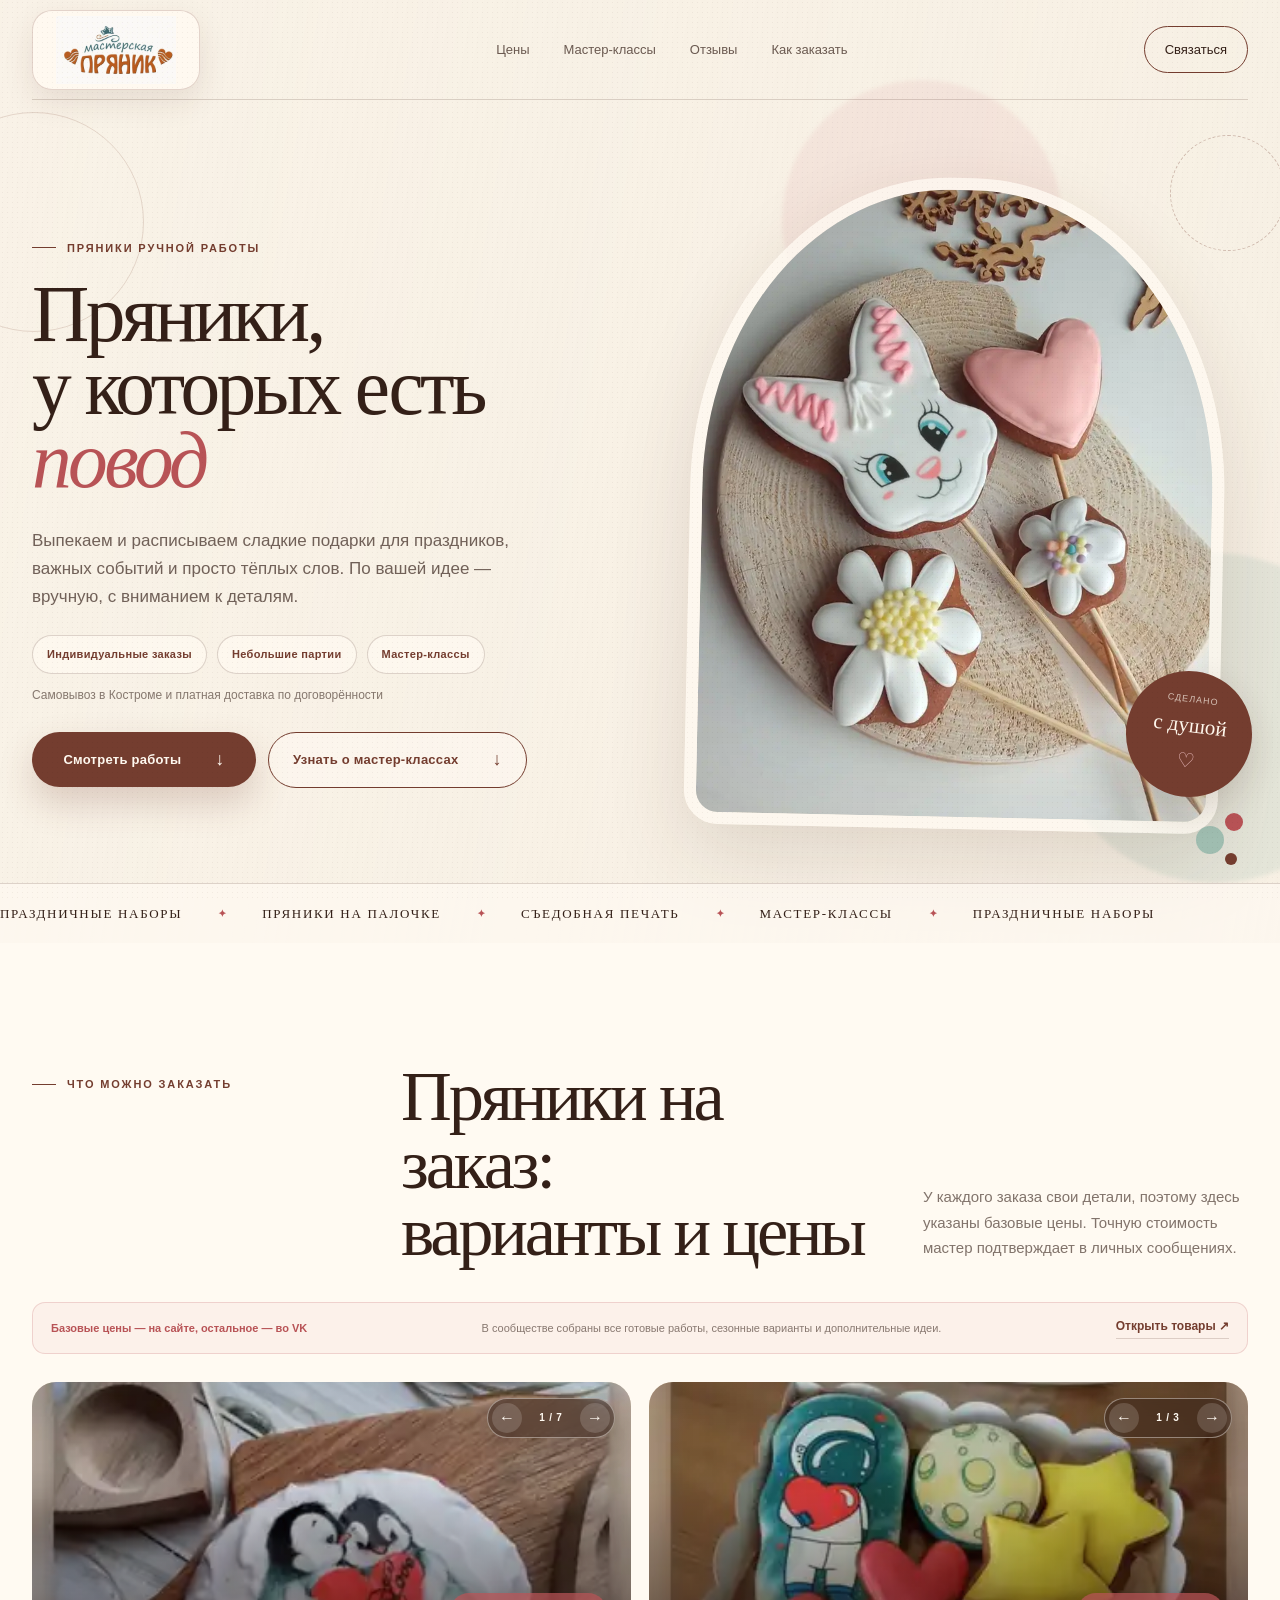
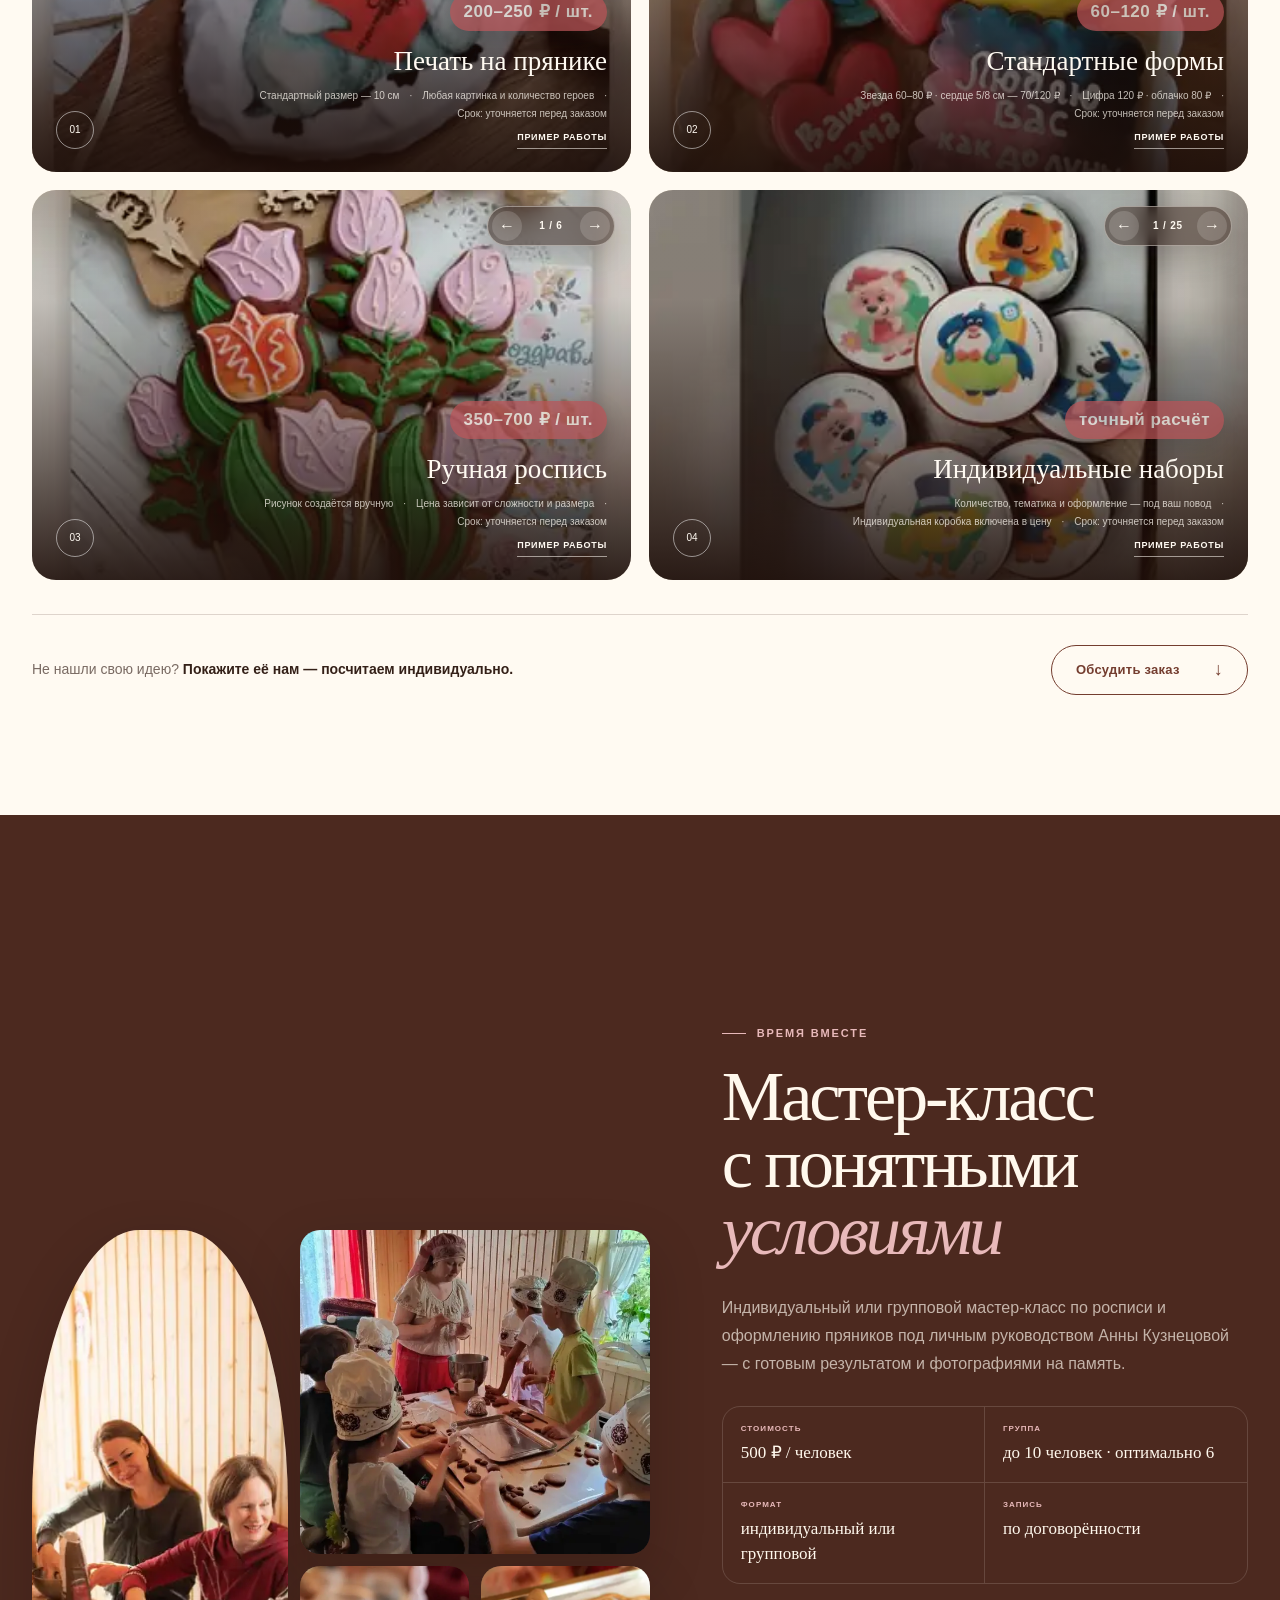
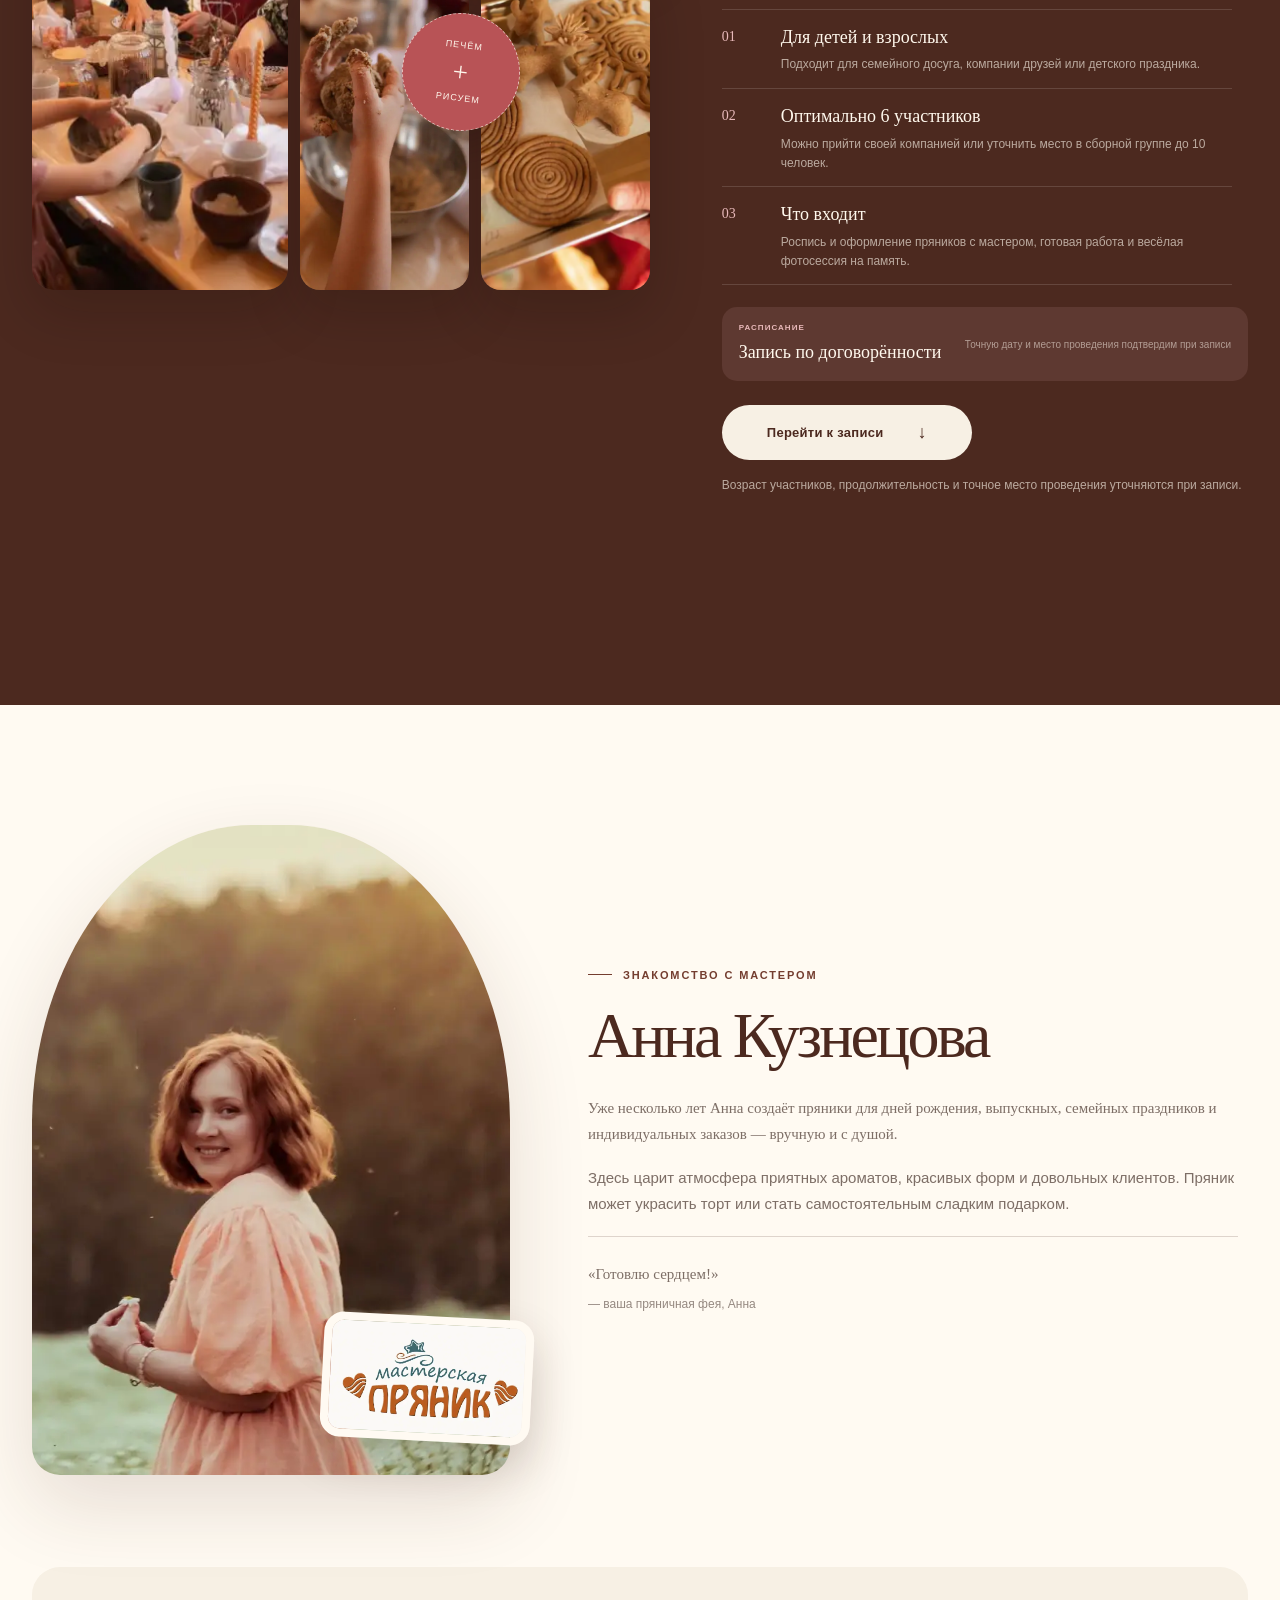
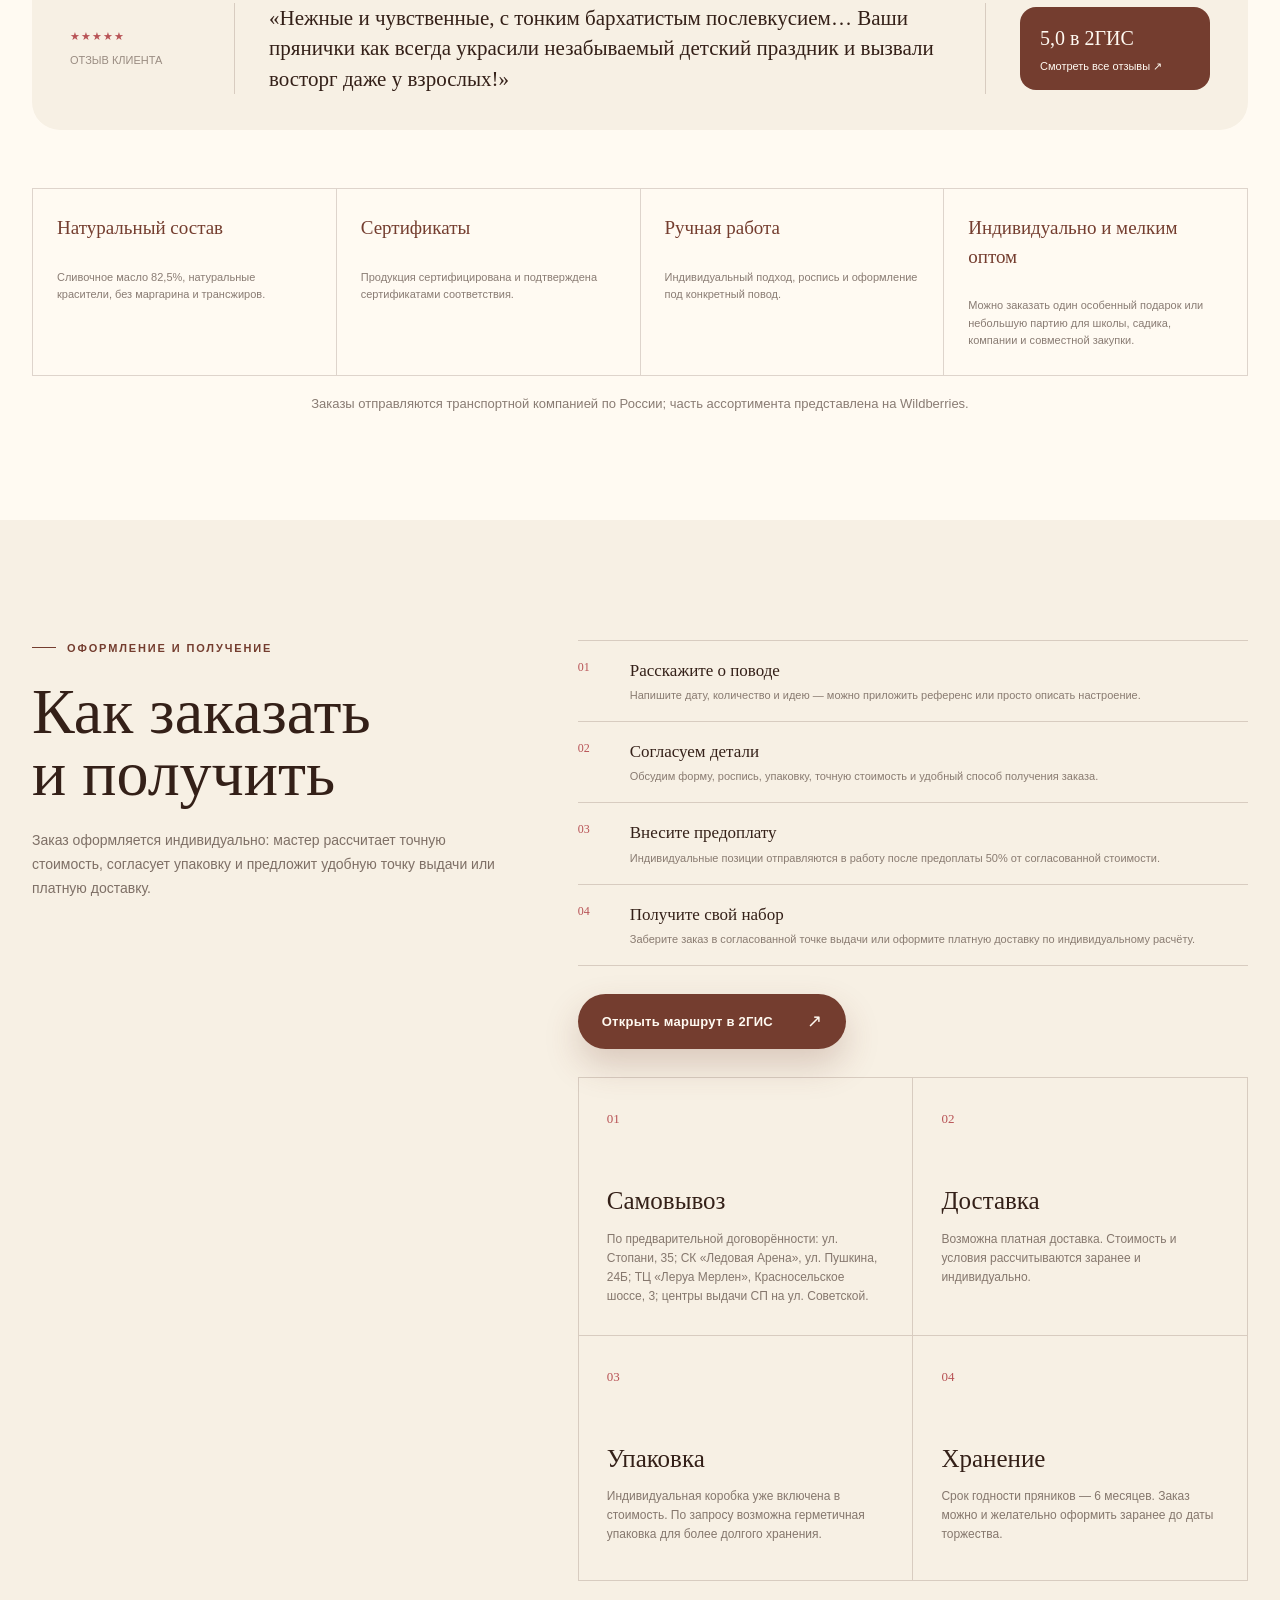
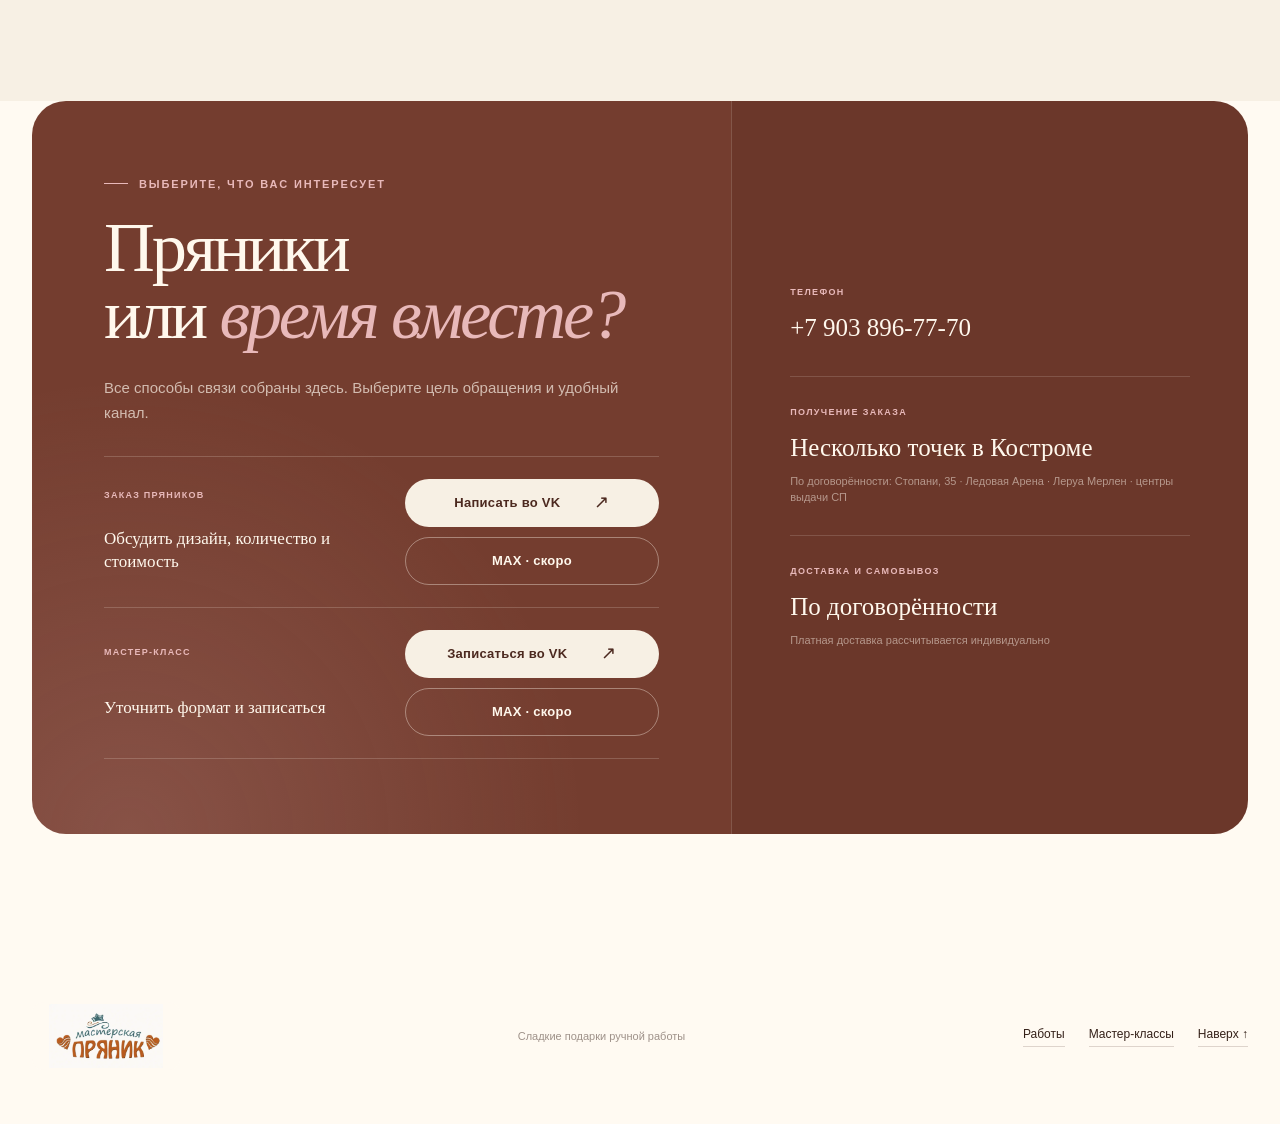
==== pryanik44-carousel/index.html @ 504c993e "Publish Pryanik carousel client preview" ====
<!DOCTYPE html><html lang="ru"><head><meta charSet="utf-8"/><meta name="viewport" content="width=device-width, initial-scale=1"/><title>Мастерская ПРЯНИК — пряники и мастер-классы в Костроме</title><meta name="description" content="Пряники ручной работы на заказ, подарочные наборы и мастер-классы в Костроме. Цены по категориям, запись и условия получения."/><meta name="robots" content="noindex, nofollow"/><meta property="og:title" content="Мастерская ПРЯНИК — пряники и мастер-классы в Костроме"/><meta property="og:description" content="Пряники ручной работы на заказ, подарочные наборы и мастер-классы в Костроме. Цены по категориям, запись и условия получения."/><meta property="og:type" content="website"/><meta property="og:locale" content="ru_RU"/><meta name="twitter:card" content="summary_large_image"/><meta name="twitter:title" content="Мастерская ПРЯНИК — пряники и мастер-классы в Костроме"/><meta name="twitter:description" content="Пряники ручной работы на заказ, подарочные наборы и мастер-классы в Костроме. Цены по категориям, запись и условия получения."/><style>/*! tailwindcss v4.2.1 | MIT License | https://tailwindcss.com */
@layer properties{@supports (((-webkit-hyphens:none)) and (not (margin-trim:inline))) or ((-moz-orient:inline) and (not (color:rgb(from red r g b)))){*,:before,:after,::backdrop{--tw-rotate-x:initial;--tw-rotate-y:initial;--tw-rotate-z:initial;--tw-skew-x:initial;--tw-skew-y:initial;--tw-border-style:solid;--tw-ordinal:initial;--tw-slashed-zero:initial;--tw-numeric-figure:initial;--tw-numeric-spacing:initial;--tw-numeric-fraction:initial;--tw-shadow:0 0 #0000;--tw-shadow-color:initial;--tw-shadow-alpha:100%;--tw-inset-shadow:0 0 #0000;--tw-inset-shadow-color:initial;--tw-inset-shadow-alpha:100%;--tw-ring-color:initial;--tw-ring-shadow:0 0 #0000;--tw-inset-ring-color:initial;--tw-inset-ring-shadow:0 0 #0000;--tw-ring-inset:initial;--tw-ring-offset-width:0px;--tw-ring-offset-color:#fff;--tw-ring-offset-shadow:0 0 #0000;--tw-outline-style:solid;--tw-blur:initial;--tw-brightness:initial;--tw-contrast:initial;--tw-grayscale:initial;--tw-hue-rotate:initial;--tw-invert:initial;--tw-opacity:initial;--tw-saturate:initial;--tw-sepia:initial;--tw-drop-shadow:initial;--tw-drop-shadow-color:initial;--tw-drop-shadow-alpha:100%;--tw-drop-shadow-size:initial;--tw-backdrop-blur:initial;--tw-backdrop-brightness:initial;--tw-backdrop-contrast:initial;--tw-backdrop-grayscale:initial;--tw-backdrop-hue-rotate:initial;--tw-backdrop-invert:initial;--tw-backdrop-opacity:initial;--tw-backdrop-saturate:initial;--tw-backdrop-sepia:initial;--tw-ease:initial}}}@layer theme{:root,:host{--font-sans:ui-sans-serif, system-ui, sans-serif, "Apple Color Emoji", "Segoe UI Emoji", "Segoe UI Symbol", "Noto Color Emoji";--font-mono:ui-monospace, SFMono-Regular, Menlo, Monaco, Consolas, "Liberation Mono", "Courier New", monospace;--spacing:.25rem;--ease-in:cubic-bezier(.4, 0, 1, 1);--ease-out:cubic-bezier(0, 0, .2, 1);--ease-in-out:cubic-bezier(.4, 0, .2, 1);--default-transition-duration:.15s;--default-transition-timing-function:cubic-bezier(.4, 0, .2, 1);--default-font-family:var(--font-sans);--default-mono-font-family:var(--font-mono)}}@layer base{*,:after,:before,::backdrop{box-sizing:border-box;border:0 solid;margin:0;padding:0}::file-selector-button{box-sizing:border-box;border:0 solid;margin:0;padding:0}html,:host{-webkit-text-size-adjust:100%;tab-size:4;line-height:1.5;font-family:var(--default-font-family,ui-sans-serif, system-ui, sans-serif, "Apple Color Emoji", "Segoe UI Emoji", "Segoe UI Symbol", "Noto Color Emoji");font-feature-settings:var(--default-font-feature-settings,normal);font-variation-settings:var(--default-font-variation-settings,normal);-webkit-tap-highlight-color:transparent}hr{height:0;color:inherit;border-top-width:1px}abbr:where([title]){-webkit-text-decoration:underline dotted;text-decoration:underline dotted}h1,h2,h3,h4,h5,h6{font-size:inherit;font-weight:inherit}a{color:inherit;-webkit-text-decoration:inherit;-webkit-text-decoration:inherit;-webkit-text-decoration:inherit;-webkit-text-decoration:inherit;text-decoration:inherit}b,strong{font-weight:bolder}code,kbd,samp,pre{font-family:var(--default-mono-font-family,ui-monospace, SFMono-Regular, Menlo, Monaco, Consolas, "Liberation Mono", "Courier New", monospace);font-feature-settings:var(--default-mono-font-feature-settings,normal);font-variation-settings:var(--default-mono-font-variation-settings,normal);font-size:1em}small{font-size:80%}sub,sup{vertical-align:baseline;font-size:75%;line-height:0;position:relative}sub{bottom:-.25em}sup{top:-.5em}table{text-indent:0;border-color:inherit;border-collapse:collapse}:-moz-focusring{outline:auto}progress{vertical-align:baseline}summary{display:list-item}ol,ul,menu{list-style:none}img,svg,video,canvas,audio,iframe,embed,object{vertical-align:middle;display:block}img,video{max-width:100%;height:auto}button,input,select,optgroup,textarea{font:inherit;font-feature-settings:inherit;font-variation-settings:inherit;letter-spacing:inherit;color:inherit;opacity:1;background-color:#0000;border-radius:0}::file-selector-button{font:inherit;font-feature-settings:inherit;font-variation-settings:inherit;letter-spacing:inherit;color:inherit;opacity:1;background-color:#0000;border-radius:0}:where(select:is([multiple],[size])) optgroup{font-weight:bolder}:where(select:is([multiple],[size])) optgroup option{padding-inline-start:20px}::file-selector-button{margin-inline-end:4px}::placeholder{opacity:1}@supports (not ((-webkit-appearance:-apple-pay-button))) or (contain-intrinsic-size:1px){::placeholder{color:currentColor}@supports (color:color-mix(in lab, red, red)){::placeholder{color:color-mix(in oklab, currentcolor 50%, transparent)}}}textarea{resize:vertical}::-webkit-search-decoration{-webkit-appearance:none}::-webkit-date-and-time-value{min-height:1lh;text-align:inherit}::-webkit-datetime-edit{display:inline-flex}::-webkit-datetime-edit-fields-wrapper{padding:0}::-webkit-datetime-edit{padding-block:0}::-webkit-datetime-edit-year-field{padding-block:0}::-webkit-datetime-edit-month-field{padding-block:0}::-webkit-datetime-edit-day-field{padding-block:0}::-webkit-datetime-edit-hour-field{padding-block:0}::-webkit-datetime-edit-minute-field{padding-block:0}::-webkit-datetime-edit-second-field{padding-block:0}::-webkit-datetime-edit-millisecond-field{padding-block:0}::-webkit-datetime-edit-meridiem-field{padding-block:0}::-webkit-calendar-picker-indicator{line-height:1}:-moz-ui-invalid{box-shadow:none}button,input:where([type=button],[type=reset],[type=submit]){appearance:button}::file-selector-button{appearance:button}::-webkit-inner-spin-button{height:auto}::-webkit-outer-spin-button{height:auto}[hidden]:where(:not([hidden=until-found])){display:none!important}}@layer components;@layer utilities{.\@container{container-type:inline-size}.collapse{visibility:collapse}.invisible{visibility:hidden}.visible{visibility:visible}.absolute{position:absolute}.fixed{position:fixed}.relative{position:relative}.static{position:static}.sticky{position:sticky}.start{inset-inline-start:var(--spacing)}.start\!{inset-inline-start:var(--spacing)!important}.end{inset-inline-end:var(--spacing)}.end\!{inset-inline-end:var(--spacing)!important}.isolate{isolation:isolate}.\!container{width:100%!important}@media (width>=40rem){.\!container{max-width:40rem!important}}@media (width>=48rem){.\!container{max-width:48rem!important}}@media (width>=64rem){.\!container{max-width:64rem!important}}@media (width>=80rem){.\!container{max-width:80rem!important}}@media (width>=96rem){.\!container{max-width:96rem!important}}.container{width:100%}@media (width>=40rem){.container{max-width:40rem}}@media (width>=48rem){.container{max-width:48rem}}@media (width>=64rem){.container{max-width:64rem}}@media (width>=80rem){.container{max-width:80rem}}@media (width>=96rem){.container{max-width:96rem}}.m-6{margin:calc(var(--spacing) * 6)}.m-7{margin:calc(var(--spacing) * 7)}.block{display:block}.contents{display:contents}.flex{display:flex}.flow-root{display:flow-root}.grid{display:grid}.hidden{display:none}.inline{display:inline}.inline\!{display:inline!important}.inline-block{display:inline-block}.table{display:table}.table-caption{display:table-caption}.table-cell{display:table-cell}.table-column{display:table-column}.table-column-group{display:table-column-group}.table-footer-group{display:table-footer-group}.table-header-group{display:table-header-group}.table-row{display:table-row}.table-row-group{display:table-row-group}.h-6{height:calc(var(--spacing) * 6)}.h-8{height:calc(var(--spacing) * 8)}.h-min{height:min-content}.w-3{width:calc(var(--spacing) * 3)}.flex-shrink,.shrink{flex-shrink:1}.flex-grow,.grow{flex-grow:1}.border-collapse{border-collapse:collapse}.transform{transform:var(--tw-rotate-x,) var(--tw-rotate-y,) var(--tw-rotate-z,) var(--tw-skew-x,) var(--tw-skew-y,)}.resize{resize:both}.flex-wrap{flex-wrap:wrap}.self-end{align-self:flex-end}.self-start{align-self:flex-start}.truncate{text-overflow:ellipsis;white-space:nowrap;overflow:hidden}.rounded{border-radius:.25rem}.border{border-style:var(--tw-border-style);border-width:1px}.mask-repeat{-webkit-mask-repeat:repeat;mask-repeat:repeat}.p-0{padding:calc(var(--spacing) * 0)}.text-justify{text-align:justify}.font-sans{font-family:var(--font-sans)}.break-all{word-break:break-all}.capitalize{text-transform:capitalize}.lowercase{text-transform:lowercase}.uppercase{text-transform:uppercase}.italic{font-style:italic}.ordinal{--tw-ordinal:ordinal;font-variant-numeric:var(--tw-ordinal,) var(--tw-slashed-zero,) var(--tw-numeric-figure,) var(--tw-numeric-spacing,) var(--tw-numeric-fraction,)}.line-through{text-decoration-line:line-through}.overline{text-decoration-line:overline}.underline{text-decoration-line:underline}.antialiased{-webkit-font-smoothing:antialiased;-moz-osx-font-smoothing:grayscale}.shadow{--tw-shadow:0 1px 3px 0 var(--tw-shadow-color,#0000001a), 0 1px 2px -1px var(--tw-shadow-color,#0000001a);box-shadow:var(--tw-inset-shadow), var(--tw-inset-ring-shadow), var(--tw-ring-offset-shadow), var(--tw-ring-shadow), var(--tw-shadow)}.ring{--tw-ring-shadow:var(--tw-ring-inset,) 0 0 0 calc(1px + var(--tw-ring-offset-width)) var(--tw-ring-color,currentcolor);box-shadow:var(--tw-inset-shadow), var(--tw-inset-ring-shadow), var(--tw-ring-offset-shadow), var(--tw-ring-shadow), var(--tw-shadow)}.outline{outline-style:var(--tw-outline-style);outline-width:1px}.blur{--tw-blur:blur(8px);filter:var(--tw-blur,) var(--tw-brightness,) var(--tw-contrast,) var(--tw-grayscale,) var(--tw-hue-rotate,) var(--tw-invert,) var(--tw-saturate,) var(--tw-sepia,) var(--tw-drop-shadow,)}.drop-shadow{--tw-drop-shadow-size:drop-shadow(0 1px 2px var(--tw-drop-shadow-color,#0000001a)) drop-shadow(0 1px 1px var(--tw-drop-shadow-color,#0000000f));--tw-drop-shadow:drop-shadow(0 1px 2px #0000001a) drop-shadow(0 1px 1px #0000000f);filter:var(--tw-blur,) var(--tw-brightness,) var(--tw-contrast,) var(--tw-grayscale,) var(--tw-hue-rotate,) var(--tw-invert,) var(--tw-saturate,) var(--tw-sepia,) var(--tw-drop-shadow,)}.grayscale{--tw-grayscale:grayscale(100%);filter:var(--tw-blur,) var(--tw-brightness,) var(--tw-contrast,) var(--tw-grayscale,) var(--tw-hue-rotate,) var(--tw-invert,) var(--tw-saturate,) var(--tw-sepia,) var(--tw-drop-shadow,)}.invert{--tw-invert:invert(100%);filter:var(--tw-blur,) var(--tw-brightness,) var(--tw-contrast,) var(--tw-grayscale,) var(--tw-hue-rotate,) var(--tw-invert,) var(--tw-saturate,) var(--tw-sepia,) var(--tw-drop-shadow,)}.sepia{--tw-sepia:sepia(100%);filter:var(--tw-blur,) var(--tw-brightness,) var(--tw-contrast,) var(--tw-grayscale,) var(--tw-hue-rotate,) var(--tw-invert,) var(--tw-saturate,) var(--tw-sepia,) var(--tw-drop-shadow,)}.filter{filter:var(--tw-blur,) var(--tw-brightness,) var(--tw-contrast,) var(--tw-grayscale,) var(--tw-hue-rotate,) var(--tw-invert,) var(--tw-saturate,) var(--tw-sepia,) var(--tw-drop-shadow,)}.backdrop-filter{-webkit-backdrop-filter:var(--tw-backdrop-blur,) var(--tw-backdrop-brightness,) var(--tw-backdrop-contrast,) var(--tw-backdrop-grayscale,) var(--tw-backdrop-hue-rotate,) var(--tw-backdrop-invert,) var(--tw-backdrop-opacity,) var(--tw-backdrop-saturate,) var(--tw-backdrop-sepia,);backdrop-filter:var(--tw-backdrop-blur,) var(--tw-backdrop-brightness,) var(--tw-backdrop-contrast,) var(--tw-backdrop-grayscale,) var(--tw-backdrop-hue-rotate,) var(--tw-backdrop-invert,) var(--tw-backdrop-opacity,) var(--tw-backdrop-saturate,) var(--tw-backdrop-sepia,)}.transition{transition-property:color,background-color,border-color,outline-color,text-decoration-color,fill,stroke,--tw-gradient-from,--tw-gradient-via,--tw-gradient-to,opacity,box-shadow,transform,translate,scale,rotate,filter,-webkit-backdrop-filter,backdrop-filter,display,content-visibility,overlay,pointer-events;transition-timing-function:var(--tw-ease,var(--default-transition-timing-function));transition-duration:var(--tw-duration,var(--default-transition-duration))}.ease-in{--tw-ease:var(--ease-in);transition-timing-function:var(--ease-in)}.ease-in-out{--tw-ease:var(--ease-in-out);transition-timing-function:var(--ease-in-out)}.ease-out{--tw-ease:var(--ease-out);transition-timing-function:var(--ease-out)}.\[chunkhash\:\<digest\>\]{chunkhash:<digest>}.\[contenthash\:\<digest\>\]{contenthash:<digest>}.\[fullhash\:\<digest\>\]{fullhash:<digest>}.\[hash\:\<digest\>\]{hash:<digest>}}:root{--cream:#f7f0e4;--cream-deep:#eadcc7;--paper:#fffaf2;--ink:#342018;--brown:#743d2f;--brown-dark:#4c291f;--berry:#b85356;--pink:#e8b9ba;--mint:#9fbdb0;--line:#48291e2e;--shadow:0 30px 80px #4d2b1f24}*{box-sizing:border-box}html{scroll-behavior:smooth}body{background:var(--paper);color:var(--ink);text-rendering:optimizelegibility;margin:0;font-family:Arial,Helvetica,sans-serif}body:before{z-index:20;pointer-events:none;content:"";opacity:.17;mix-blend-mode:multiply;background-image:radial-gradient(#3b1f1559 .55px,#0000 .55px);background-size:5px 5px;position:fixed;inset:0}a{color:inherit;text-decoration:none}img{width:100%;display:block}button,a{-webkit-tap-highlight-color:transparent}.shell{width:min(1240px,100% - 64px);margin-inline:auto}.section{padding-block:120px}.hero{background:linear-gradient(100deg, #fffaf233, #f7f0e4b8), var(--cream);min-height:920px;position:relative;overflow:hidden}.hero:before{content:"";border:1px solid #743d2f29;border-radius:50%;width:220px;height:220px;position:absolute;top:112px;left:-76px}.heroGlow{filter:blur(2px);opacity:.55;border-radius:999px;position:absolute}.heroGlowOne{background:#e8b9ba6b;width:280px;height:280px;top:80px;right:17%}.heroGlowTwo{background:#9fbdb061;width:330px;height:330px;bottom:60px;right:-100px}.siteHeader{z-index:5;border-bottom:1px solid var(--line);justify-content:space-between;align-items:center;min-height:100px;display:flex;position:relative}.brand{align-items:center;gap:12px;display:inline-flex}.brandLogo{object-fit:contain;width:148px;height:78px}.brandHeader{background:#fffaf2e0;border:1px solid #743d2f33;border-radius:20px;padding:5px 14px;box-shadow:0 12px 30px #4d2b1f1a}.brandHeader .brandLogo{width:138px;height:68px}.brandFooter .brandLogo{background:var(--paper);border-radius:12px;height:68px;padding:2px 6px}.brandMark{width:44px;height:44px;color:var(--brown);background:#ffffff59;border:1px solid #743d2f4d;border-radius:50% 50% 44% 44%;place-items:center;font-family:Georgia,Times New Roman,serif;font-size:23px;display:grid}.brand>span:last-child{flex-direction:column;display:flex}.brand strong{letter-spacing:.14em;font-family:Georgia,Times New Roman,serif;font-size:19px}.brand small{color:#34201894;letter-spacing:.08em;text-transform:uppercase;margin-top:2px;font-size:10px}.desktopNav{color:#342018b8;gap:34px;font-size:13px;display:flex}.desktopNav a{padding-block:12px;position:relative}.desktopNav a:after{content:"";background:var(--brown);height:1px;transition:transform .18s;position:absolute;bottom:5px;left:0;right:0;transform:scaleX(0)}.desktopNav a:hover:after{transform:scaleX(1)}.headerCta{border:1px solid var(--brown);border-radius:999px;padding:13px 20px;font-size:13px;transition:background .18s,color .18s}.headerCta:hover{background:var(--brown);color:var(--paper)}.heroGrid{z-index:2;grid-template-columns:.88fr 1.12fr;align-items:center;gap:56px;min-height:720px;padding-block:58px 90px;display:grid;position:relative}.heroCopy{padding-top:16px}.eyebrow{color:var(--brown);letter-spacing:.17em;text-transform:uppercase;align-items:center;gap:11px;margin:0 0 22px;font-size:11px;font-weight:700;display:flex}.eyebrow>span{background:currentColor;width:24px;height:1px;display:inline-block}.hero h1,.sectionHeading h2,.masterclass h2,.contact h2{letter-spacing:-.045em;margin:0;font-family:Georgia,Times New Roman,serif;font-weight:400}.hero h1{max-width:630px;font-size:clamp(62px,6.2vw,92px);line-height:.92}.hero h1 em,.masterclass h2 em,.contact h2 em{color:var(--berry);font-weight:400}.heroLead{color:#342018b0;max-width:570px;margin:30px 0 0;font-size:17px;line-height:1.65}.heroActions,.contactActions{align-items:center;gap:27px;margin-top:34px;display:flex}.button{letter-spacing:.02em;border-radius:999px;justify-content:center;align-items:center;gap:34px;min-height:55px;padding:0 24px;font-size:13px;font-weight:700;transition:transform .18s,background .18s,color .18s;display:inline-flex}.button:hover{transform:translateY(-2px)}.button span{font-size:18px;font-weight:400}.buttonPrimary{background:var(--brown);color:#fff9f0;min-width:224px;box-shadow:0 16px 35px #743d2f38}.buttonPrimary:hover{background:var(--brown-dark)}.textLink{border-bottom:1px solid #34201880;padding:12px 0;font-size:13px}.textLink span{margin-left:8px}.heroNotes{color:#342018a3;gap:28px;margin:39px 0 0;padding:0;font-size:12px;list-style:none;display:flex}.heroNotes li{align-items:center;gap:8px;display:flex}.noteIcon{color:var(--berry)}.heroVisual{justify-self:end;width:min(100%,610px);padding:20px 24px 24px 52px;position:relative}.heroVisual:before,.heroVisual:after{content:"";border-radius:50%;position:absolute}.heroVisual:before{border:1px dashed #743d2f4d;width:116px;height:116px;top:-23px;right:-38px}.heroVisual:after{background:var(--berry);width:18px;height:18px;box-shadow:-24px 18px 0 5px var(--mint), -3px 37px 0 -3px var(--brown);bottom:22px;right:5px}.heroPhotoFrame{aspect-ratio:.82;box-shadow:var(--shadow);border:12px solid #fffaf2bf;border-radius:48% 48% 34px 34px;position:relative;overflow:hidden;transform:rotate(1.2deg)}.heroPhotoFrame:after{content:"";position:absolute;inset:0;box-shadow:inset 0 0 80px #522c1f12}.heroPhoto{object-fit:cover;object-position:50% 48%;height:100%}.photoBadge{z-index:2;text-align:center;border-radius:50%;flex-direction:column;justify-content:center;align-items:center;display:flex;position:absolute;box-shadow:0 14px 35px #381e1429}.photoBadgeTop{width:108px;height:108px;color:var(--brown);background:#fffaf2;top:85px;left:0;transform:rotate(-8deg)}.photoBadgeTop>span:first-child{font-family:Georgia,Times New Roman,serif;font-size:28px}.photoBadgeTop .stars{color:var(--berry);letter-spacing:.08em;margin-top:2px;font-size:9px}.photoBadgeTop small{color:#3420188c;text-transform:uppercase;margin-top:4px;font-size:9px}.photoBadgeBottom{background:var(--brown);color:#fff8ed;width:126px;height:126px;bottom:56px;right:-4px;transform:rotate(7deg)}.photoBadgeBottom small{opacity:.7;letter-spacing:.12em;text-transform:uppercase;font-size:9px}.photoBadgeBottom strong{margin-top:3px;font-family:Georgia,Times New Roman,serif;font-size:21px;font-weight:400}.photoBadgeBottom i{color:var(--pink);margin-top:4px;font-family:Georgia,Times New Roman,serif;font-size:20px;font-style:normal}.heroTicker{z-index:3;border-top:1px solid var(--line);background:#fffaf2b3;position:absolute;bottom:0;left:0;right:0;overflow:hidden}.heroTicker>div{align-items:center;gap:36px;width:max-content;padding-block:20px;animation:28s linear infinite ticker;display:flex}.heroTicker span{letter-spacing:.13em;font-family:Georgia,Times New Roman,serif;font-size:13px}.heroTicker b{color:var(--berry);font-size:10px}@keyframes ticker{to{transform:translate(-42%)}}.sectionHeading{grid-template-columns:.85fr 1.25fr .85fr;align-items:end;gap:44px;margin-bottom:54px;display:grid}.sectionHeading .eyebrow{align-self:start;margin-top:13px}.sectionHeading h2{font-size:clamp(48px,5.5vw,76px);line-height:.96}.sectionHeading>p:last-child{color:#3420189e;margin:0 0 5px;font-size:15px;line-height:1.7}.workGrid{grid-template-rows:370px 310px;grid-template-columns:1.04fr .96fr;gap:18px;display:grid}.workCard{background:var(--cream-deep);border-radius:24px;position:relative;overflow:hidden}.workCardTall{grid-row:1/3}.workCardWide{grid-column:2}.workCardSmall{grid-column:auto}.workGrid .workCardSmall:nth-of-type(3),.workGrid .workCardSmall:nth-of-type(4){display:none}.workCard img{object-fit:cover;height:100%;transition:transform .7s cubic-bezier(.2,.7,0,1)}.workCardTall img{object-position:50% 48%}.workCardWide img{object-position:50% 47%}.workCard:hover img{transform:scale(1.035)}.workCard:after{content:"";background:linear-gradient(#27140e0a 42%,#27140ebf);position:absolute;inset:0}.workOverlay{z-index:1;color:#fffaf2;justify-content:space-between;align-items:flex-end;gap:24px;display:flex;position:absolute;bottom:23px;left:24px;right:24px}.workOverlay>span{border:1px solid #ffffff80;border-radius:50%;flex:none;place-items:center;width:38px;height:38px;font-size:10px;display:grid}.workOverlay>div{text-align:right;max-width:360px;margin-left:auto}.workOverlay h3{margin:0;font-family:Georgia,Times New Roman,serif;font-size:27px;font-weight:400}.workOverlay p{opacity:.72;margin:6px 0 0;font-size:11px;line-height:1.45}.worksCta{border-top:1px solid var(--line);justify-content:space-between;align-items:center;margin-top:34px;padding-top:30px;display:flex}.worksCta p{color:#342018a8;margin:0;font-size:14px}.worksCta strong{color:var(--ink)}.buttonOutline{border:1px solid var(--brown);min-height:50px;color:var(--brown)}.buttonOutline:hover{background:var(--brown);color:#fffaf2}.masterclass{background:var(--brown-dark);color:#fff8ed;overflow:hidden}.masterclassInner{grid-template-columns:1.08fr .92fr;align-items:center;gap:90px;min-height:690px;display:grid}.masterclassVisual{min-height:585px;position:relative}.masterclassImageMain,.masterclassImageDetail{position:absolute;overflow:hidden;box-shadow:0 30px 70px #1409053d}.masterclassImageMain{aspect-ratio:.86;border-radius:50% 50% 26px 26px;width:72%;top:0;left:0}.masterclassImageMain img,.masterclassImageDetail img{object-fit:cover;height:100%}.masterclassImageMain img{object-position:43% 50%}.masterclassImageDetail{aspect-ratio:1.08;border:7px solid var(--cream);border-radius:20px;width:48%;bottom:3%;right:0;transform:rotate(3deg)}.roundStamp{z-index:2;background:var(--berry);letter-spacing:.12em;border:1px dashed #fff8eda6;border-radius:50%;place-items:center;width:118px;height:118px;padding:25px 0;font-size:9px;display:grid;position:absolute;top:18%;right:3%;transform:rotate(7deg);box-shadow:0 15px 36px #1d0e093d}.roundStamp b{font-family:Georgia,Times New Roman,serif;font-size:27px;font-weight:400;position:absolute}.roundStamp span:first-child{align-self:start}.roundStamp span:last-child{align-self:end}.eyebrowLight{color:var(--pink)}.masterclass h2,.contact h2{font-size:clamp(52px,5.5vw,77px);line-height:.95}.masterclass h2 em{color:var(--pink)}.masterclassLead{color:#fff8edab;max-width:510px;margin:30px 0 0;font-size:16px;line-height:1.75}.masterclassList{max-width:510px;margin:36px 0 0;padding:0;list-style:none}.masterclassList li{border-top:1px solid #fff8ed24;grid-template-columns:43px 1fr;gap:16px;padding-block:19px;display:grid}.masterclassList li:last-child{border-bottom:1px solid #fff8ed24}.masterclassList>li>span{color:var(--pink);padding-top:2px;font-family:Georgia,Times New Roman,serif;font-size:14px}.masterclassList p{color:#fff8ed9e;margin:0;font-size:12px;line-height:1.55}.masterclassList strong{color:#fff8ed;margin-bottom:4px;font-family:Georgia,Times New Roman,serif;font-size:18px;font-weight:400;display:block}.buttonCream{background:var(--cream);min-width:250px;color:var(--brown-dark);margin-top:35px}.buttonCream:hover{background:#fffaf2}.orderHeading{justify-content:space-between;align-items:flex-end;display:flex}.orderHeading h2{font-size:clamp(50px,5.7vw,78px)}.orderSteps{border-top:1px solid var(--line);grid-template-columns:repeat(3,1fr);display:grid}.orderStep{border-right:1px solid var(--line);min-height:290px;padding:36px 34px 20px 0;position:relative}.orderStep:not(:first-child){padding-left:34px}.orderStep:last-child{border-right:0}.stepNumber{color:var(--berry);font-family:Georgia,Times New Roman,serif;font-size:14px}.stepLine{background:linear-gradient(90deg, var(--berry) 0 34px, var(--line) 34px);width:100%;height:1px;margin:64px 0 25px}.orderStep h3{margin:0;font-family:Georgia,Times New Roman,serif;font-size:26px;font-weight:400}.orderStep p{color:#34201894;max-width:330px;margin:12px 0 0;font-size:13px;line-height:1.65}.contact{padding-top:0}.contactCard{background:radial-gradient(circle at 8% 100%, #e8b9ba2b, transparent 34%), var(--brown);color:#fff8ed;border-radius:34px;grid-template-columns:1.15fr .85fr;min-height:560px;display:grid;overflow:hidden}.contactIntro{padding:75px 72px}.contact h2 em{color:var(--pink)}.contactIntro>p:not(.eyebrow){color:#fff8edad;max-width:600px;margin:27px 0 0;font-size:15px;line-height:1.7}.contactActions{margin-top:0}.contactVk{color:#fff8edd1;border-bottom:1px solid #fff8ed73;margin-top:35px;padding-bottom:5px;font-size:12px}.contactDetails{background:#351b1324;border-left:1px solid #fff8ed29;flex-direction:column;justify-content:center;padding:52px 58px;display:flex}.contactDetails>div{border-bottom:1px solid #fff8ed26;flex-direction:column;padding-block:29px;display:flex}.contactDetails>div:last-child{border-bottom:0}.contactDetails span{color:var(--pink);letter-spacing:.15em;text-transform:uppercase;margin-bottom:10px;font-size:9px;font-weight:700}.contactDetails a,.contactDetails p{margin:0;font-family:Georgia,Times New Roman,serif;font-size:25px}.contactDetails a:hover{color:var(--pink)}.contactDetails small{color:#fff8ed80;margin-top:6px;font-size:11px}.footer{background:var(--paper);padding:48px 0 54px}.footerInner{justify-content:space-between;align-items:center;display:flex}.footerInner>p{color:#3420187a;font-size:11px}.footerInner>div{gap:24px;font-size:12px;display:flex}.footerInner>div a{border-bottom:1px solid var(--line);padding-bottom:3px}.mobileOrderBar{display:none}@media (width>=1120px){.workGrid{grid-template-rows:370px 310px;grid-template-columns:1fr .64fr .64fr}.workCardTall{grid-row:1/3}.workCardWide{grid-column:2/4}.workGrid .workCardSmall:nth-of-type(3),.workGrid .workCardSmall:nth-of-type(4){display:block}}@media (width<=960px){.shell{width:min(100% - 44px,820px)}.desktopNav{display:none}.hero{min-height:auto}.heroGrid{grid-template-columns:1fr;gap:52px;padding-block:78px 130px}.heroCopy{max-width:690px}.heroVisual{justify-self:center;width:min(100%,650px)}.sectionHeading{grid-template-columns:1fr 1.7fr}.sectionHeading>p:last-child{grid-column:2}.masterclassInner{grid-template-columns:1fr;gap:60px}.masterclassVisual{width:min(100%,650px);margin-inline:auto}.masterclassCopy{max-width:650px}.contactCard{grid-template-columns:1fr}.contactDetails{border-top:1px solid #fff8ed29;border-left:0}}@media (width<=680px){body{padding-bottom:78px}.shell{width:calc(100% - 32px)}.section{padding-block:80px}.siteHeader{min-height:78px}.brandLogo{width:122px;height:64px}.brandHeader{border-radius:16px;padding:4px 9px}.brandHeader .brandLogo{width:112px;height:54px}.brandMark{width:39px;height:39px;font-size:20px}.brand strong{font-size:16px}.brand small{font-size:8px}.headerCta{padding:10px 14px;font-size:11px}.heroGrid{gap:42px;padding-block:57px 110px}.hero h1{font-size:clamp(49px,14vw,68px);line-height:.94}.heroLead{margin-top:23px;font-size:15px;line-height:1.62}.heroActions{flex-direction:column;align-items:stretch;gap:10px;margin-top:27px}.button{width:100%}.textLink{border-bottom:0;align-self:center}.heroNotes{flex-direction:column;gap:10px;margin-top:24px}.heroVisual{padding:12px 22px 18px 26px}.heroPhotoFrame{border-width:8px}.photoBadgeTop{width:83px;height:83px;top:55px}.photoBadgeTop>span:first-child{font-size:22px}.photoBadgeBottom{width:96px;height:96px;bottom:30px;right:0}.photoBadgeBottom strong{font-size:17px}.heroTicker>div{gap:26px;padding-block:17px}.heroTicker span{font-size:11px}.sectionHeading{margin-bottom:34px;display:block}.sectionHeading .eyebrow{margin:0 0 20px}.sectionHeading h2,.orderHeading h2{font-size:47px}.sectionHeading>p:last-child{margin-top:22px;font-size:14px}.workGrid{flex-direction:column;display:flex}.workGrid .workCardSmall:nth-of-type(3),.workGrid .workCardSmall:nth-of-type(4){display:block}.workCard,.workCardTall,.workCardWide,.workCardSmall{min-height:390px}.workCardWide,.workCardSmall{min-height:300px}.workOverlay{bottom:18px;left:18px;right:18px}.workOverlay h3{font-size:23px}.worksCta{flex-direction:column;align-items:stretch;gap:22px}.worksCta p{text-align:center}.masterclassInner{gap:46px}.masterclassVisual{min-height:470px}.masterclassImageMain{width:78%}.masterclassImageDetail{width:52%}.roundStamp{width:96px;height:96px;padding:21px 0;top:13%}.roundStamp b{font-size:22px}.masterclass h2,.contact h2{font-size:48px}.masterclassLead{font-size:14px}.buttonCream{min-width:0}.orderHeading,.orderSteps{display:block}.orderStep,.orderStep:not(:first-child){border-right:0;border-bottom:1px solid var(--line);min-height:0;padding:28px 0 34px}.stepLine{margin:28px 0 21px}.contact{padding-top:0}.contactCard{border-radius:0;width:100%}.contactIntro{padding:63px 24px}.contactActions{flex-direction:column;align-items:stretch;gap:8px}.contactChannelGroup{grid-template-columns:1fr}.contactChannelGroup .contactActions{grid-area:auto;margin-top:14px}.contactVk{align-self:center;margin-top:12px}.contactDetails{padding:27px 24px 48px}.contactDetails a,.contactDetails p{font-size:22px}.footer{padding-bottom:40px}.footerInner{flex-direction:column;align-items:flex-start;gap:25px}.footerInner>p{display:none}.mobileOrderBar{z-index:19;color:#fff8ed;-webkit-backdrop-filter:blur(15px);backdrop-filter:blur(15px);background:#4c291ff2;border:1px solid #ffffff2e;border-radius:20px;justify-content:space-between;align-items:center;gap:18px;min-height:64px;padding:9px 9px 9px 18px;display:flex;position:fixed;bottom:10px;left:12px;right:12px;box-shadow:0 15px 38px #29150e52}.mobileOrderBar>div{flex-direction:column;display:flex}.mobileOrderBar small{color:#fff8ed94;font-size:9px}.mobileOrderBar strong{margin-top:2px;font-family:Georgia,Times New Roman,serif;font-size:15px;font-weight:400}.mobileOrderBar>a{background:var(--cream);min-height:45px;color:var(--brown-dark);border-radius:14px;align-items:center;gap:12px;padding:0 17px;font-size:12px;font-weight:700;display:flex}.mobileOrderBar>a:only-child{text-align:center;flex-direction:column;justify-content:center;gap:2px;width:100%}}@media (prefers-reduced-motion:reduce){html{scroll-behavior:auto}.heroTicker>div{animation:none}.button,.workCard img{transition:none}}.mobileQuickNav{display:none}.heroFormats{flex-wrap:wrap;gap:10px;max-width:620px;margin:24px 0 0;display:flex}.heroFormats span{border:1px solid var(--line);color:var(--brown);letter-spacing:.03em;background:#fffaf2b8;border-radius:999px;padding:10px 14px;font-size:11px;font-weight:700}.heroDeliveryNote{color:#34201894;margin:12px 0 0;font-size:12px;line-height:1.5}.heroActions{gap:12px;margin-top:28px}.heroMaxActions{flex-wrap:wrap;gap:9px;margin-top:12px;display:flex}.heroMaxActions a{color:#342018ad;border:1px dashed #743d2f57;border-radius:10px;align-items:center;gap:8px;padding:8px 11px;font-size:11px;display:inline-flex}.heroMaxActions small{color:#34201875;font-size:9px}.buttonSecondary{border:1px solid var(--brown);min-height:56px;color:var(--brown);background:#fffaf28f}.buttonSecondary:hover{background:var(--brown);color:#fffaf2}.demoNotice{color:#3420188c;align-items:center;gap:9px;margin:20px 0 0;font-size:10px;line-height:1.45;display:flex}.demoNotice>span{min-height:21px;color:var(--berry);letter-spacing:.13em;border:1px solid #b8535652;border-radius:99px;place-items:center;padding:0 7px;font-size:8px;font-weight:700;display:inline-grid}.photoBadgeTop{color:var(--brown);transition:transform .18s}.photoBadgeTop:hover{transform:rotate(-8deg)scale(1.04)}.photoBadgeTop small{max-width:72px;line-height:1.2}.reviewLinkCard{z-index:4;width:190px;min-height:112px;color:var(--brown);background:#fffaf2;border:1px solid #743d2f2b;border-radius:18px;flex-direction:column;justify-content:center;padding:18px 20px;transition:transform .18s,box-shadow .18s;display:flex;position:absolute;top:76px;left:-24px;transform:rotate(-3deg);box-shadow:0 14px 35px #381e1429}.reviewLinkCard:hover,.reviewLinkCard:focus-visible{transform:rotate(-3deg)translateY(-3px);box-shadow:0 18px 42px #381e143b}.reviewLinkCard>span{align-items:center;gap:8px;display:flex}.reviewLinkCard>span strong{font-family:Georgia,Times New Roman,serif;font-size:23px;font-weight:400}.reviewLinkCard i{color:var(--berry);letter-spacing:.04em;font-size:8px;font-style:normal}.reviewLinkCard b{margin-top:7px;font-size:12px}.reviewLinkCard small{color:#3420188c;margin-top:4px;font-size:9px}.prototypeBanner{color:#34201894;background:#e8b9ba21;border:1px solid #b8535633;border-radius:13px;justify-content:space-between;align-items:center;gap:24px;margin:-18px 0 28px;padding:14px 18px;font-size:11px;display:flex}.prototypeBanner strong{color:var(--berry)}.prototypeBanner a{border-bottom:1px solid var(--line);color:var(--brown);flex:none;padding-bottom:3px;font-size:12px;font-weight:700}.workGrid{grid-template-rows:repeat(2,390px);grid-template-columns:repeat(2,minmax(0,1fr))}.workCardTall,.workCardWide,.workCardSmall,.workGrid .workCardSmall:nth-of-type(3),.workGrid .workCardSmall:nth-of-type(4){grid-area:auto;display:block}.workCard{display:block}.workCard:focus-visible{outline:3px solid var(--berry);outline-offset:4px}.workCard:after{z-index:1;pointer-events:none;background:linear-gradient(#27140e14 28%,#1e0f0ae6)}.workOverlay{align-items:flex-end}.workOverlay>div{max-width:390px}.workOverlay .workPrice{background:var(--berry);color:#fffaf2;letter-spacing:.03em;border-radius:999px;align-items:center;min-height:38px;margin:0 0 10px;padding:0 14px;font-family:Arial,Helvetica,sans-serif;font-size:17px;font-weight:700;display:inline-flex;box-shadow:0 9px 24px #1e0f0a47}.workOverlay ul{opacity:.74;flex-wrap:wrap;justify-content:flex-end;gap:4px 10px;margin:8px 0 0;padding:0;font-size:10px;line-height:1.35;list-style:none;display:flex}.workOverlay li:not(:last-child):after{content:"·";margin-left:10px}.workOverlay small{letter-spacing:.08em;text-transform:uppercase;border-bottom:1px solid #fffaf28c;margin-top:11px;padding-bottom:3px;font-size:9px;font-weight:700;display:inline-block}.productCarousel{z-index:auto;touch-action:pan-y;-webkit-user-select:none;user-select:none;outline:0;position:absolute;inset:0;overflow:hidden}.productCarousel:focus-visible{box-shadow:inset 0 0 0 3px #fffaf2e6}.productCarouselSlides,.productSlide{width:100%;height:100%;position:absolute;inset:0}.productCarouselSlides{z-index:0}.productSlide{visibility:hidden;object-fit:cover;object-position:50% 50%;opacity:0;filter:saturate(.94)contrast(1.035)brightness(.97)sepia(.035);transition:opacity .36s,transform .7s cubic-bezier(.2,.7,0,1),filter .24s;transform:scale(1.012)}.productSlideActive{visibility:visible;opacity:1}.workCard:hover .productSlideActive{filter:saturate(.98)contrast(1.04)brightness(.99)sepia(.02);transform:scale(1.045)}.productCarouselControls{z-index:3;color:#fffaf2;-webkit-backdrop-filter:blur(10px);backdrop-filter:blur(10px);background:#34201880;border:1px solid #fffaf26b;border-radius:999px;align-items:center;gap:5px;min-height:38px;padding:4px;display:flex;position:absolute;top:16px;right:16px;box-shadow:0 10px 28px #20100b2e}.productCarouselControls button{width:30px;height:30px;color:inherit;cursor:pointer;font:inherit;background:#fffaf229;border:0;border-radius:50%;place-items:center;padding:0;transition:background .16s,transform .16s;display:grid}.productCarouselControls button:hover,.productCarouselControls button:focus-visible{background:#fffaf24d;outline:0;transform:scale(1.06)}.productCarouselControls span{letter-spacing:.08em;text-align:center;min-width:48px;font-size:10px;font-weight:700}.workOverlay{z-index:2;pointer-events:none}.masterclassInner{gap:72px;min-height:920px;padding-block:90px}.masterclassVisual{min-height:690px}.masterclassGallery{grid-template-rows:repeat(2,minmax(0,1fr));grid-template-columns:1.15fr .76fr .76fr;gap:12px;min-height:660px;display:grid}.galleryPhoto{background:#fff8ed14;border-radius:20px;margin:0;position:relative;overflow:hidden;box-shadow:0 22px 55px #14090533}.galleryPhoto img{object-fit:cover;height:100%;transition:transform .65s cubic-bezier(.2,.7,0,1)}.galleryPhoto:hover img{transform:scale(1.025)}.galleryPhotoMain{border-radius:42% 42% 22px 22px;grid-row:1/3}.galleryPhotoMain img{object-position:46% 50%}.galleryPhotoKids{grid-column:2/4}.galleryPhotoKids img{object-position:50% 46%}.galleryPhotoProcess img{object-position:50% 60%}.galleryPhotoResult img{object-position:50% 50%}.masterclassGallery .roundStamp{top:auto;bottom:24%;right:21%}.photoPlaceholder{color:#fff8ed70;letter-spacing:.07em;text-transform:uppercase;margin:0;font-size:10px;position:absolute;bottom:-42px;left:0}.masterclassFacts{border:1px solid #fff8ed26;border-radius:18px;grid-template-columns:repeat(2,1fr);max-width:540px;margin-top:28px;display:grid}.masterclassFacts>div{padding:16px 18px}.masterclassFacts>div:nth-child(odd){border-right:1px solid #fff8ed26}.masterclassFacts>div:nth-child(-n+2){border-bottom:1px solid #fff8ed26}.masterclassFacts small,.datesBlock small{color:var(--pink);letter-spacing:.13em;text-transform:uppercase;margin-bottom:5px;font-size:8px;font-weight:700;display:block}.masterclassFacts strong{font-family:Georgia,Times New Roman,serif;font-size:17px;font-weight:400}.masterclassList{margin-top:25px}.masterclassList li{padding-block:14px}.datesBlock{background:#e8b9ba1c;border-radius:15px;justify-content:space-between;align-items:center;gap:18px;max-width:540px;margin-top:22px;padding:15px 17px;display:flex}.datesBlock strong{font-family:Georgia,Times New Roman,serif;font-size:18px;font-weight:400}.datesBlock>span{color:#fff8ed85;font-size:10px}.masterclassCopy>.buttonCream{margin-top:24px}.masterclassNote{color:#fff8ed9e;max-width:520px;margin:16px 0 0;font-size:12px;line-height:1.55}.demoNoticeDark{color:#fff8ed6e}.trust{padding-bottom:105px}.masterStory{grid-template-columns:minmax(360px,.84fr) 1.16fr;align-items:center;gap:78px;display:grid}.masterPortrait{min-height:650px;position:relative}.masterPortrait>img:first-child{width:100%;height:650px;box-shadow:var(--shadow);object-fit:cover;object-position:50% 34%;border-radius:46% 46% 28px 28px}.masterPortrait .masterLogo{border:8px solid var(--paper);border-radius:20px;width:210px;position:absolute;bottom:34px;right:-22px;transform:rotate(3deg);box-shadow:0 20px 45px #381e1433}.masterStoryCopy h2{color:var(--brown-dark);letter-spacing:-.045em;margin:0 0 28px;font-family:Georgia,Times New Roman,serif;font-size:clamp(52px,5vw,76px);font-weight:400;line-height:.96}.masterStoryCopy>p:not(.eyebrow){color:#342018a3;max-width:650px;margin:0 0 18px;font-size:15px;line-height:1.75}.masterStoryCopy .masterStoryLead{color:var(--ink);font-family:Georgia,Times New Roman,serif;font-size:22px;line-height:1.5}.masterStoryCopy .masterSignature{border-top:1px solid var(--line);color:var(--brown);margin-top:30px;padding-top:24px;font-family:Georgia,Times New Roman,serif;font-size:24px}.masterSignature span{color:#34201885;margin-top:7px;font-family:Arial,Helvetica,sans-serif;font-size:12px;display:block}.featuredReview{background:var(--cream);border-radius:28px;grid-template-columns:130px 1fr 190px;align-items:center;gap:34px;margin-top:92px;padding:36px 38px;display:grid}.featuredReview>div{flex-direction:column;gap:8px;display:flex}.featuredReview>div small{color:#3420187a;text-transform:uppercase;font-size:11px}.featuredReview blockquote{border-right:1px solid var(--line);border-left:1px solid var(--line);margin:0;padding-inline:34px;font-family:Georgia,Times New Roman,serif;font-size:21px;line-height:1.45}.featuredReview>a{background:var(--brown);color:#fffaf2;border-radius:16px;flex-direction:column;justify-content:center;min-height:82px;padding:16px 20px;transition:transform .18s,background .18s;display:flex}.featuredReview>a:hover,.featuredReview>a:focus-visible{background:var(--brown-dark);transform:translateY(-2px)}.featuredReview>a strong{font-family:Georgia,Times New Roman,serif;font-size:20px;font-weight:400}.featuredReview>a span{margin-top:5px;font-size:11px}.reviewGrid{grid-template-columns:repeat(3,1fr);gap:18px;display:grid}.reviewCard{border:1px solid var(--line);background:#f7f0e47a;border-radius:24px;flex-direction:column;justify-content:space-between;min-height:280px;margin:0;padding:30px;display:flex}.reviewStars{color:var(--berry);letter-spacing:.1em;font-size:11px}.reviewCard>p{margin:27px 0 34px;font-family:Georgia,Times New Roman,serif;font-size:22px;line-height:1.38}.reviewCard footer{border-top:1px solid var(--line);justify-content:space-between;align-items:end;gap:16px;padding-top:18px;display:flex}.reviewCard footer strong{font-size:12px}.reviewCard footer span{color:#3420187a;text-align:right;font-size:9px}.reviewFooter{color:#3420187a;justify-content:space-between;align-items:center;gap:24px;margin-top:21px;font-size:10px;display:flex}.reviewFooter p{margin:0}.reviewFooter strong{color:var(--berry)}.reviewFooter a{border-bottom:1px solid var(--line);color:var(--brown);padding-bottom:3px;font-size:11px;font-weight:700}.qualityStrip{border-top:1px solid var(--line);border-left:1px solid var(--line);grid-template-columns:repeat(4,1fr);margin-top:58px;display:grid}.qualityStrip>div{border-right:1px solid var(--line);border-bottom:1px solid var(--line);min-height:175px;padding:25px 24px}.qualityStrip strong{color:var(--brown);font-family:Georgia,Times New Roman,serif;font-size:19px;font-weight:400}.qualityStrip p{color:#34201894;margin:26px 0 0;font-size:11px;line-height:1.6}.qualityDemo{margin-top:16px}.shippingNote{color:#34201894;text-align:center;margin:18px 0 0;font-size:13px;line-height:1.6}.aboutGrid{grid-template-columns:.88fr 1.12fr;align-items:stretch;gap:70px;margin-top:105px;display:grid}.aboutPhoto{background:var(--cream-deep);border-radius:40% 40% 24px 24px;min-height:610px;position:relative;overflow:hidden}.aboutPhoto img{object-fit:cover;height:100%}.aboutPhoto:after{content:"";background:linear-gradient(#0000 60%,#28140eb8);position:absolute;inset:0}.aboutPhoto span{z-index:1;color:#fffaf2d1;letter-spacing:.06em;text-transform:uppercase;font-size:10px;position:absolute;bottom:23px;left:25px;right:25px}.aboutCopy{padding-block:25px}.aboutCopy h3{margin:25px 0 36px;font-family:Georgia,Times New Roman,serif;font-size:clamp(42px,4.4vw,64px);font-weight:400;line-height:1}.infoList{border-top:1px solid var(--line);grid-template-columns:repeat(2,1fr);gap:0 30px;display:grid}.infoList>div{border-bottom:1px solid var(--line);padding:22px 0}.infoList strong{color:var(--brown);font-family:Georgia,Times New Roman,serif;font-size:18px;font-weight:400}.infoList p{color:#34201894;margin:9px 0 0;font-size:12px;line-height:1.6}.delivery{background:var(--cream)}.deliveryInner{grid-template-columns:.82fr 1.18fr;gap:80px;display:grid}.deliveryIntro h2{margin:25px 0 24px;font-family:Georgia,Times New Roman,serif;font-size:clamp(50px,5vw,72px);font-weight:400;line-height:.97}.deliveryIntro>p:not(.eyebrow){color:#3420189e;max-width:470px;margin:0;font-size:14px;line-height:1.7}.deliveryIntro .button{margin-top:32px}.deliveryGrid{border-top:1px solid var(--line);border-left:1px solid var(--line);grid-template-columns:repeat(2,1fr);display:grid}.deliveryContent{flex-direction:column;gap:28px;display:flex}.deliveryRoute{align-self:flex-start}.compactOrderSteps{border-top:1px solid var(--line);display:grid}.compactOrderSteps>div{border-bottom:1px solid var(--line);grid-template-columns:34px 1fr;align-items:start;gap:18px;padding:17px 0;display:grid}.compactOrderSteps>div>span{color:var(--berry);font-family:Georgia,Times New Roman,serif;font-size:12px}.compactOrderSteps p{color:#3420188f;margin:0;font-size:11px;line-height:1.55}.compactOrderSteps strong{color:var(--ink);margin-bottom:3px;font-family:Georgia,Times New Roman,serif;font-size:17px;font-weight:400;display:block}.deliveryGrid article{border-right:1px solid var(--line);border-bottom:1px solid var(--line);min-height:245px;padding:28px}.deliveryGrid article>span{color:var(--berry);font-family:Georgia,Times New Roman,serif;font-size:13px}.deliveryGrid h3{margin:52px 0 10px;font-family:Georgia,Times New Roman,serif;font-size:25px;font-weight:400}.deliveryGrid p{color:#34201894;margin:0;font-size:12px;line-height:1.6}.deliveryDemo{grid-column:1/-1;margin-top:-55px}.contactActions{flex-wrap:wrap;gap:10px;margin-top:31px;display:flex}.contactActions .button{flex:210px;margin-top:0}.contactChannelGroups{border-bottom:1px solid #fff8ed2e;margin-top:30px}.contactChannelGroup{border-top:1px solid #fff8ed2e;grid-template-columns:minmax(0,1fr) minmax(250px,.9fr);align-items:center;gap:5px 18px;padding:22px 0;display:grid}.contactChannelGroup>span{color:var(--pink);letter-spacing:.14em;text-transform:uppercase;font-size:9px;font-weight:700}.contactChannelGroup>strong{font-family:Georgia,Times New Roman,serif;font-size:17px;font-weight:400;line-height:1.35}.contactChannelGroup .contactActions{grid-area:1/2/3;margin-top:0}.contactChannelGroup .button{min-width:0;min-height:48px;margin-top:0;padding-inline:16px}.maxPlaceholder{color:#fff8ed;background:#fff8ed17;border:1px solid #fff8ed38;border-radius:16px;align-items:center;gap:16px;margin-top:20px;padding:18px 22px;scroll-margin-top:20px;display:none}.maxPlaceholder:target{display:flex}.maxPlaceholder strong{color:var(--pink);letter-spacing:.12em}.maxPlaceholder span{flex:1;font-size:13px;line-height:1.5}.maxPlaceholder a{border-bottom:1px solid #fff8ed80;padding-bottom:3px;font-size:11px}.buttonGhostLight{color:#fff8ed;border:1px solid #fff8ed61}.buttonGhostLight:hover{background:#fff8ed1a;border-color:#fff8ed}@media (width<=1100px){.masterclassInner{gap:46px}.masterclassFacts strong{font-size:15px}.reviewCard>p{font-size:19px}.deliveryInner{gap:45px}}@media (width<=960px){.heroActions{flex-wrap:wrap}.masterclassInner{padding-block:85px}.masterclassVisual{min-height:610px}.reviewGrid{grid-template-columns:1fr}.qualityStrip{grid-template-columns:repeat(2,1fr)}.masterStory{grid-template-columns:1fr;gap:52px}.masterPortrait{width:min(100%,620px);margin-inline:auto}.featuredReview{grid-template-columns:120px 1fr}.featuredReview>a{grid-column:1/-1}.reviewCard{min-height:0}.aboutGrid,.deliveryInner{grid-template-columns:1fr}.aboutPhoto{min-height:560px}.deliveryDemo{margin-top:-20px}}@media (width<=680px){body{padding-bottom:92px}.siteHeader{border-bottom:0;width:100vw;min-height:0;margin-left:calc(50% - 50vw);padding:0}.brandHeader{border-left:0;border-right:0;border-radius:0;justify-content:center;width:100%;padding:8px 12px}.brandHeader .brandLogo{width:100%;height:auto;display:block}.headerCta{display:none}.mobileQuickNav{z-index:8;border:1px solid var(--line);background:#fffaf2a8;border-radius:99px;justify-content:space-between;gap:4px;padding:6px;display:flex;position:relative}.mobileQuickNav a{z-index:1;min-height:36px;color:var(--brown);pointer-events:auto;touch-action:manipulation;border-radius:99px;place-items:center;padding:0 10px;font-size:11px;font-weight:700;display:grid;position:relative}.mobileQuickNav a:nth-child(2){background:0 0}.mobileQuickNav a:hover,.mobileQuickNav a:focus-visible,.mobileQuickNav a:active{background:var(--cream-deep)}.heroGrid{padding-top:43px}.reviewLinkCard{width:165px;min-height:98px;padding:14px 16px;top:50px;left:4px}.heroFormats{gap:7px}.heroFormats span{padding:9px 11px;font-size:10px}.heroDeliveryNote{margin-top:10px;font-size:13px}.heroActions{grid-template-columns:1fr;display:grid}.heroMaxActions{grid-template-columns:1fr 1fr;display:grid}.heroMaxActions a{justify-content:center}.maxPlaceholder:target{flex-direction:column;align-items:flex-start}.demoNotice{align-items:flex-start}.prototypeBanner{flex-direction:column;align-items:flex-start;gap:4px;margin-top:-8px;padding:17px;font-size:13px;line-height:1.45}.prototypeBanner a{margin-top:8px;font-size:13px}.workOverlay{align-items:flex-start}.workOverlay>div{max-width:270px}.workOverlay ul{justify-content:end;gap:2px;font-size:12px;line-height:1.45;display:grid}.workOverlay .workPrice{min-height:40px;font-size:18px}.workOverlay small{font-size:11px}.workOverlay li:after{display:none}.masterclassInner{padding-block:75px}.masterclassVisual{min-height:500px}.masterclassGallery{grid-template-rows:255px 180px 155px;grid-template-columns:repeat(2,minmax(0,1fr));gap:8px;min-height:610px}.galleryPhotoMain{border-radius:26px;grid-area:1/1/auto/-1}.galleryPhotoKids{grid-area:2/1/auto/-1}.galleryPhotoProcess{grid-area:3/1}.galleryPhotoResult{grid-area:3/2}.masterclassGallery .roundStamp{top:224px;bottom:auto;right:10px}.photoPlaceholder{bottom:-18px}.masterclassFacts{grid-template-columns:1fr}.masterclassFacts>div,.masterclassFacts>div:nth-child(odd),.masterclassFacts>div:nth-child(-n+2){border-bottom:1px solid #fff8ed26;border-right:0}.masterclassFacts>div:last-child{border-bottom:0}.masterclassFacts small,.datesBlock small{font-size:10px}.masterclassFacts strong{font-size:17px}.masterclassList p,.masterclassNote,.datesBlock>span{font-size:13px}.datesBlock{flex-direction:column;align-items:flex-start;gap:7px}.reviewCard{padding:25px}.reviewCard>p{font-size:20px}.reviewFooter{flex-direction:column;align-items:flex-start}.masterPortrait{min-height:500px}.masterPortrait>img:first-child{height:500px}.masterPortrait .masterLogo{border-width:6px;width:165px;bottom:22px;right:-4px}.masterStoryCopy h2{font-size:48px}.masterStoryCopy>p:not(.eyebrow){font-size:15px;line-height:1.68}.masterStoryCopy .masterStoryLead{font-size:20px}.featuredReview{flex-direction:column;align-items:stretch;gap:22px;margin-top:66px;padding:27px 23px;display:flex}.featuredReview blockquote{border-top:1px solid var(--line);border-right:0;border-bottom:1px solid var(--line);border-left:0;padding:22px 0;font-size:20px}.featuredReview>div small,.featuredReview>a span{font-size:12px}.qualityStrip{grid-template-columns:1fr}.qualityStrip>div{min-height:0}.qualityStrip p{margin-top:11px;font-size:14px}.qualityStrip strong{font-size:21px}.shippingNote{text-align:left;font-size:14px}.aboutGrid{gap:40px;margin-top:75px}.aboutPhoto{min-height:430px}.aboutCopy h3{font-size:43px}.infoList{grid-template-columns:1fr}.deliveryInner{gap:52px}.deliveryIntro h2{font-size:46px}.deliveryGrid{grid-template-columns:1fr}.deliveryRoute{width:100%}.deliveryGrid article{min-height:0}.deliveryGrid h3{margin-top:30px}.compactOrderSteps p,.deliveryGrid p,.deliveryIntro>p:not(.eyebrow){font-size:14px}.contactActions{margin-top:29px}.mobileOrderBar{border-radius:18px;gap:6px;min-height:70px;padding:6px}.mobileOrderBar>a{background:var(--cream);min-width:0;min-height:56px;color:var(--brown-dark);border-radius:13px;flex-direction:column;flex:1;justify-content:center;align-items:flex-start;gap:2px;padding:7px 11px;display:flex}.mobileOrderBar>a:last-child{background:var(--berry);color:#fff8ed}.mobileOrderBar small{color:inherit;opacity:.58;font-size:10px}.mobileOrderBar strong{font-family:Georgia,Times New Roman,serif;font-size:13px;font-weight:400;line-height:1.05}}@media (width<=420px){.heroMaxActions{grid-template-columns:1fr}}@property --tw-rotate-x{syntax:"*";inherits:false}@property --tw-rotate-y{syntax:"*";inherits:false}@property --tw-rotate-z{syntax:"*";inherits:false}@property --tw-skew-x{syntax:"*";inherits:false}@property --tw-skew-y{syntax:"*";inherits:false}@property --tw-border-style{syntax:"*";inherits:false;initial-value:solid}@property --tw-ordinal{syntax:"*";inherits:false}@property --tw-slashed-zero{syntax:"*";inherits:false}@property --tw-numeric-figure{syntax:"*";inherits:false}@property --tw-numeric-spacing{syntax:"*";inherits:false}@property --tw-numeric-fraction{syntax:"*";inherits:false}@property --tw-shadow{syntax:"*";inherits:false;initial-value:0 0 #0000}@property --tw-shadow-color{syntax:"*";inherits:false}@property --tw-shadow-alpha{syntax:"<percentage>";inherits:false;initial-value:100%}@property --tw-inset-shadow{syntax:"*";inherits:false;initial-value:0 0 #0000}@property --tw-inset-shadow-color{syntax:"*";inherits:false}@property --tw-inset-shadow-alpha{syntax:"<percentage>";inherits:false;initial-value:100%}@property --tw-ring-color{syntax:"*";inherits:false}@property --tw-ring-shadow{syntax:"*";inherits:false;initial-value:0 0 #0000}@property --tw-inset-ring-color{syntax:"*";inherits:false}@property --tw-inset-ring-shadow{syntax:"*";inherits:false;initial-value:0 0 #0000}@property --tw-ring-inset{syntax:"*";inherits:false}@property --tw-ring-offset-width{syntax:"<length>";inherits:false;initial-value:0}@property --tw-ring-offset-color{syntax:"*";inherits:false;initial-value:#fff}@property --tw-ring-offset-shadow{syntax:"*";inherits:false;initial-value:0 0 #0000}@property --tw-outline-style{syntax:"*";inherits:false;initial-value:solid}@property --tw-blur{syntax:"*";inherits:false}@property --tw-brightness{syntax:"*";inherits:false}@property --tw-contrast{syntax:"*";inherits:false}@property --tw-grayscale{syntax:"*";inherits:false}@property --tw-hue-rotate{syntax:"*";inherits:false}@property --tw-invert{syntax:"*";inherits:false}@property --tw-opacity{syntax:"*";inherits:false}@property --tw-saturate{syntax:"*";inherits:false}@property --tw-sepia{syntax:"*";inherits:false}@property --tw-drop-shadow{syntax:"*";inherits:false}@property --tw-drop-shadow-color{syntax:"*";inherits:false}@property --tw-drop-shadow-alpha{syntax:"<percentage>";inherits:false;initial-value:100%}@property --tw-drop-shadow-size{syntax:"*";inherits:false}@property --tw-backdrop-blur{syntax:"*";inherits:false}@property --tw-backdrop-brightness{syntax:"*";inherits:false}@property --tw-backdrop-contrast{syntax:"*";inherits:false}@property --tw-backdrop-grayscale{syntax:"*";inherits:false}@property --tw-backdrop-hue-rotate{syntax:"*";inherits:false}@property --tw-backdrop-invert{syntax:"*";inherits:false}@property --tw-backdrop-opacity{syntax:"*";inherits:false}@property --tw-backdrop-saturate{syntax:"*";inherits:false}@property --tw-backdrop-sepia{syntax:"*";inherits:false}@property --tw-ease{syntax:"*";inherits:false}
</style></head><body><main><section class="hero" id="top"><div class="heroGlow heroGlowOne" aria-hidden="true"></div><div class="heroGlow heroGlowTwo" aria-hidden="true"></div><header class="siteHeader shell"><a class="brand brandHeader" href="#top" aria-label="Мастерская Пряник — наверх"><img class="brandLogo" src="[data-uri]" alt="Мастерская Пряник"/></a><nav class="desktopNav" aria-label="Основная навигация"><a href="#works">Цены</a><a href="#masterclass">Мастер-классы</a><a href="#reviews">Отзывы</a><a href="#delivery">Как заказать</a></nav><a class="headerCta" href="#contacts">Связаться</a></header><nav class="mobileQuickNav shell" aria-label="Быстрые ссылки"><a href="#works">Пряники</a><a href="#masterclass">Мастер-классы</a><a href="#delivery">Как заказать</a></nav><div class="heroGrid shell"><div class="heroCopy"><p class="eyebrow"><span aria-hidden="true"></span>Пряники ручной работы</p><h1>Пряники,<br/>у которых есть <em>повод</em></h1><p class="heroLead">Выпекаем и расписываем сладкие подарки для праздников, важных событий и просто тёплых слов. По вашей идее — вручную, с вниманием к деталям.</p><div class="heroFormats" aria-label="Форматы работы"><span>Индивидуальные заказы</span><span>Небольшие партии</span><span>Мастер-классы</span></div><p class="heroDeliveryNote">Самовывоз в Костроме и платная доставка по договорённости</p><div class="heroActions"><a class="button buttonPrimary" href="#works">Смотреть работы <span aria-hidden="true">↓</span></a><a class="button buttonSecondary" href="#masterclass">Узнать о мастер-классах <span aria-hidden="true">↓</span></a></div></div><div class="heroVisual"><div class="heroPhotoFrame"><img src="[data-uri]" alt="Расписные пряники в виде зайчика, сердца и ромашек" class="heroPhoto"/></div><div class="photoBadge photoBadgeBottom"><small>сделано</small><strong>с душой</strong><i aria-hidden="true">♡</i></div></div></div><div class="heroTicker" aria-hidden="true"><div><span>ПРАЗДНИЧНЫЕ НАБОРЫ</span><b>✦</b><span>ПРЯНИКИ НА ПАЛОЧКЕ</span><b>✦</b><span>СЪЕДОБНАЯ ПЕЧАТЬ</span><b>✦</b><span>МАСТЕР-КЛАССЫ</span><b>✦</b><span>ПРАЗДНИЧНЫЕ НАБОРЫ</span></div></div></section><section class="works section shell" id="works"><div class="sectionHeading"><p class="eyebrow"><span aria-hidden="true"></span>Что можно заказать</p><h2>Пряники на заказ:<br/>варианты и цены</h2><p>У каждого заказа свои детали, поэтому здесь указаны базовые цены. Точную стоимость мастер подтверждает в личных сообщениях.</p></div><div class="prototypeBanner"><strong>Базовые цены — на сайте, остальное — во VK</strong><span>В сообществе собраны все готовые работы, сезонные варианты и дополнительные идеи.</span><a href="https://vk.ru/market-161134265" target="_blank" rel="noreferrer">Открыть товары ↗</a></div><div class="workGrid"><article class="workCard workCardTall" aria-label="Печать на прянике, 200–250 ₽ / шт."><div class="productCarousel" role="group" aria-roledescription="карусель" aria-label="Примеры: Печать на прянике" data-alt="Пряники со съедобной печатью" tabindex="0"><div class="productCarouselSlides"><img class="productSlide productSlideActive" src="[data-uri]" alt="Пряники со съедобной печатью. Фото 1 из 7" aria-hidden="false" decoding="async" draggable="false" loading="eager"/><img class="productSlide" src="[data-uri]" alt="" aria-hidden="true" decoding="async" draggable="false" loading="lazy"/><img class="productSlide" src="[data-uri]" alt="" aria-hidden="true" decoding="async" draggable="false" loading="lazy"/><img class="productSlide" src="[data-uri]" alt="" aria-hidden="true" decoding="async" draggable="false" loading="lazy"/><img class="productSlide" src="[data-uri]" alt="" aria-hidden="true" decoding="async" draggable="false" loading="lazy"/><img class="productSlide" src="[data-uri]" alt="" aria-hidden="true" decoding="async" draggable="false" loading="lazy"/><img class="productSlide" src="[data-uri]" alt="" aria-hidden="true" decoding="async" draggable="false" loading="lazy"/></div><div class="productCarouselControls" aria-label="Переключение фотографий"><button type="button" aria-label="Предыдущее фото">←</button><span aria-live="polite">1 / 7</span><button type="button" aria-label="Следующее фото">→</button></div></div><div class="workOverlay"><span>01</span><div><p class="workPrice">200–250 ₽ / шт.</p><h3>Печать на прянике</h3><ul><li>Стандартный размер — 10 см</li><li>Любая картинка и количество героев</li><li>Срок: уточняется перед заказом</li></ul><small>Пример работы</small></div></div></article><article class="workCard workCardWide" aria-label="Стандартные формы, 60–120 ₽ / шт."><div class="productCarousel" role="group" aria-roledescription="карусель" aria-label="Примеры: Стандартные формы" data-alt="Пряники стандартных форм с надписями" tabindex="0"><div class="productCarouselSlides"><img class="productSlide productSlideActive" src="[data-uri]" alt="Пряники стандартных форм с надписями. Фото 1 из 3" aria-hidden="false" decoding="async" draggable="false" loading="eager"/><img class="productSlide" src="[data-uri]" alt="" aria-hidden="true" decoding="async" draggable="false" loading="lazy"/><img class="productSlide" src="[data-uri]" alt="" aria-hidden="true" decoding="async" draggable="false" loading="lazy"/></div><div class="productCarouselControls" aria-label="Переключение фотографий"><button type="button" aria-label="Предыдущее фото">←</button><span aria-live="polite">1 / 3</span><button type="button" aria-label="Следующее фото">→</button></div></div><div class="workOverlay"><span>02</span><div><p class="workPrice">60–120 ₽ / шт.</p><h3>Стандартные формы</h3><ul><li>Звезда 60–80 ₽ · сердце 5/8 см — 70/120 ₽</li><li>Цифра 120 ₽ · облачко 80 ₽</li><li>Срок: уточняется перед заказом</li></ul><small>Пример работы</small></div></div></article><article class="workCard workCardSmall" aria-label="Ручная роспись, 350–700 ₽ / шт."><div class="productCarousel" role="group" aria-roledescription="карусель" aria-label="Примеры: Ручная роспись" data-alt="Пряники с детальной ручной росписью" tabindex="0"><div class="productCarouselSlides"><img class="productSlide productSlideActive" src="[data-uri]" alt="Пряники с детальной ручной росписью. Фото 1 из 6" aria-hidden="false" decoding="async" draggable="false" loading="eager"/><img class="productSlide" src="[data-uri]" alt="" aria-hidden="true" decoding="async" draggable="false" loading="lazy"/><img class="productSlide" src="[data-uri]" alt="" aria-hidden="true" decoding="async" draggable="false" loading="lazy"/><img class="productSlide" src="[data-uri]" alt="" aria-hidden="true" decoding="async" draggable="false" loading="lazy"/><img class="productSlide" src="[data-uri]" alt="" aria-hidden="true" decoding="async" draggable="false" loading="lazy"/><img class="productSlide" src="[data-uri]" alt="" aria-hidden="true" decoding="async" draggable="false" loading="lazy"/></div><div class="productCarouselControls" aria-label="Переключение фотографий"><button type="button" aria-label="Предыдущее фото">←</button><span aria-live="polite">1 / 6</span><button type="button" aria-label="Следующее фото">→</button></div></div><div class="workOverlay"><span>03</span><div><p class="workPrice">350–700 ₽ / шт.</p><h3>Ручная роспись</h3><ul><li>Рисунок создаётся вручную</li><li>Цена зависит от сложности и размера</li><li>Срок: уточняется перед заказом</li></ul><small>Пример работы</small></div></div></article><article class="workCard workCardSmall workCardAccent" aria-label="Индивидуальные наборы, точный расчёт"><div class="productCarousel" role="group" aria-roledescription="карусель" aria-label="Примеры: Индивидуальные наборы" data-alt="Индивидуальный подарочный набор пряников" tabindex="0"><div class="productCarouselSlides"><img class="productSlide productSlideActive" src="[data-uri]" alt="Индивидуальный подарочный набор пряников. Фото 1 из 25" aria-hidden="false" decoding="async" draggable="false" loading="eager"/><img class="productSlide" src="[data-uri]" alt="" aria-hidden="true" decoding="async" draggable="false" loading="lazy"/><img class="productSlide" src="[data-uri]" alt="" aria-hidden="true" decoding="async" draggable="false" loading="lazy"/><img class="productSlide" src="[data-uri]" alt="" aria-hidden="true" decoding="async" draggable="false" loading="lazy"/><img class="productSlide" src="[data-uri]" alt="" aria-hidden="true" decoding="async" draggable="false" loading="lazy"/><img class="productSlide" src="[data-uri]" alt="" aria-hidden="true" decoding="async" draggable="false" loading="lazy"/><img class="productSlide" src="[data-uri]" alt="" aria-hidden="true" decoding="async" draggable="false" loading="lazy"/><img class="productSlide" src="[data-uri]" alt="" aria-hidden="true" decoding="async" draggable="false" loading="lazy"/><img class="productSlide" src="[data-uri]" alt="" aria-hidden="true" decoding="async" draggable="false" loading="lazy"/><img class="productSlide" src="[data-uri]" alt="" aria-hidden="true" decoding="async" draggable="false" loading="lazy"/><img class="productSlide" src="[data-uri]" alt="" aria-hidden="true" decoding="async" draggable="false" loading="lazy"/><img class="productSlide" src="[data-uri]" alt="" aria-hidden="true" decoding="async" draggable="false" loading="lazy"/><img class="productSlide" src="[data-uri]" alt="" aria-hidden="true" decoding="async" draggable="false" loading="lazy"/><img class="productSlide" src="[data-uri]" alt="" aria-hidden="true" decoding="async" draggable="false" loading="lazy"/><img class="productSlide" src="[data-uri]" alt="" aria-hidden="true" decoding="async" draggable="false" loading="lazy"/><img class="productSlide" src="[data-uri]" alt="" aria-hidden="true" decoding="async" draggable="false" loading="lazy"/><img class="productSlide" src="[data-uri]" alt="" aria-hidden="true" decoding="async" draggable="false" loading="lazy"/><img class="productSlide" src="[data-uri]" alt="" aria-hidden="true" decoding="async" draggable="false" loading="lazy"/><img class="productSlide" src="[data-uri]" alt="" aria-hidden="true" decoding="async" draggable="false" loading="lazy"/><img class="productSlide" src="[data-uri]" alt="" aria-hidden="true" decoding="async" draggable="false" loading="lazy"/><img class="productSlide" src="[data-uri]" alt="" aria-hidden="true" decoding="async" draggable="false" loading="lazy"/><img class="productSlide" src="[data-uri]" alt="" aria-hidden="true" decoding="async" draggable="false" loading="lazy"/><img class="productSlide" src="[data-uri]" alt="" aria-hidden="true" decoding="async" draggable="false" loading="lazy"/><img class="productSlide" src="[data-uri]" alt="" aria-hidden="true" decoding="async" draggable="false" loading="lazy"/><img class="productSlide" src="[data-uri]" alt="" aria-hidden="true" decoding="async" draggable="false" loading="lazy"/></div><div class="productCarouselControls" aria-label="Переключение фотографий"><button type="button" aria-label="Предыдущее фото">←</button><span aria-live="polite">1 / 25</span><button type="button" aria-label="Следующее фото">→</button></div></div><div class="workOverlay"><span>04</span><div><p class="workPrice">точный расчёт</p><h3>Индивидуальные наборы</h3><ul><li>Количество, тематика и оформление — под ваш повод</li><li>Индивидуальная коробка включена в цену</li><li>Срок: уточняется перед заказом</li></ul><small>Пример работы</small></div></div></article></div><div class="worksCta"><p>Не нашли свою идею? <strong>Покажите её нам — посчитаем индивидуально.</strong></p><a class="button buttonOutline" href="#contacts">Обсудить заказ <span aria-hidden="true">↓</span></a></div></section><section class="masterclass section" id="masterclass"><div class="masterclassInner shell"><div class="masterclassVisual masterclassGallery"><figure class="galleryPhoto galleryPhotoMain"><img src="[data-uri]" alt="Анна Кузнецова проводит мастер-класс для взрослых и детей"/></figure><figure class="galleryPhoto galleryPhotoKids"><img src="[data-uri]" alt="Дети вместе занимаются на пряничном мастер-классе"/></figure><figure class="galleryPhoto galleryPhotoProcess"><img src="[data-uri]" alt="Руки ребёнка работают с пряничным тестом"/></figure><figure class="galleryPhoto galleryPhotoResult"><img src="[data-uri]" alt="Пряничные фигурки, сделанные участниками мастер-класса"/></figure><div class="roundStamp" aria-hidden="true"><span>ПЕЧЁМ</span><b>+</b><span>РИСУЕМ</span></div></div><div class="masterclassCopy"><p class="eyebrow eyebrowLight"><span aria-hidden="true"></span>Время вместе</p><h2>Мастер-класс<br/>с понятными <em>условиями</em></h2><p class="masterclassLead">Индивидуальный или групповой мастер-класс по росписи и оформлению пряников под личным руководством Анны Кузнецовой — с готовым результатом и фотографиями на память.</p><div class="masterclassFacts"><div><small>Стоимость</small><strong>500 ₽ / человек</strong></div><div><small>Группа</small><strong>до 10 человек · оптимально 6</strong></div><div><small>Формат</small><strong>индивидуальный или групповой</strong></div><div><small>Запись</small><strong>по договорённости</strong></div></div><ul class="masterclassList"><li><span>01</span><p><strong>Для детей и взрослых</strong>Подходит для семейного досуга, компании друзей или детского праздника.</p></li><li><span>02</span><p><strong>Оптимально 6 участников</strong>Можно прийти своей компанией или уточнить место в сборной группе до 10 человек.</p></li><li><span>03</span><p><strong>Что входит</strong>Роспись и оформление пряников с мастером, готовая работа и весёлая фотосессия на память.</p></li></ul><div class="datesBlock"><div><small>Расписание</small><strong>Запись по договорённости</strong></div><span>Точную дату и место проведения подтвердим при записи</span></div><a class="button buttonCream" href="#contacts">Перейти к записи <span aria-hidden="true">↓</span></a><p class="masterclassNote">Возраст участников, продолжительность и точное место проведения уточняются при записи.</p></div></div></section><section class="trust section shell" id="reviews"><div class="masterStory"><div class="masterPortrait"><img src="[data-uri]" alt="Мастер пряничного дела Анна Кузнецова"/><img class="masterLogo" src="[data-uri]" alt="Логотип мастерской Пряник"/></div><div class="masterStoryCopy"><p class="eyebrow"><span aria-hidden="true"></span>Знакомство с мастером</p><h2>Анна Кузнецова</h2><p class="masterStoryLead">Уже несколько лет Анна создаёт пряники для дней рождения, выпускных, семейных праздников и индивидуальных заказов — вручную и с душой.</p><p>Здесь царит атмосфера приятных ароматов, красивых форм и довольных клиентов. Пряник может украсить торт или стать самостоятельным сладким подарком.</p><p class="masterSignature">«Готовлю сердцем!» <span>— ваша пряничная фея, Анна</span></p></div></div><div class="featuredReview"><div><span class="reviewStars" aria-label="5 из 5">★★★★★</span><small>Отзыв клиента</small></div><blockquote>«Нежные и чувственные, с тонким бархатистым послевкусием… Ваши прянички как всегда украсили незабываемый детский праздник и вызвали восторг даже у взрослых!»</blockquote><a href="https://2gis.ru/kostroma/firm/70000001078746356/tab/reviews" target="_blank" rel="noreferrer"><strong>5,0 в 2ГИС</strong><span>Смотреть все отзывы ↗</span></a></div><div class="qualityStrip" aria-label="Почему мастерской доверяют"><div><strong>Натуральный состав</strong><p>Сливочное масло 82,5%, натуральные красители, без маргарина и трансжиров.</p></div><div><strong>Сертификаты</strong><p>Продукция сертифицирована и подтверждена сертификатами соответствия.</p></div><div><strong>Ручная работа</strong><p>Индивидуальный подход, роспись и оформление под конкретный повод.</p></div><div><strong>Индивидуально и мелким оптом</strong><p>Можно заказать один особенный подарок или небольшую партию для школы, садика, компании и совместной закупки.</p></div></div><p class="shippingNote">Заказы отправляются транспортной компанией по России; часть ассортимента представлена на Wildberries.</p></section><section class="delivery section" id="delivery"><div class="deliveryInner shell"><div class="deliveryIntro"><p class="eyebrow"><span aria-hidden="true"></span>Оформление и получение</p><h2>Как заказать<br/>и получить</h2><p>Заказ оформляется индивидуально: мастер рассчитает точную стоимость, согласует упаковку и предложит удобную точку выдачи или платную доставку.</p></div><div class="deliveryContent"><div class="compactOrderSteps" aria-label="Этапы заказа"><div><span>01</span><p><strong>Расскажите о поводе</strong>Напишите дату, количество и идею — можно приложить референс или просто описать настроение.</p></div><div><span>02</span><p><strong>Согласуем детали</strong>Обсудим форму, роспись, упаковку, точную стоимость и удобный способ получения заказа.</p></div><div><span>03</span><p><strong>Внесите предоплату</strong>Индивидуальные позиции отправляются в работу после предоплаты 50% от согласованной стоимости.</p></div><div><span>04</span><p><strong>Получите свой набор</strong>Заберите заказ в согласованной точке выдачи или оформите платную доставку по индивидуальному расчёту.</p></div></div><a class="button buttonPrimary deliveryRoute" href="https://2gis.ru/kostroma/firm/70000001078746356" target="_blank" rel="noreferrer">Открыть маршрут в 2ГИС <span aria-hidden="true">↗</span></a><div class="deliveryGrid"><article><span>01</span><h3>Самовывоз</h3><p>По предварительной договорённости: ул. Стопани, 35; СК «Ледовая Арена», ул. Пушкина, 24Б; ТЦ «Леруа Мерлен», Красносельское шоссе, 3; центры выдачи СП на ул. Советской.</p></article><article><span>02</span><h3>Доставка</h3><p>Возможна платная доставка. Стоимость и условия рассчитываются заранее и индивидуально.</p></article><article><span>03</span><h3>Упаковка</h3><p>Индивидуальная коробка уже включена в стоимость. По запросу возможна герметичная упаковка для более долгого хранения.</p></article><article><span>04</span><h3>Хранение</h3><p>Срок годности пряников — 6 месяцев. Заказ можно и желательно оформить заранее до даты торжества.</p></article></div></div></div></section><section class="contact section" id="contacts"><div class="contactCard shell"><div class="contactIntro"><p class="eyebrow eyebrowLight"><span aria-hidden="true"></span>Выберите, что вас интересует</p><h2>Пряники<br/>или <em>время вместе?</em></h2><p>Все способы связи собраны здесь. Выберите цель обращения и удобный канал.</p><div class="contactChannelGroups"><div class="contactChannelGroup"><span>Заказ пряников</span><strong>Обсудить дизайн, количество и стоимость</strong><div class="contactActions"><a class="button buttonCream" href="https://vk.ru/pryanik44" target="_blank" rel="noreferrer">Написать во VK <span aria-hidden="true">↗</span></a><a class="button buttonGhostLight" href="#max-soon">MAX · скоро</a></div></div><div class="contactChannelGroup"><span>Мастер-класс</span><strong>Уточнить формат и записаться</strong><div class="contactActions"><a class="button buttonCream" href="https://vk.ru/pryanik44" target="_blank" rel="noreferrer">Записаться во VK <span aria-hidden="true">↗</span></a><a class="button buttonGhostLight" href="#max-soon">MAX · скоро</a></div></div></div></div><div class="contactDetails"><div><span>Телефон</span><a href="tel:+79038967770">+7 903 896-77-70</a></div><div><span>Получение заказа</span><p>Несколько точек в Костроме</p><small>По договорённости: Стопани, 35 · Ледовая Арена · Леруа Мерлен · центры выдачи СП</small></div><div><span>Доставка и самовывоз</span><p>По договорённости</p><small>Платная доставка рассчитывается индивидуально</small></div></div></div><div class="maxPlaceholder shell" id="max-soon"><strong>MAX</strong><span>Тут будет ссылка на MAX, когда страница мастерской будет готова.</span><a href="#contacts">Понятно</a></div></section><footer class="footer"><div class="shell footerInner"><a class="brand brandFooter" href="#top"><img class="brandLogo" src="[data-uri]" alt="Мастерская Пряник"/></a><p>Сладкие подарки ручной работы</p><div><a href="#works">Работы</a><a href="#masterclass">Мастер-классы</a><a href="#top">Наверх ↑</a></div></div></footer><div class="mobileOrderBar"><a href="#contacts"><small>Заказ и запись</small><strong>Связаться с мастерской</strong></a></div></main><script>
(() => {
  document.querySelectorAll('.productCarousel').forEach((carousel) => {
    const slides = Array.from(carousel.querySelectorAll('.productSlide'));
    const controls = carousel.querySelector('.productCarouselControls');
    if (slides.length < 2 || !controls) return;

    const buttons = controls.querySelectorAll('button');
    const counter = controls.querySelector('span');
    const alt = carousel.dataset.alt || carousel.getAttribute('aria-label') || '';
    let current = 0;
    let pointerStart = null;

    const show = (next) => {
      current = (next + slides.length) % slides.length;
      slides.forEach((slide, index) => {
        const active = index === current;
        slide.classList.toggle('productSlideActive', active);
        slide.setAttribute('aria-hidden', String(!active));
        slide.alt = active ? alt + '. Фото ' + (index + 1) + ' из ' + slides.length : '';
      });
      counter.textContent = (current + 1) + ' / ' + slides.length;
    };

    buttons[0]?.addEventListener('click', () => show(current - 1));
    buttons[1]?.addEventListener('click', () => show(current + 1));
    carousel.addEventListener('keydown', (event) => {
      if (event.key === 'ArrowLeft' || event.key === 'ArrowRight') event.preventDefault();
      if (event.key === 'ArrowLeft') show(current - 1);
      if (event.key === 'ArrowRight') show(current + 1);
    });
    carousel.addEventListener('pointerdown', (event) => {
      pointerStart = event.clientX;
      carousel.setPointerCapture?.(event.pointerId);
    });
    carousel.addEventListener('pointerup', (event) => {
      if (pointerStart === null) return;
      const distance = event.clientX - pointerStart;
      pointerStart = null;
      if (Math.abs(distance) >= 38) show(current + (distance < 0 ? 1 : -1));
    });
    carousel.addEventListener('pointercancel', () => { pointerStart = null; });
  });
})();
</script></body></html>
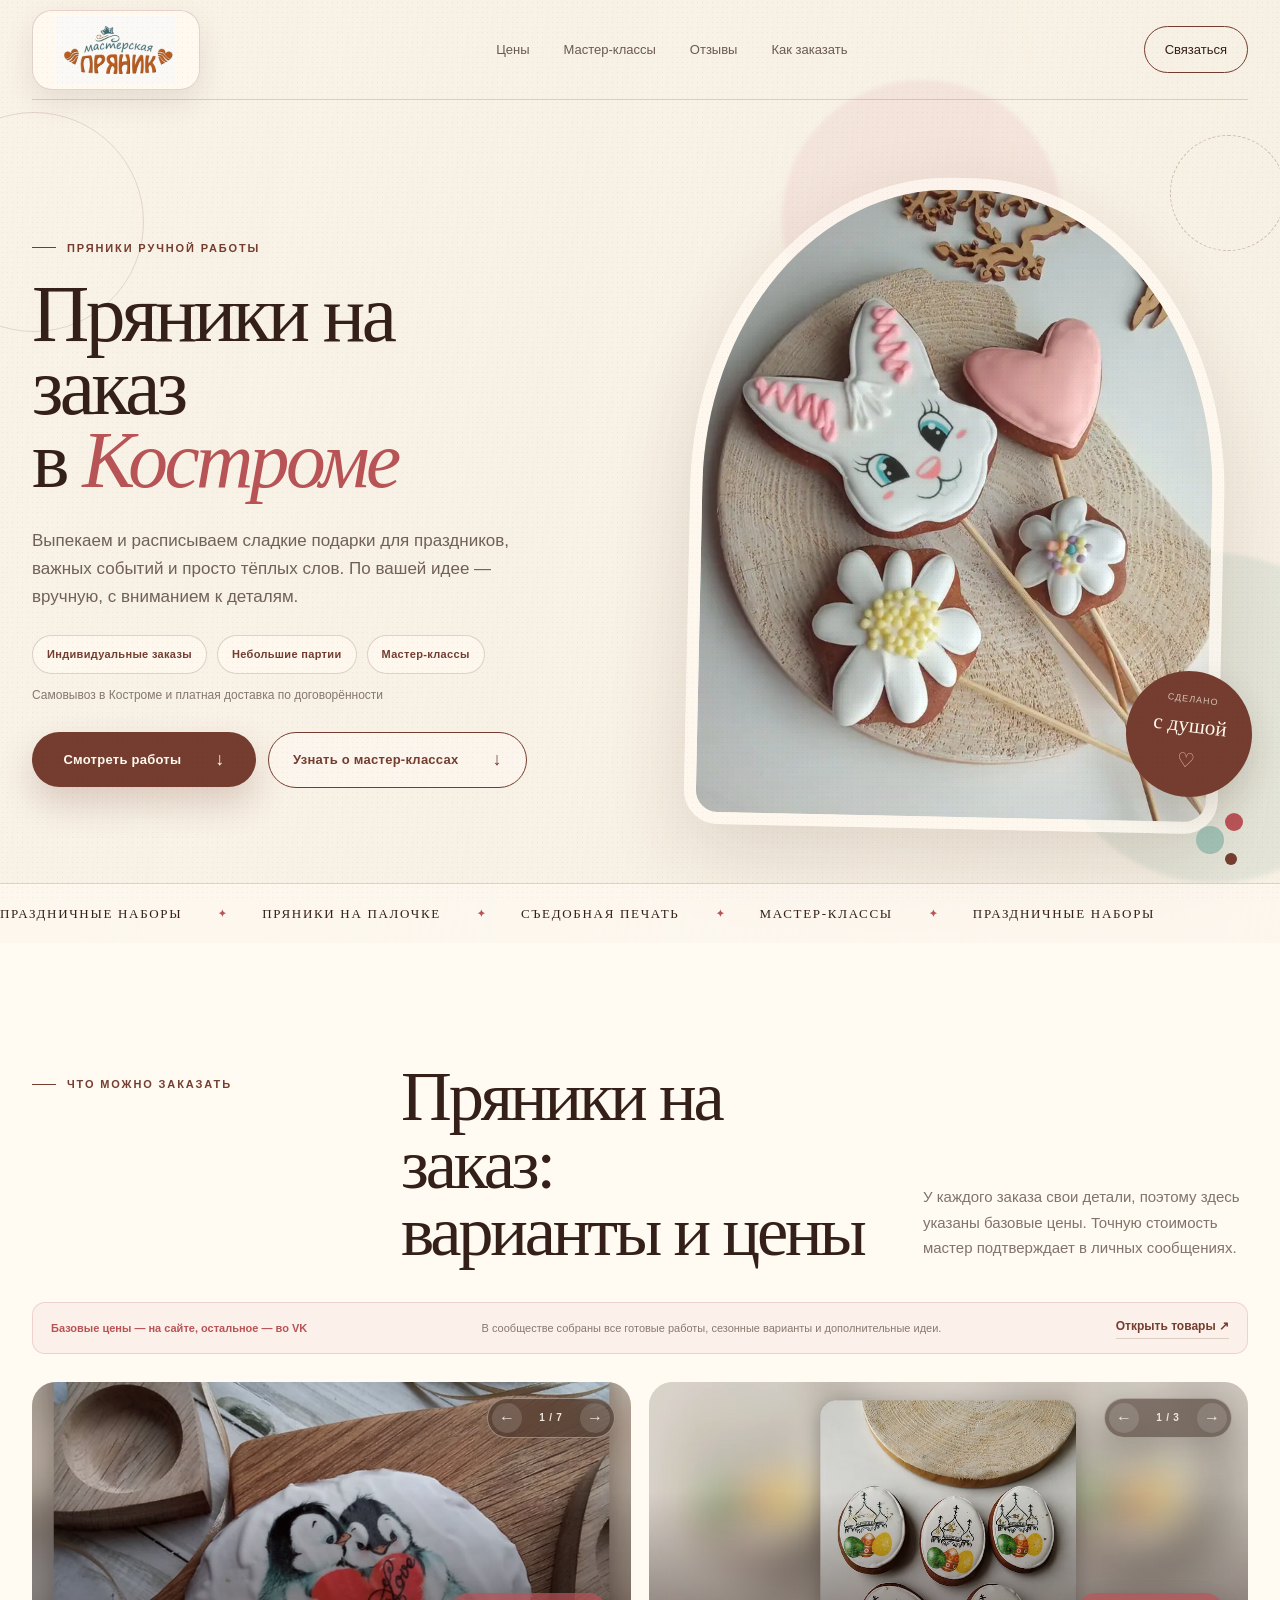
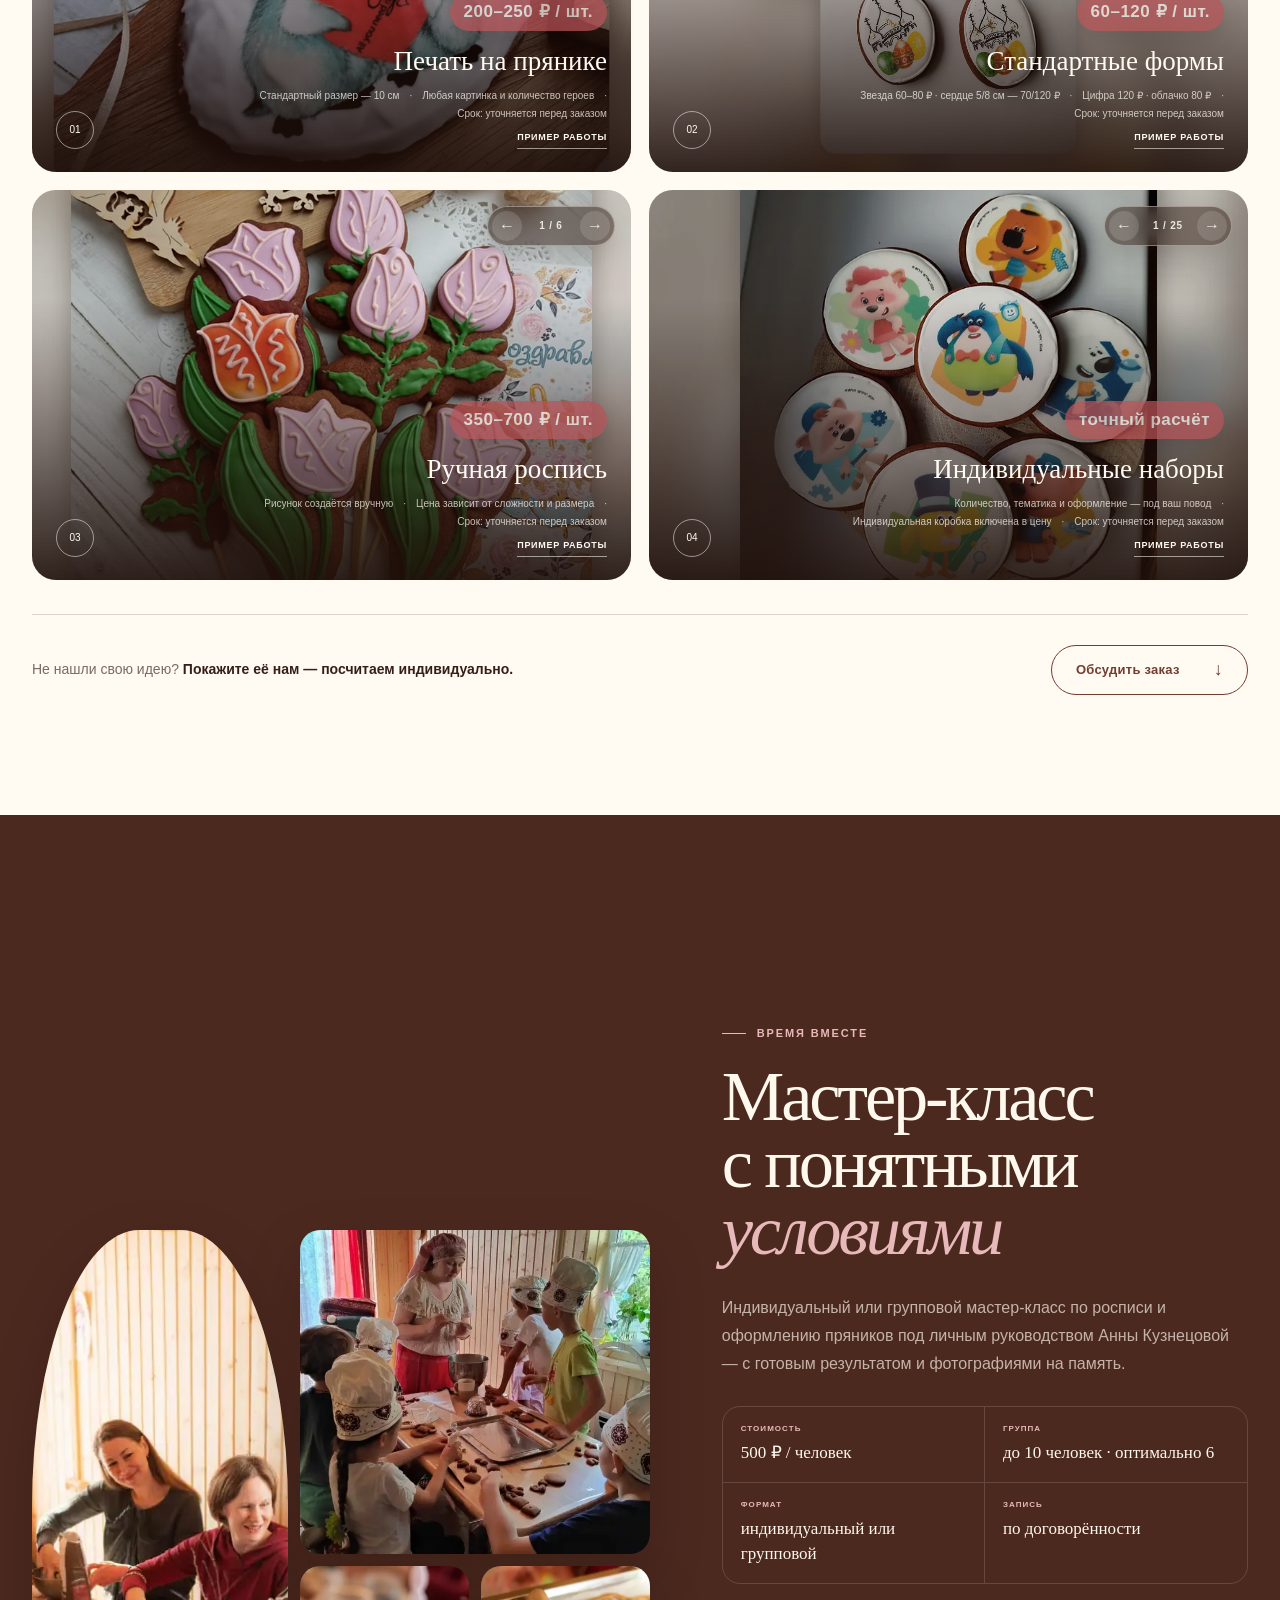
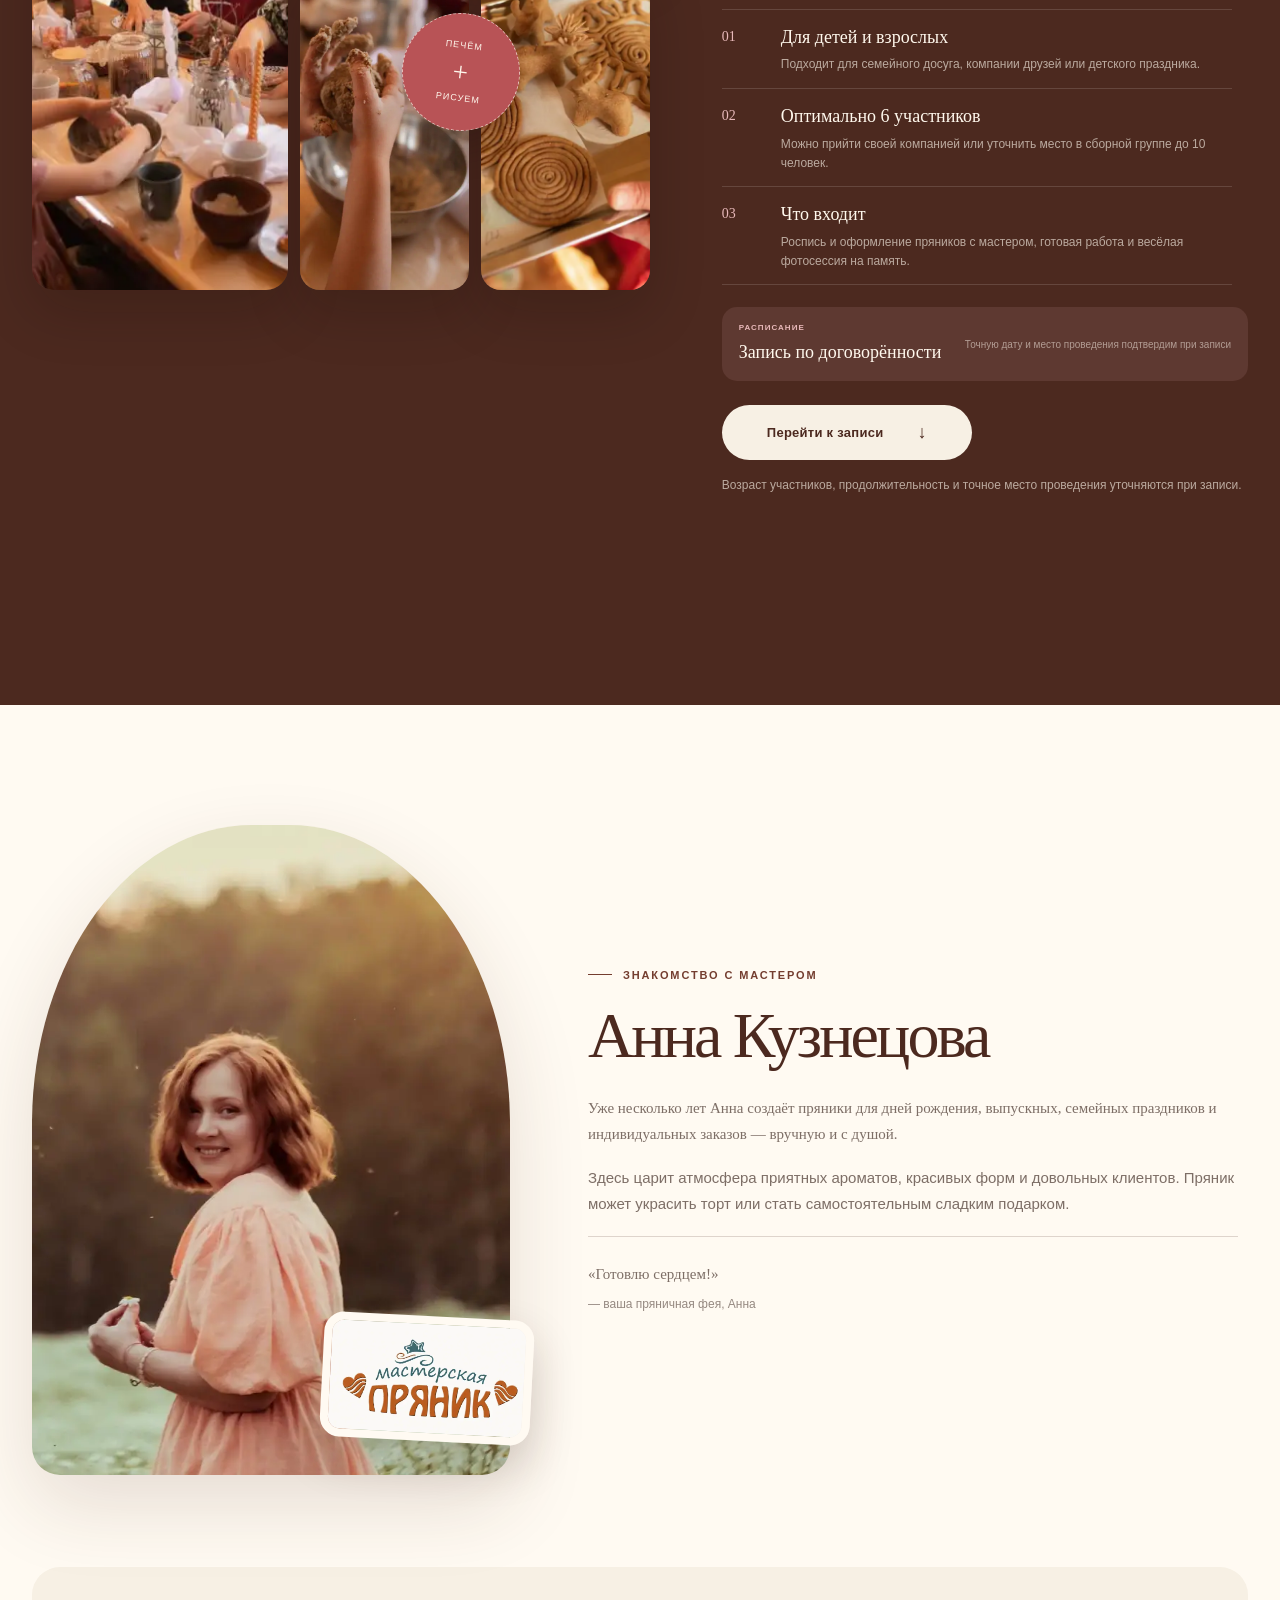
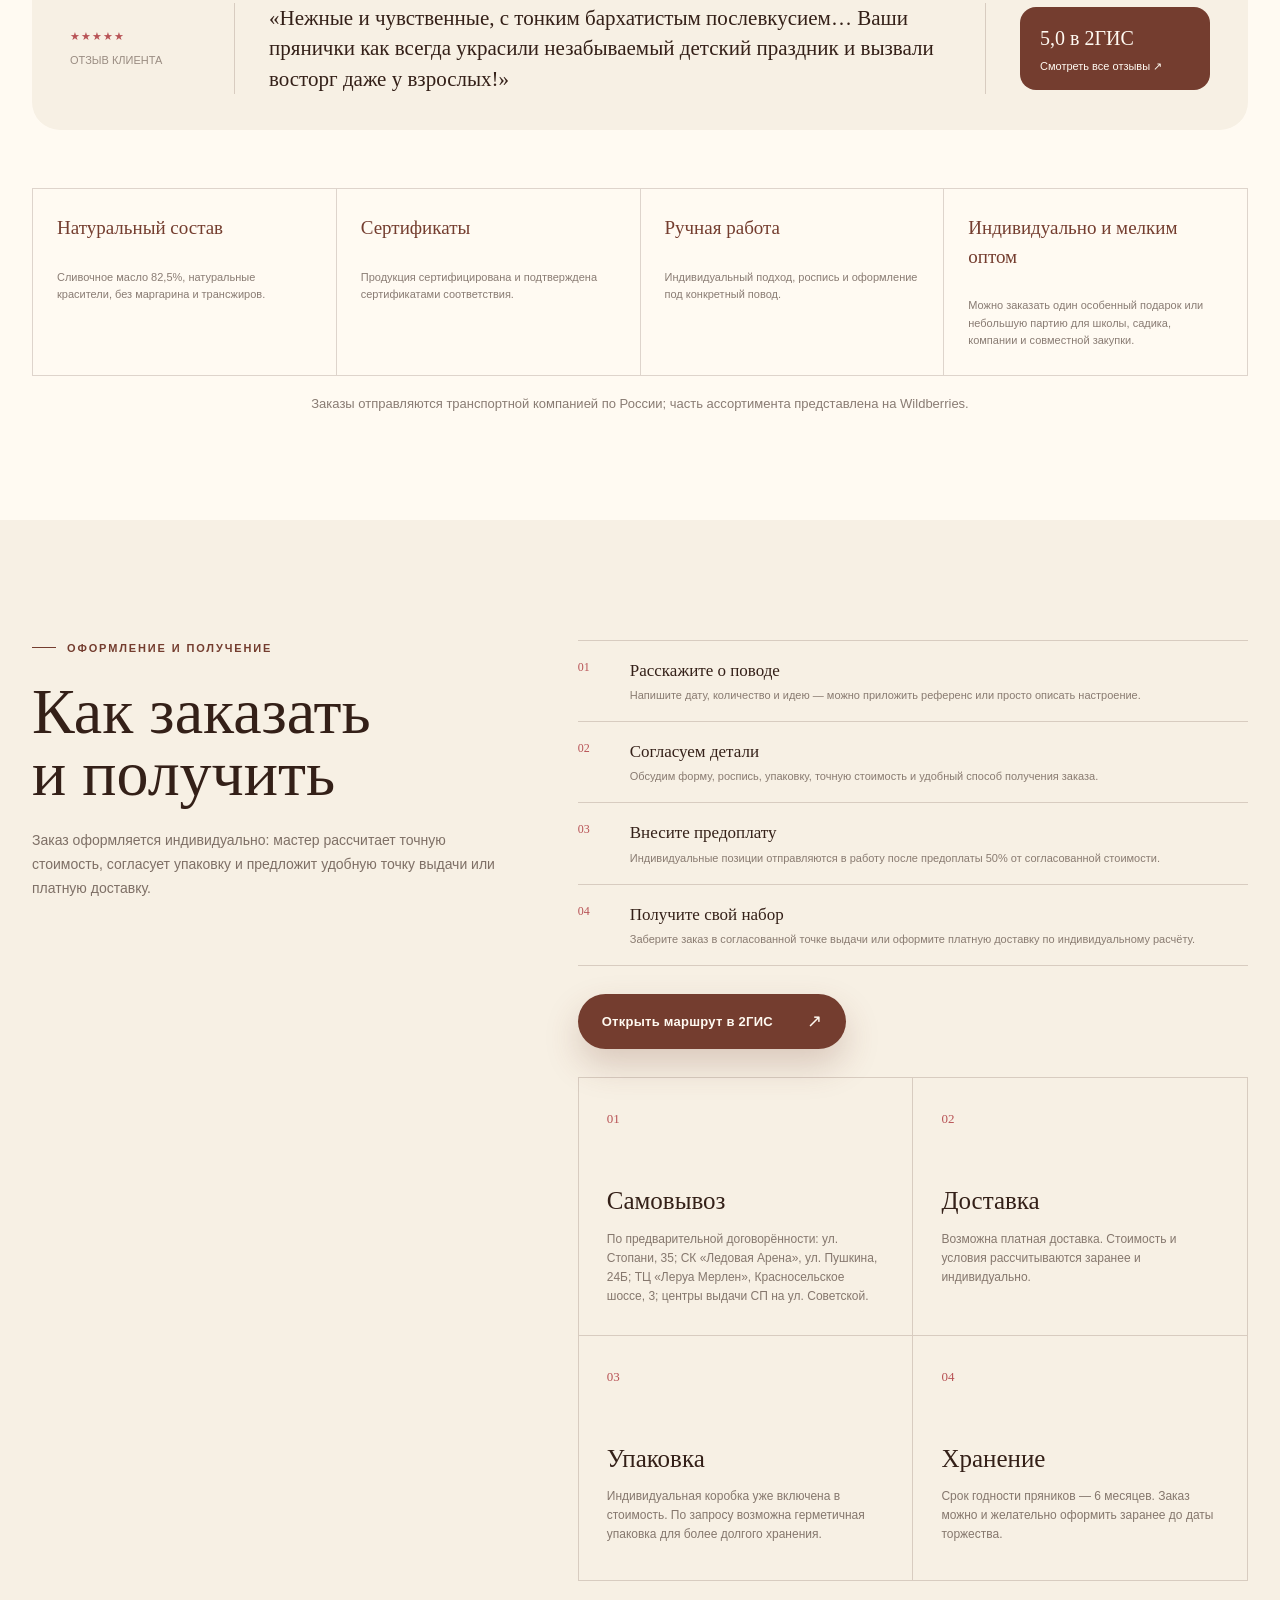
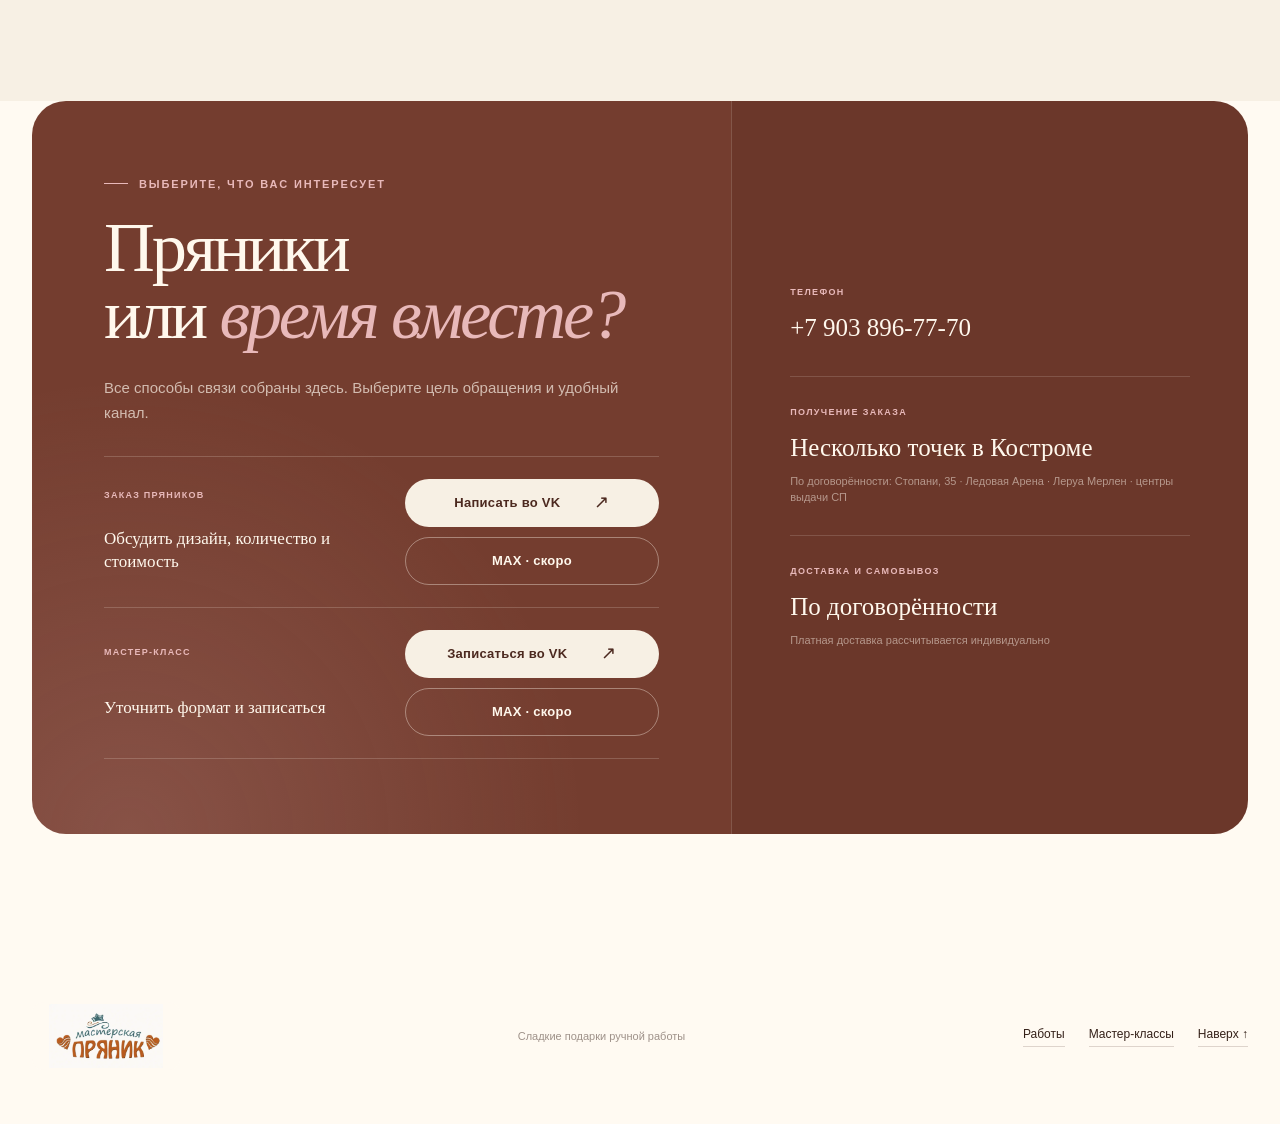
==== commit d28e4c86: "Add baseline SEO for pryanik44.online" ====
--- a/pryanik44-carousel/index.html
+++ b/pryanik44-carousel/index.html
@@ -1,17 +1,21 @@
-<!DOCTYPE html><html lang="ru"><head><meta charSet="utf-8"/><meta name="viewport" content="width=device-width, initial-scale=1"/><title>Мастерская ПРЯНИК — пряники и мастер-классы в Костроме</title><meta name="description" content="Пряники ручной работы на заказ, подарочные наборы и мастер-классы в Костроме. Цены по категориям, запись и условия получения."/><meta name="robots" content="noindex, nofollow"/><meta property="og:title" content="Мастерская ПРЯНИК — пряники и мастер-классы в Костроме"/><meta property="og:description" content="Пряники ручной работы на заказ, подарочные наборы и мастер-классы в Костроме. Цены по категориям, запись и условия получения."/><meta property="og:type" content="website"/><meta property="og:locale" content="ru_RU"/><meta name="twitter:card" content="summary_large_image"/><meta name="twitter:title" content="Мастерская ПРЯНИК — пряники и мастер-классы в Костроме"/><meta name="twitter:description" content="Пряники ручной работы на заказ, подарочные наборы и мастер-классы в Костроме. Цены по категориям, запись и условия получения."/><style>/*! tailwindcss v4.2.1 | MIT License | https://tailwindcss.com */
-@layer properties{@supports (((-webkit-hyphens:none)) and (not (margin-trim:inline))) or ((-moz-orient:inline) and (not (color:rgb(from red r g b)))){*,:before,:after,::backdrop{--tw-rotate-x:initial;--tw-rotate-y:initial;--tw-rotate-z:initial;--tw-skew-x:initial;--tw-skew-y:initial;--tw-border-style:solid;--tw-ordinal:initial;--tw-slashed-zero:initial;--tw-numeric-figure:initial;--tw-numeric-spacing:initial;--tw-numeric-fraction:initial;--tw-shadow:0 0 #0000;--tw-shadow-color:initial;--tw-shadow-alpha:100%;--tw-inset-shadow:0 0 #0000;--tw-inset-shadow-color:initial;--tw-inset-shadow-alpha:100%;--tw-ring-color:initial;--tw-ring-shadow:0 0 #0000;--tw-inset-ring-color:initial;--tw-inset-ring-shadow:0 0 #0000;--tw-ring-inset:initial;--tw-ring-offset-width:0px;--tw-ring-offset-color:#fff;--tw-ring-offset-shadow:0 0 #0000;--tw-outline-style:solid;--tw-blur:initial;--tw-brightness:initial;--tw-contrast:initial;--tw-grayscale:initial;--tw-hue-rotate:initial;--tw-invert:initial;--tw-opacity:initial;--tw-saturate:initial;--tw-sepia:initial;--tw-drop-shadow:initial;--tw-drop-shadow-color:initial;--tw-drop-shadow-alpha:100%;--tw-drop-shadow-size:initial;--tw-backdrop-blur:initial;--tw-backdrop-brightness:initial;--tw-backdrop-contrast:initial;--tw-backdrop-grayscale:initial;--tw-backdrop-hue-rotate:initial;--tw-backdrop-invert:initial;--tw-backdrop-opacity:initial;--tw-backdrop-saturate:initial;--tw-backdrop-sepia:initial;--tw-ease:initial}}}@layer theme{:root,:host{--font-sans:ui-sans-serif, system-ui, sans-serif, "Apple Color Emoji", "Segoe UI Emoji", "Segoe UI Symbol", "Noto Color Emoji";--font-mono:ui-monospace, SFMono-Regular, Menlo, Monaco, Consolas, "Liberation Mono", "Courier New", monospace;--spacing:.25rem;--ease-in:cubic-bezier(.4, 0, 1, 1);--ease-out:cubic-bezier(0, 0, .2, 1);--ease-in-out:cubic-bezier(.4, 0, .2, 1);--default-transition-duration:.15s;--default-transition-timing-function:cubic-bezier(.4, 0, .2, 1);--default-font-family:var(--font-sans);--default-mono-font-family:var(--font-mono)}}@layer base{*,:after,:before,::backdrop{box-sizing:border-box;border:0 solid;margin:0;padding:0}::file-selector-button{box-sizing:border-box;border:0 solid;margin:0;padding:0}html,:host{-webkit-text-size-adjust:100%;tab-size:4;line-height:1.5;font-family:var(--default-font-family,ui-sans-serif, system-ui, sans-serif, "Apple Color Emoji", "Segoe UI Emoji", "Segoe UI Symbol", "Noto Color Emoji");font-feature-settings:var(--default-font-feature-settings,normal);font-variation-settings:var(--default-font-variation-settings,normal);-webkit-tap-highlight-color:transparent}hr{height:0;color:inherit;border-top-width:1px}abbr:where([title]){-webkit-text-decoration:underline dotted;text-decoration:underline dotted}h1,h2,h3,h4,h5,h6{font-size:inherit;font-weight:inherit}a{color:inherit;-webkit-text-decoration:inherit;-webkit-text-decoration:inherit;-webkit-text-decoration:inherit;-webkit-text-decoration:inherit;text-decoration:inherit}b,strong{font-weight:bolder}code,kbd,samp,pre{font-family:var(--default-mono-font-family,ui-monospace, SFMono-Regular, Menlo, Monaco, Consolas, "Liberation Mono", "Courier New", monospace);font-feature-settings:var(--default-mono-font-feature-settings,normal);font-variation-settings:var(--default-mono-font-variation-settings,normal);font-size:1em}small{font-size:80%}sub,sup{vertical-align:baseline;font-size:75%;line-height:0;position:relative}sub{bottom:-.25em}sup{top:-.5em}table{text-indent:0;border-color:inherit;border-collapse:collapse}:-moz-focusring{outline:auto}progress{vertical-align:baseline}summary{display:list-item}ol,ul,menu{list-style:none}img,svg,video,canvas,audio,iframe,embed,object{vertical-align:middle;display:block}img,video{max-width:100%;height:auto}button,input,select,optgroup,textarea{font:inherit;font-feature-settings:inherit;font-variation-settings:inherit;letter-spacing:inherit;color:inherit;opacity:1;background-color:#0000;border-radius:0}::file-selector-button{font:inherit;font-feature-settings:inherit;font-variation-settings:inherit;letter-spacing:inherit;color:inherit;opacity:1;background-color:#0000;border-radius:0}:where(select:is([multiple],[size])) optgroup{font-weight:bolder}:where(select:is([multiple],[size])) optgroup option{padding-inline-start:20px}::file-selector-button{margin-inline-end:4px}::placeholder{opacity:1}@supports (not ((-webkit-appearance:-apple-pay-button))) or (contain-intrinsic-size:1px){::placeholder{color:currentColor}@supports (color:color-mix(in lab, red, red)){::placeholder{color:color-mix(in oklab, currentcolor 50%, transparent)}}}textarea{resize:vertical}::-webkit-search-decoration{-webkit-appearance:none}::-webkit-date-and-time-value{min-height:1lh;text-align:inherit}::-webkit-datetime-edit{display:inline-flex}::-webkit-datetime-edit-fields-wrapper{padding:0}::-webkit-datetime-edit{padding-block:0}::-webkit-datetime-edit-year-field{padding-block:0}::-webkit-datetime-edit-month-field{padding-block:0}::-webkit-datetime-edit-day-field{padding-block:0}::-webkit-datetime-edit-hour-field{padding-block:0}::-webkit-datetime-edit-minute-field{padding-block:0}::-webkit-datetime-edit-second-field{padding-block:0}::-webkit-datetime-edit-millisecond-field{padding-block:0}::-webkit-datetime-edit-meridiem-field{padding-block:0}::-webkit-calendar-picker-indicator{line-height:1}:-moz-ui-invalid{box-shadow:none}button,input:where([type=button],[type=reset],[type=submit]){appearance:button}::file-selector-button{appearance:button}::-webkit-inner-spin-button{height:auto}::-webkit-outer-spin-button{height:auto}[hidden]:where(:not([hidden=until-found])){display:none!important}}@layer components;@layer utilities{.\@container{container-type:inline-size}.collapse{visibility:collapse}.invisible{visibility:hidden}.visible{visibility:visible}.absolute{position:absolute}.fixed{position:fixed}.relative{position:relative}.static{position:static}.sticky{position:sticky}.start{inset-inline-start:var(--spacing)}.start\!{inset-inline-start:var(--spacing)!important}.end{inset-inline-end:var(--spacing)}.end\!{inset-inline-end:var(--spacing)!important}.isolate{isolation:isolate}.\!container{width:100%!important}@media (width>=40rem){.\!container{max-width:40rem!important}}@media (width>=48rem){.\!container{max-width:48rem!important}}@media (width>=64rem){.\!container{max-width:64rem!important}}@media (width>=80rem){.\!container{max-width:80rem!important}}@media (width>=96rem){.\!container{max-width:96rem!important}}.container{width:100%}@media (width>=40rem){.container{max-width:40rem}}@media (width>=48rem){.container{max-width:48rem}}@media (width>=64rem){.container{max-width:64rem}}@media (width>=80rem){.container{max-width:80rem}}@media (width>=96rem){.container{max-width:96rem}}.m-6{margin:calc(var(--spacing) * 6)}.m-7{margin:calc(var(--spacing) * 7)}.block{display:block}.contents{display:contents}.flex{display:flex}.flow-root{display:flow-root}.grid{display:grid}.hidden{display:none}.inline{display:inline}.inline\!{display:inline!important}.inline-block{display:inline-block}.table{display:table}.table-caption{display:table-caption}.table-cell{display:table-cell}.table-column{display:table-column}.table-column-group{display:table-column-group}.table-footer-group{display:table-footer-group}.table-header-group{display:table-header-group}.table-row{display:table-row}.table-row-group{display:table-row-group}.h-6{height:calc(var(--spacing) * 6)}.h-8{height:calc(var(--spacing) * 8)}.h-min{height:min-content}.w-3{width:calc(var(--spacing) * 3)}.flex-shrink,.shrink{flex-shrink:1}.flex-grow,.grow{flex-grow:1}.border-collapse{border-collapse:collapse}.transform{transform:var(--tw-rotate-x,) var(--tw-rotate-y,) var(--tw-rotate-z,) var(--tw-skew-x,) var(--tw-skew-y,)}.resize{resize:both}.flex-wrap{flex-wrap:wrap}.self-end{align-self:flex-end}.self-start{align-self:flex-start}.truncate{text-overflow:ellipsis;white-space:nowrap;overflow:hidden}.rounded{border-radius:.25rem}.border{border-style:var(--tw-border-style);border-width:1px}.mask-repeat{-webkit-mask-repeat:repeat;mask-repeat:repeat}.p-0{padding:calc(var(--spacing) * 0)}.text-justify{text-align:justify}.font-sans{font-family:var(--font-sans)}.break-all{word-break:break-all}.capitalize{text-transform:capitalize}.lowercase{text-transform:lowercase}.uppercase{text-transform:uppercase}.italic{font-style:italic}.ordinal{--tw-ordinal:ordinal;font-variant-numeric:var(--tw-ordinal,) var(--tw-slashed-zero,) var(--tw-numeric-figure,) var(--tw-numeric-spacing,) var(--tw-numeric-fraction,)}.line-through{text-decoration-line:line-through}.overline{text-decoration-line:overline}.underline{text-decoration-line:underline}.antialiased{-webkit-font-smoothing:antialiased;-moz-osx-font-smoothing:grayscale}.shadow{--tw-shadow:0 1px 3px 0 var(--tw-shadow-color,#0000001a), 0 1px 2px -1px var(--tw-shadow-color,#0000001a);box-shadow:var(--tw-inset-shadow), var(--tw-inset-ring-shadow), var(--tw-ring-offset-shadow), var(--tw-ring-shadow), var(--tw-shadow)}.ring{--tw-ring-shadow:var(--tw-ring-inset,) 0 0 0 calc(1px + var(--tw-ring-offset-width)) var(--tw-ring-color,currentcolor);box-shadow:var(--tw-inset-shadow), var(--tw-inset-ring-shadow), var(--tw-ring-offset-shadow), var(--tw-ring-shadow), var(--tw-shadow)}.outline{outline-style:var(--tw-outline-style);outline-width:1px}.blur{--tw-blur:blur(8px);filter:var(--tw-blur,) var(--tw-brightness,) var(--tw-contrast,) var(--tw-grayscale,) var(--tw-hue-rotate,) var(--tw-invert,) var(--tw-saturate,) var(--tw-sepia,) var(--tw-drop-shadow,)}.drop-shadow{--tw-drop-shadow-size:drop-shadow(0 1px 2px var(--tw-drop-shadow-color,#0000001a)) drop-shadow(0 1px 1px var(--tw-drop-shadow-color,#0000000f));--tw-drop-shadow:drop-shadow(0 1px 2px #0000001a) drop-shadow(0 1px 1px #0000000f);filter:var(--tw-blur,) var(--tw-brightness,) var(--tw-contrast,) var(--tw-grayscale,) var(--tw-hue-rotate,) var(--tw-invert,) var(--tw-saturate,) var(--tw-sepia,) var(--tw-drop-shadow,)}.grayscale{--tw-grayscale:grayscale(100%);filter:var(--tw-blur,) var(--tw-brightness,) var(--tw-contrast,) var(--tw-grayscale,) var(--tw-hue-rotate,) var(--tw-invert,) var(--tw-saturate,) var(--tw-sepia,) var(--tw-drop-shadow,)}.invert{--tw-invert:invert(100%);filter:var(--tw-blur,) var(--tw-brightness,) var(--tw-contrast,) var(--tw-grayscale,) var(--tw-hue-rotate,) var(--tw-invert,) var(--tw-saturate,) var(--tw-sepia,) var(--tw-drop-shadow,)}.sepia{--tw-sepia:sepia(100%);filter:var(--tw-blur,) var(--tw-brightness,) var(--tw-contrast,) var(--tw-grayscale,) var(--tw-hue-rotate,) var(--tw-invert,) var(--tw-saturate,) var(--tw-sepia,) var(--tw-drop-shadow,)}.filter{filter:var(--tw-blur,) var(--tw-brightness,) var(--tw-contrast,) var(--tw-grayscale,) var(--tw-hue-rotate,) var(--tw-invert,) var(--tw-saturate,) var(--tw-sepia,) var(--tw-drop-shadow,)}.backdrop-filter{-webkit-backdrop-filter:var(--tw-backdrop-blur,) var(--tw-backdrop-brightness,) var(--tw-backdrop-contrast,) var(--tw-backdrop-grayscale,) var(--tw-backdrop-hue-rotate,) var(--tw-backdrop-invert,) var(--tw-backdrop-opacity,) var(--tw-backdrop-saturate,) var(--tw-backdrop-sepia,);backdrop-filter:var(--tw-backdrop-blur,) var(--tw-backdrop-brightness,) var(--tw-backdrop-contrast,) var(--tw-backdrop-grayscale,) var(--tw-backdrop-hue-rotate,) var(--tw-backdrop-invert,) var(--tw-backdrop-opacity,) var(--tw-backdrop-saturate,) var(--tw-backdrop-sepia,)}.transition{transition-property:color,background-color,border-color,outline-color,text-decoration-color,fill,stroke,--tw-gradient-from,--tw-gradient-via,--tw-gradient-to,opacity,box-shadow,transform,translate,scale,rotate,filter,-webkit-backdrop-filter,backdrop-filter,display,content-visibility,overlay,pointer-events;transition-timing-function:var(--tw-ease,var(--default-transition-timing-function));transition-duration:var(--tw-duration,var(--default-transition-duration))}.ease-in{--tw-ease:var(--ease-in);transition-timing-function:var(--ease-in)}.ease-in-out{--tw-ease:var(--ease-in-out);transition-timing-function:var(--ease-in-out)}.ease-out{--tw-ease:var(--ease-out);transition-timing-function:var(--ease-out)}.\[chunkhash\:\<digest\>\]{chunkhash:<digest>}.\[contenthash\:\<digest\>\]{contenthash:<digest>}.\[fullhash\:\<digest\>\]{fullhash:<digest>}.\[hash\:\<digest\>\]{hash:<digest>}}:root{--cream:#f7f0e4;--cream-deep:#eadcc7;--paper:#fffaf2;--ink:#342018;--brown:#743d2f;--brown-dark:#4c291f;--berry:#b85356;--pink:#e8b9ba;--mint:#9fbdb0;--line:#48291e2e;--shadow:0 30px 80px #4d2b1f24}*{box-sizing:border-box}html{scroll-behavior:smooth}body{background:var(--paper);color:var(--ink);text-rendering:optimizelegibility;margin:0;font-family:Arial,Helvetica,sans-serif}body:before{z-index:20;pointer-events:none;content:"";opacity:.17;mix-blend-mode:multiply;background-image:radial-gradient(#3b1f1559 .55px,#0000 .55px);background-size:5px 5px;position:fixed;inset:0}a{color:inherit;text-decoration:none}img{width:100%;display:block}button,a{-webkit-tap-highlight-color:transparent}.shell{width:min(1240px,100% - 64px);margin-inline:auto}.section{padding-block:120px}.hero{background:linear-gradient(100deg, #fffaf233, #f7f0e4b8), var(--cream);min-height:920px;position:relative;overflow:hidden}.hero:before{content:"";border:1px solid #743d2f29;border-radius:50%;width:220px;height:220px;position:absolute;top:112px;left:-76px}.heroGlow{filter:blur(2px);opacity:.55;border-radius:999px;position:absolute}.heroGlowOne{background:#e8b9ba6b;width:280px;height:280px;top:80px;right:17%}.heroGlowTwo{background:#9fbdb061;width:330px;height:330px;bottom:60px;right:-100px}.siteHeader{z-index:5;border-bottom:1px solid var(--line);justify-content:space-between;align-items:center;min-height:100px;display:flex;position:relative}.brand{align-items:center;gap:12px;display:inline-flex}.brandLogo{object-fit:contain;width:148px;height:78px}.brandHeader{background:#fffaf2e0;border:1px solid #743d2f33;border-radius:20px;padding:5px 14px;box-shadow:0 12px 30px #4d2b1f1a}.brandHeader .brandLogo{width:138px;height:68px}.brandFooter .brandLogo{background:var(--paper);border-radius:12px;height:68px;padding:2px 6px}.brandMark{width:44px;height:44px;color:var(--brown);background:#ffffff59;border:1px solid #743d2f4d;border-radius:50% 50% 44% 44%;place-items:center;font-family:Georgia,Times New Roman,serif;font-size:23px;display:grid}.brand>span:last-child{flex-direction:column;display:flex}.brand strong{letter-spacing:.14em;font-family:Georgia,Times New Roman,serif;font-size:19px}.brand small{color:#34201894;letter-spacing:.08em;text-transform:uppercase;margin-top:2px;font-size:10px}.desktopNav{color:#342018b8;gap:34px;font-size:13px;display:flex}.desktopNav a{padding-block:12px;position:relative}.desktopNav a:after{content:"";background:var(--brown);height:1px;transition:transform .18s;position:absolute;bottom:5px;left:0;right:0;transform:scaleX(0)}.desktopNav a:hover:after{transform:scaleX(1)}.headerCta{border:1px solid var(--brown);border-radius:999px;padding:13px 20px;font-size:13px;transition:background .18s,color .18s}.headerCta:hover{background:var(--brown);color:var(--paper)}.heroGrid{z-index:2;grid-template-columns:.88fr 1.12fr;align-items:center;gap:56px;min-height:720px;padding-block:58px 90px;display:grid;position:relative}.heroCopy{padding-top:16px}.eyebrow{color:var(--brown);letter-spacing:.17em;text-transform:uppercase;align-items:center;gap:11px;margin:0 0 22px;font-size:11px;font-weight:700;display:flex}.eyebrow>span{background:currentColor;width:24px;height:1px;display:inline-block}.hero h1,.sectionHeading h2,.masterclass h2,.contact h2{letter-spacing:-.045em;margin:0;font-family:Georgia,Times New Roman,serif;font-weight:400}.hero h1{max-width:630px;font-size:clamp(62px,6.2vw,92px);line-height:.92}.hero h1 em,.masterclass h2 em,.contact h2 em{color:var(--berry);font-weight:400}.heroLead{color:#342018b0;max-width:570px;margin:30px 0 0;font-size:17px;line-height:1.65}.heroActions,.contactActions{align-items:center;gap:27px;margin-top:34px;display:flex}.button{letter-spacing:.02em;border-radius:999px;justify-content:center;align-items:center;gap:34px;min-height:55px;padding:0 24px;font-size:13px;font-weight:700;transition:transform .18s,background .18s,color .18s;display:inline-flex}.button:hover{transform:translateY(-2px)}.button span{font-size:18px;font-weight:400}.buttonPrimary{background:var(--brown);color:#fff9f0;min-width:224px;box-shadow:0 16px 35px #743d2f38}.buttonPrimary:hover{background:var(--brown-dark)}.textLink{border-bottom:1px solid #34201880;padding:12px 0;font-size:13px}.textLink span{margin-left:8px}.heroNotes{color:#342018a3;gap:28px;margin:39px 0 0;padding:0;font-size:12px;list-style:none;display:flex}.heroNotes li{align-items:center;gap:8px;display:flex}.noteIcon{color:var(--berry)}.heroVisual{justify-self:end;width:min(100%,610px);padding:20px 24px 24px 52px;position:relative}.heroVisual:before,.heroVisual:after{content:"";border-radius:50%;position:absolute}.heroVisual:before{border:1px dashed #743d2f4d;width:116px;height:116px;top:-23px;right:-38px}.heroVisual:after{background:var(--berry);width:18px;height:18px;box-shadow:-24px 18px 0 5px var(--mint), -3px 37px 0 -3px var(--brown);bottom:22px;right:5px}.heroPhotoFrame{aspect-ratio:.82;box-shadow:var(--shadow);border:12px solid #fffaf2bf;border-radius:48% 48% 34px 34px;position:relative;overflow:hidden;transform:rotate(1.2deg)}.heroPhotoFrame:after{content:"";position:absolute;inset:0;box-shadow:inset 0 0 80px #522c1f12}.heroPhoto{object-fit:cover;object-position:50% 48%;height:100%}.photoBadge{z-index:2;text-align:center;border-radius:50%;flex-direction:column;justify-content:center;align-items:center;display:flex;position:absolute;box-shadow:0 14px 35px #381e1429}.photoBadgeTop{width:108px;height:108px;color:var(--brown);background:#fffaf2;top:85px;left:0;transform:rotate(-8deg)}.photoBadgeTop>span:first-child{font-family:Georgia,Times New Roman,serif;font-size:28px}.photoBadgeTop .stars{color:var(--berry);letter-spacing:.08em;margin-top:2px;font-size:9px}.photoBadgeTop small{color:#3420188c;text-transform:uppercase;margin-top:4px;font-size:9px}.photoBadgeBottom{background:var(--brown);color:#fff8ed;width:126px;height:126px;bottom:56px;right:-4px;transform:rotate(7deg)}.photoBadgeBottom small{opacity:.7;letter-spacing:.12em;text-transform:uppercase;font-size:9px}.photoBadgeBottom strong{margin-top:3px;font-family:Georgia,Times New Roman,serif;font-size:21px;font-weight:400}.photoBadgeBottom i{color:var(--pink);margin-top:4px;font-family:Georgia,Times New Roman,serif;font-size:20px;font-style:normal}.heroTicker{z-index:3;border-top:1px solid var(--line);background:#fffaf2b3;position:absolute;bottom:0;left:0;right:0;overflow:hidden}.heroTicker>div{align-items:center;gap:36px;width:max-content;padding-block:20px;animation:28s linear infinite ticker;display:flex}.heroTicker span{letter-spacing:.13em;font-family:Georgia,Times New Roman,serif;font-size:13px}.heroTicker b{color:var(--berry);font-size:10px}@keyframes ticker{to{transform:translate(-42%)}}.sectionHeading{grid-template-columns:.85fr 1.25fr .85fr;align-items:end;gap:44px;margin-bottom:54px;display:grid}.sectionHeading .eyebrow{align-self:start;margin-top:13px}.sectionHeading h2{font-size:clamp(48px,5.5vw,76px);line-height:.96}.sectionHeading>p:last-child{color:#3420189e;margin:0 0 5px;font-size:15px;line-height:1.7}.workGrid{grid-template-rows:370px 310px;grid-template-columns:1.04fr .96fr;gap:18px;display:grid}.workCard{background:var(--cream-deep);border-radius:24px;position:relative;overflow:hidden}.workCardTall{grid-row:1/3}.workCardWide{grid-column:2}.workCardSmall{grid-column:auto}.workGrid .workCardSmall:nth-of-type(3),.workGrid .workCardSmall:nth-of-type(4){display:none}.workCard img{object-fit:cover;height:100%;transition:transform .7s cubic-bezier(.2,.7,0,1)}.workCardTall img{object-position:50% 48%}.workCardWide img{object-position:50% 47%}.workCard:hover img{transform:scale(1.035)}.workCard:after{content:"";background:linear-gradient(#27140e0a 42%,#27140ebf);position:absolute;inset:0}.workOverlay{z-index:1;color:#fffaf2;justify-content:space-between;align-items:flex-end;gap:24px;display:flex;position:absolute;bottom:23px;left:24px;right:24px}.workOverlay>span{border:1px solid #ffffff80;border-radius:50%;flex:none;place-items:center;width:38px;height:38px;font-size:10px;display:grid}.workOverlay>div{text-align:right;max-width:360px;margin-left:auto}.workOverlay h3{margin:0;font-family:Georgia,Times New Roman,serif;font-size:27px;font-weight:400}.workOverlay p{opacity:.72;margin:6px 0 0;font-size:11px;line-height:1.45}.worksCta{border-top:1px solid var(--line);justify-content:space-between;align-items:center;margin-top:34px;padding-top:30px;display:flex}.worksCta p{color:#342018a8;margin:0;font-size:14px}.worksCta strong{color:var(--ink)}.buttonOutline{border:1px solid var(--brown);min-height:50px;color:var(--brown)}.buttonOutline:hover{background:var(--brown);color:#fffaf2}.masterclass{background:var(--brown-dark);color:#fff8ed;overflow:hidden}.masterclassInner{grid-template-columns:1.08fr .92fr;align-items:center;gap:90px;min-height:690px;display:grid}.masterclassVisual{min-height:585px;position:relative}.masterclassImageMain,.masterclassImageDetail{position:absolute;overflow:hidden;box-shadow:0 30px 70px #1409053d}.masterclassImageMain{aspect-ratio:.86;border-radius:50% 50% 26px 26px;width:72%;top:0;left:0}.masterclassImageMain img,.masterclassImageDetail img{object-fit:cover;height:100%}.masterclassImageMain img{object-position:43% 50%}.masterclassImageDetail{aspect-ratio:1.08;border:7px solid var(--cream);border-radius:20px;width:48%;bottom:3%;right:0;transform:rotate(3deg)}.roundStamp{z-index:2;background:var(--berry);letter-spacing:.12em;border:1px dashed #fff8eda6;border-radius:50%;place-items:center;width:118px;height:118px;padding:25px 0;font-size:9px;display:grid;position:absolute;top:18%;right:3%;transform:rotate(7deg);box-shadow:0 15px 36px #1d0e093d}.roundStamp b{font-family:Georgia,Times New Roman,serif;font-size:27px;font-weight:400;position:absolute}.roundStamp span:first-child{align-self:start}.roundStamp span:last-child{align-self:end}.eyebrowLight{color:var(--pink)}.masterclass h2,.contact h2{font-size:clamp(52px,5.5vw,77px);line-height:.95}.masterclass h2 em{color:var(--pink)}.masterclassLead{color:#fff8edab;max-width:510px;margin:30px 0 0;font-size:16px;line-height:1.75}.masterclassList{max-width:510px;margin:36px 0 0;padding:0;list-style:none}.masterclassList li{border-top:1px solid #fff8ed24;grid-template-columns:43px 1fr;gap:16px;padding-block:19px;display:grid}.masterclassList li:last-child{border-bottom:1px solid #fff8ed24}.masterclassList>li>span{color:var(--pink);padding-top:2px;font-family:Georgia,Times New Roman,serif;font-size:14px}.masterclassList p{color:#fff8ed9e;margin:0;font-size:12px;line-height:1.55}.masterclassList strong{color:#fff8ed;margin-bottom:4px;font-family:Georgia,Times New Roman,serif;font-size:18px;font-weight:400;display:block}.buttonCream{background:var(--cream);min-width:250px;color:var(--brown-dark);margin-top:35px}.buttonCream:hover{background:#fffaf2}.orderHeading{justify-content:space-between;align-items:flex-end;display:flex}.orderHeading h2{font-size:clamp(50px,5.7vw,78px)}.orderSteps{border-top:1px solid var(--line);grid-template-columns:repeat(3,1fr);display:grid}.orderStep{border-right:1px solid var(--line);min-height:290px;padding:36px 34px 20px 0;position:relative}.orderStep:not(:first-child){padding-left:34px}.orderStep:last-child{border-right:0}.stepNumber{color:var(--berry);font-family:Georgia,Times New Roman,serif;font-size:14px}.stepLine{background:linear-gradient(90deg, var(--berry) 0 34px, var(--line) 34px);width:100%;height:1px;margin:64px 0 25px}.orderStep h3{margin:0;font-family:Georgia,Times New Roman,serif;font-size:26px;font-weight:400}.orderStep p{color:#34201894;max-width:330px;margin:12px 0 0;font-size:13px;line-height:1.65}.contact{padding-top:0}.contactCard{background:radial-gradient(circle at 8% 100%, #e8b9ba2b, transparent 34%), var(--brown);color:#fff8ed;border-radius:34px;grid-template-columns:1.15fr .85fr;min-height:560px;display:grid;overflow:hidden}.contactIntro{padding:75px 72px}.contact h2 em{color:var(--pink)}.contactIntro>p:not(.eyebrow){color:#fff8edad;max-width:600px;margin:27px 0 0;font-size:15px;line-height:1.7}.contactActions{margin-top:0}.contactVk{color:#fff8edd1;border-bottom:1px solid #fff8ed73;margin-top:35px;padding-bottom:5px;font-size:12px}.contactDetails{background:#351b1324;border-left:1px solid #fff8ed29;flex-direction:column;justify-content:center;padding:52px 58px;display:flex}.contactDetails>div{border-bottom:1px solid #fff8ed26;flex-direction:column;padding-block:29px;display:flex}.contactDetails>div:last-child{border-bottom:0}.contactDetails span{color:var(--pink);letter-spacing:.15em;text-transform:uppercase;margin-bottom:10px;font-size:9px;font-weight:700}.contactDetails a,.contactDetails p{margin:0;font-family:Georgia,Times New Roman,serif;font-size:25px}.contactDetails a:hover{color:var(--pink)}.contactDetails small{color:#fff8ed80;margin-top:6px;font-size:11px}.footer{background:var(--paper);padding:48px 0 54px}.footerInner{justify-content:space-between;align-items:center;display:flex}.footerInner>p{color:#3420187a;font-size:11px}.footerInner>div{gap:24px;font-size:12px;display:flex}.footerInner>div a{border-bottom:1px solid var(--line);padding-bottom:3px}.mobileOrderBar{display:none}@media (width>=1120px){.workGrid{grid-template-rows:370px 310px;grid-template-columns:1fr .64fr .64fr}.workCardTall{grid-row:1/3}.workCardWide{grid-column:2/4}.workGrid .workCardSmall:nth-of-type(3),.workGrid .workCardSmall:nth-of-type(4){display:block}}@media (width<=960px){.shell{width:min(100% - 44px,820px)}.desktopNav{display:none}.hero{min-height:auto}.heroGrid{grid-template-columns:1fr;gap:52px;padding-block:78px 130px}.heroCopy{max-width:690px}.heroVisual{justify-self:center;width:min(100%,650px)}.sectionHeading{grid-template-columns:1fr 1.7fr}.sectionHeading>p:last-child{grid-column:2}.masterclassInner{grid-template-columns:1fr;gap:60px}.masterclassVisual{width:min(100%,650px);margin-inline:auto}.masterclassCopy{max-width:650px}.contactCard{grid-template-columns:1fr}.contactDetails{border-top:1px solid #fff8ed29;border-left:0}}@media (width<=680px){body{padding-bottom:78px}.shell{width:calc(100% - 32px)}.section{padding-block:80px}.siteHeader{min-height:78px}.brandLogo{width:122px;height:64px}.brandHeader{border-radius:16px;padding:4px 9px}.brandHeader .brandLogo{width:112px;height:54px}.brandMark{width:39px;height:39px;font-size:20px}.brand strong{font-size:16px}.brand small{font-size:8px}.headerCta{padding:10px 14px;font-size:11px}.heroGrid{gap:42px;padding-block:57px 110px}.hero h1{font-size:clamp(49px,14vw,68px);line-height:.94}.heroLead{margin-top:23px;font-size:15px;line-height:1.62}.heroActions{flex-direction:column;align-items:stretch;gap:10px;margin-top:27px}.button{width:100%}.textLink{border-bottom:0;align-self:center}.heroNotes{flex-direction:column;gap:10px;margin-top:24px}.heroVisual{padding:12px 22px 18px 26px}.heroPhotoFrame{border-width:8px}.photoBadgeTop{width:83px;height:83px;top:55px}.photoBadgeTop>span:first-child{font-size:22px}.photoBadgeBottom{width:96px;height:96px;bottom:30px;right:0}.photoBadgeBottom strong{font-size:17px}.heroTicker>div{gap:26px;padding-block:17px}.heroTicker span{font-size:11px}.sectionHeading{margin-bottom:34px;display:block}.sectionHeading .eyebrow{margin:0 0 20px}.sectionHeading h2,.orderHeading h2{font-size:47px}.sectionHeading>p:last-child{margin-top:22px;font-size:14px}.workGrid{flex-direction:column;display:flex}.workGrid .workCardSmall:nth-of-type(3),.workGrid .workCardSmall:nth-of-type(4){display:block}.workCard,.workCardTall,.workCardWide,.workCardSmall{min-height:390px}.workCardWide,.workCardSmall{min-height:300px}.workOverlay{bottom:18px;left:18px;right:18px}.workOverlay h3{font-size:23px}.worksCta{flex-direction:column;align-items:stretch;gap:22px}.worksCta p{text-align:center}.masterclassInner{gap:46px}.masterclassVisual{min-height:470px}.masterclassImageMain{width:78%}.masterclassImageDetail{width:52%}.roundStamp{width:96px;height:96px;padding:21px 0;top:13%}.roundStamp b{font-size:22px}.masterclass h2,.contact h2{font-size:48px}.masterclassLead{font-size:14px}.buttonCream{min-width:0}.orderHeading,.orderSteps{display:block}.orderStep,.orderStep:not(:first-child){border-right:0;border-bottom:1px solid var(--line);min-height:0;padding:28px 0 34px}.stepLine{margin:28px 0 21px}.contact{padding-top:0}.contactCard{border-radius:0;width:100%}.contactIntro{padding:63px 24px}.contactActions{flex-direction:column;align-items:stretch;gap:8px}.contactChannelGroup{grid-template-columns:1fr}.contactChannelGroup .contactActions{grid-area:auto;margin-top:14px}.contactVk{align-self:center;margin-top:12px}.contactDetails{padding:27px 24px 48px}.contactDetails a,.contactDetails p{font-size:22px}.footer{padding-bottom:40px}.footerInner{flex-direction:column;align-items:flex-start;gap:25px}.footerInner>p{display:none}.mobileOrderBar{z-index:19;color:#fff8ed;-webkit-backdrop-filter:blur(15px);backdrop-filter:blur(15px);background:#4c291ff2;border:1px solid #ffffff2e;border-radius:20px;justify-content:space-between;align-items:center;gap:18px;min-height:64px;padding:9px 9px 9px 18px;display:flex;position:fixed;bottom:10px;left:12px;right:12px;box-shadow:0 15px 38px #29150e52}.mobileOrderBar>div{flex-direction:column;display:flex}.mobileOrderBar small{color:#fff8ed94;font-size:9px}.mobileOrderBar strong{margin-top:2px;font-family:Georgia,Times New Roman,serif;font-size:15px;font-weight:400}.mobileOrderBar>a{background:var(--cream);min-height:45px;color:var(--brown-dark);border-radius:14px;align-items:center;gap:12px;padding:0 17px;font-size:12px;font-weight:700;display:flex}.mobileOrderBar>a:only-child{text-align:center;flex-direction:column;justify-content:center;gap:2px;width:100%}}@media (prefers-reduced-motion:reduce){html{scroll-behavior:auto}.heroTicker>div{animation:none}.button,.workCard img{transition:none}}.mobileQuickNav{display:none}.heroFormats{flex-wrap:wrap;gap:10px;max-width:620px;margin:24px 0 0;display:flex}.heroFormats span{border:1px solid var(--line);color:var(--brown);letter-spacing:.03em;background:#fffaf2b8;border-radius:999px;padding:10px 14px;font-size:11px;font-weight:700}.heroDeliveryNote{color:#34201894;margin:12px 0 0;font-size:12px;line-height:1.5}.heroActions{gap:12px;margin-top:28px}.heroMaxActions{flex-wrap:wrap;gap:9px;margin-top:12px;display:flex}.heroMaxActions a{color:#342018ad;border:1px dashed #743d2f57;border-radius:10px;align-items:center;gap:8px;padding:8px 11px;font-size:11px;display:inline-flex}.heroMaxActions small{color:#34201875;font-size:9px}.buttonSecondary{border:1px solid var(--brown);min-height:56px;color:var(--brown);background:#fffaf28f}.buttonSecondary:hover{background:var(--brown);color:#fffaf2}.demoNotice{color:#3420188c;align-items:center;gap:9px;margin:20px 0 0;font-size:10px;line-height:1.45;display:flex}.demoNotice>span{min-height:21px;color:var(--berry);letter-spacing:.13em;border:1px solid #b8535652;border-radius:99px;place-items:center;padding:0 7px;font-size:8px;font-weight:700;display:inline-grid}.photoBadgeTop{color:var(--brown);transition:transform .18s}.photoBadgeTop:hover{transform:rotate(-8deg)scale(1.04)}.photoBadgeTop small{max-width:72px;line-height:1.2}.reviewLinkCard{z-index:4;width:190px;min-height:112px;color:var(--brown);background:#fffaf2;border:1px solid #743d2f2b;border-radius:18px;flex-direction:column;justify-content:center;padding:18px 20px;transition:transform .18s,box-shadow .18s;display:flex;position:absolute;top:76px;left:-24px;transform:rotate(-3deg);box-shadow:0 14px 35px #381e1429}.reviewLinkCard:hover,.reviewLinkCard:focus-visible{transform:rotate(-3deg)translateY(-3px);box-shadow:0 18px 42px #381e143b}.reviewLinkCard>span{align-items:center;gap:8px;display:flex}.reviewLinkCard>span strong{font-family:Georgia,Times New Roman,serif;font-size:23px;font-weight:400}.reviewLinkCard i{color:var(--berry);letter-spacing:.04em;font-size:8px;font-style:normal}.reviewLinkCard b{margin-top:7px;font-size:12px}.reviewLinkCard small{color:#3420188c;margin-top:4px;font-size:9px}.prototypeBanner{color:#34201894;background:#e8b9ba21;border:1px solid #b8535633;border-radius:13px;justify-content:space-between;align-items:center;gap:24px;margin:-18px 0 28px;padding:14px 18px;font-size:11px;display:flex}.prototypeBanner strong{color:var(--berry)}.prototypeBanner a{border-bottom:1px solid var(--line);color:var(--brown);flex:none;padding-bottom:3px;font-size:12px;font-weight:700}.workGrid{grid-template-rows:repeat(2,390px);grid-template-columns:repeat(2,minmax(0,1fr))}.workCardTall,.workCardWide,.workCardSmall,.workGrid .workCardSmall:nth-of-type(3),.workGrid .workCardSmall:nth-of-type(4){grid-area:auto;display:block}.workCard{display:block}.workCard:focus-visible{outline:3px solid var(--berry);outline-offset:4px}.workCard:after{z-index:1;pointer-events:none;background:linear-gradient(#27140e14 28%,#1e0f0ae6)}.workOverlay{align-items:flex-end}.workOverlay>div{max-width:390px}.workOverlay .workPrice{background:var(--berry);color:#fffaf2;letter-spacing:.03em;border-radius:999px;align-items:center;min-height:38px;margin:0 0 10px;padding:0 14px;font-family:Arial,Helvetica,sans-serif;font-size:17px;font-weight:700;display:inline-flex;box-shadow:0 9px 24px #1e0f0a47}.workOverlay ul{opacity:.74;flex-wrap:wrap;justify-content:flex-end;gap:4px 10px;margin:8px 0 0;padding:0;font-size:10px;line-height:1.35;list-style:none;display:flex}.workOverlay li:not(:last-child):after{content:"·";margin-left:10px}.workOverlay small{letter-spacing:.08em;text-transform:uppercase;border-bottom:1px solid #fffaf28c;margin-top:11px;padding-bottom:3px;font-size:9px;font-weight:700;display:inline-block}.productCarousel{z-index:auto;touch-action:pan-y;-webkit-user-select:none;user-select:none;outline:0;position:absolute;inset:0;overflow:hidden}.productCarousel:focus-visible{box-shadow:inset 0 0 0 3px #fffaf2e6}.productCarouselSlides,.productSlide{width:100%;height:100%;position:absolute;inset:0}.productCarouselSlides{z-index:0}.productSlide{visibility:hidden;object-fit:cover;object-position:50% 50%;opacity:0;filter:saturate(.94)contrast(1.035)brightness(.97)sepia(.035);transition:opacity .36s,transform .7s cubic-bezier(.2,.7,0,1),filter .24s;transform:scale(1.012)}.productSlideActive{visibility:visible;opacity:1}.workCard:hover .productSlideActive{filter:saturate(.98)contrast(1.04)brightness(.99)sepia(.02);transform:scale(1.045)}.productCarouselControls{z-index:3;color:#fffaf2;-webkit-backdrop-filter:blur(10px);backdrop-filter:blur(10px);background:#34201880;border:1px solid #fffaf26b;border-radius:999px;align-items:center;gap:5px;min-height:38px;padding:4px;display:flex;position:absolute;top:16px;right:16px;box-shadow:0 10px 28px #20100b2e}.productCarouselControls button{width:30px;height:30px;color:inherit;cursor:pointer;font:inherit;background:#fffaf229;border:0;border-radius:50%;place-items:center;padding:0;transition:background .16s,transform .16s;display:grid}.productCarouselControls button:hover,.productCarouselControls button:focus-visible{background:#fffaf24d;outline:0;transform:scale(1.06)}.productCarouselControls span{letter-spacing:.08em;text-align:center;min-width:48px;font-size:10px;font-weight:700}.workOverlay{z-index:2;pointer-events:none}.masterclassInner{gap:72px;min-height:920px;padding-block:90px}.masterclassVisual{min-height:690px}.masterclassGallery{grid-template-rows:repeat(2,minmax(0,1fr));grid-template-columns:1.15fr .76fr .76fr;gap:12px;min-height:660px;display:grid}.galleryPhoto{background:#fff8ed14;border-radius:20px;margin:0;position:relative;overflow:hidden;box-shadow:0 22px 55px #14090533}.galleryPhoto img{object-fit:cover;height:100%;transition:transform .65s cubic-bezier(.2,.7,0,1)}.galleryPhoto:hover img{transform:scale(1.025)}.galleryPhotoMain{border-radius:42% 42% 22px 22px;grid-row:1/3}.galleryPhotoMain img{object-position:46% 50%}.galleryPhotoKids{grid-column:2/4}.galleryPhotoKids img{object-position:50% 46%}.galleryPhotoProcess img{object-position:50% 60%}.galleryPhotoResult img{object-position:50% 50%}.masterclassGallery .roundStamp{top:auto;bottom:24%;right:21%}.photoPlaceholder{color:#fff8ed70;letter-spacing:.07em;text-transform:uppercase;margin:0;font-size:10px;position:absolute;bottom:-42px;left:0}.masterclassFacts{border:1px solid #fff8ed26;border-radius:18px;grid-template-columns:repeat(2,1fr);max-width:540px;margin-top:28px;display:grid}.masterclassFacts>div{padding:16px 18px}.masterclassFacts>div:nth-child(odd){border-right:1px solid #fff8ed26}.masterclassFacts>div:nth-child(-n+2){border-bottom:1px solid #fff8ed26}.masterclassFacts small,.datesBlock small{color:var(--pink);letter-spacing:.13em;text-transform:uppercase;margin-bottom:5px;font-size:8px;font-weight:700;display:block}.masterclassFacts strong{font-family:Georgia,Times New Roman,serif;font-size:17px;font-weight:400}.masterclassList{margin-top:25px}.masterclassList li{padding-block:14px}.datesBlock{background:#e8b9ba1c;border-radius:15px;justify-content:space-between;align-items:center;gap:18px;max-width:540px;margin-top:22px;padding:15px 17px;display:flex}.datesBlock strong{font-family:Georgia,Times New Roman,serif;font-size:18px;font-weight:400}.datesBlock>span{color:#fff8ed85;font-size:10px}.masterclassCopy>.buttonCream{margin-top:24px}.masterclassNote{color:#fff8ed9e;max-width:520px;margin:16px 0 0;font-size:12px;line-height:1.55}.demoNoticeDark{color:#fff8ed6e}.trust{padding-bottom:105px}.masterStory{grid-template-columns:minmax(360px,.84fr) 1.16fr;align-items:center;gap:78px;display:grid}.masterPortrait{min-height:650px;position:relative}.masterPortrait>img:first-child{width:100%;height:650px;box-shadow:var(--shadow);object-fit:cover;object-position:50% 34%;border-radius:46% 46% 28px 28px}.masterPortrait .masterLogo{border:8px solid var(--paper);border-radius:20px;width:210px;position:absolute;bottom:34px;right:-22px;transform:rotate(3deg);box-shadow:0 20px 45px #381e1433}.masterStoryCopy h2{color:var(--brown-dark);letter-spacing:-.045em;margin:0 0 28px;font-family:Georgia,Times New Roman,serif;font-size:clamp(52px,5vw,76px);font-weight:400;line-height:.96}.masterStoryCopy>p:not(.eyebrow){color:#342018a3;max-width:650px;margin:0 0 18px;font-size:15px;line-height:1.75}.masterStoryCopy .masterStoryLead{color:var(--ink);font-family:Georgia,Times New Roman,serif;font-size:22px;line-height:1.5}.masterStoryCopy .masterSignature{border-top:1px solid var(--line);color:var(--brown);margin-top:30px;padding-top:24px;font-family:Georgia,Times New Roman,serif;font-size:24px}.masterSignature span{color:#34201885;margin-top:7px;font-family:Arial,Helvetica,sans-serif;font-size:12px;display:block}.featuredReview{background:var(--cream);border-radius:28px;grid-template-columns:130px 1fr 190px;align-items:center;gap:34px;margin-top:92px;padding:36px 38px;display:grid}.featuredReview>div{flex-direction:column;gap:8px;display:flex}.featuredReview>div small{color:#3420187a;text-transform:uppercase;font-size:11px}.featuredReview blockquote{border-right:1px solid var(--line);border-left:1px solid var(--line);margin:0;padding-inline:34px;font-family:Georgia,Times New Roman,serif;font-size:21px;line-height:1.45}.featuredReview>a{background:var(--brown);color:#fffaf2;border-radius:16px;flex-direction:column;justify-content:center;min-height:82px;padding:16px 20px;transition:transform .18s,background .18s;display:flex}.featuredReview>a:hover,.featuredReview>a:focus-visible{background:var(--brown-dark);transform:translateY(-2px)}.featuredReview>a strong{font-family:Georgia,Times New Roman,serif;font-size:20px;font-weight:400}.featuredReview>a span{margin-top:5px;font-size:11px}.reviewGrid{grid-template-columns:repeat(3,1fr);gap:18px;display:grid}.reviewCard{border:1px solid var(--line);background:#f7f0e47a;border-radius:24px;flex-direction:column;justify-content:space-between;min-height:280px;margin:0;padding:30px;display:flex}.reviewStars{color:var(--berry);letter-spacing:.1em;font-size:11px}.reviewCard>p{margin:27px 0 34px;font-family:Georgia,Times New Roman,serif;font-size:22px;line-height:1.38}.reviewCard footer{border-top:1px solid var(--line);justify-content:space-between;align-items:end;gap:16px;padding-top:18px;display:flex}.reviewCard footer strong{font-size:12px}.reviewCard footer span{color:#3420187a;text-align:right;font-size:9px}.reviewFooter{color:#3420187a;justify-content:space-between;align-items:center;gap:24px;margin-top:21px;font-size:10px;display:flex}.reviewFooter p{margin:0}.reviewFooter strong{color:var(--berry)}.reviewFooter a{border-bottom:1px solid var(--line);color:var(--brown);padding-bottom:3px;font-size:11px;font-weight:700}.qualityStrip{border-top:1px solid var(--line);border-left:1px solid var(--line);grid-template-columns:repeat(4,1fr);margin-top:58px;display:grid}.qualityStrip>div{border-right:1px solid var(--line);border-bottom:1px solid var(--line);min-height:175px;padding:25px 24px}.qualityStrip strong{color:var(--brown);font-family:Georgia,Times New Roman,serif;font-size:19px;font-weight:400}.qualityStrip p{color:#34201894;margin:26px 0 0;font-size:11px;line-height:1.6}.qualityDemo{margin-top:16px}.shippingNote{color:#34201894;text-align:center;margin:18px 0 0;font-size:13px;line-height:1.6}.aboutGrid{grid-template-columns:.88fr 1.12fr;align-items:stretch;gap:70px;margin-top:105px;display:grid}.aboutPhoto{background:var(--cream-deep);border-radius:40% 40% 24px 24px;min-height:610px;position:relative;overflow:hidden}.aboutPhoto img{object-fit:cover;height:100%}.aboutPhoto:after{content:"";background:linear-gradient(#0000 60%,#28140eb8);position:absolute;inset:0}.aboutPhoto span{z-index:1;color:#fffaf2d1;letter-spacing:.06em;text-transform:uppercase;font-size:10px;position:absolute;bottom:23px;left:25px;right:25px}.aboutCopy{padding-block:25px}.aboutCopy h3{margin:25px 0 36px;font-family:Georgia,Times New Roman,serif;font-size:clamp(42px,4.4vw,64px);font-weight:400;line-height:1}.infoList{border-top:1px solid var(--line);grid-template-columns:repeat(2,1fr);gap:0 30px;display:grid}.infoList>div{border-bottom:1px solid var(--line);padding:22px 0}.infoList strong{color:var(--brown);font-family:Georgia,Times New Roman,serif;font-size:18px;font-weight:400}.infoList p{color:#34201894;margin:9px 0 0;font-size:12px;line-height:1.6}.delivery{background:var(--cream)}.deliveryInner{grid-template-columns:.82fr 1.18fr;gap:80px;display:grid}.deliveryIntro h2{margin:25px 0 24px;font-family:Georgia,Times New Roman,serif;font-size:clamp(50px,5vw,72px);font-weight:400;line-height:.97}.deliveryIntro>p:not(.eyebrow){color:#3420189e;max-width:470px;margin:0;font-size:14px;line-height:1.7}.deliveryIntro .button{margin-top:32px}.deliveryGrid{border-top:1px solid var(--line);border-left:1px solid var(--line);grid-template-columns:repeat(2,1fr);display:grid}.deliveryContent{flex-direction:column;gap:28px;display:flex}.deliveryRoute{align-self:flex-start}.compactOrderSteps{border-top:1px solid var(--line);display:grid}.compactOrderSteps>div{border-bottom:1px solid var(--line);grid-template-columns:34px 1fr;align-items:start;gap:18px;padding:17px 0;display:grid}.compactOrderSteps>div>span{color:var(--berry);font-family:Georgia,Times New Roman,serif;font-size:12px}.compactOrderSteps p{color:#3420188f;margin:0;font-size:11px;line-height:1.55}.compactOrderSteps strong{color:var(--ink);margin-bottom:3px;font-family:Georgia,Times New Roman,serif;font-size:17px;font-weight:400;display:block}.deliveryGrid article{border-right:1px solid var(--line);border-bottom:1px solid var(--line);min-height:245px;padding:28px}.deliveryGrid article>span{color:var(--berry);font-family:Georgia,Times New Roman,serif;font-size:13px}.deliveryGrid h3{margin:52px 0 10px;font-family:Georgia,Times New Roman,serif;font-size:25px;font-weight:400}.deliveryGrid p{color:#34201894;margin:0;font-size:12px;line-height:1.6}.deliveryDemo{grid-column:1/-1;margin-top:-55px}.contactActions{flex-wrap:wrap;gap:10px;margin-top:31px;display:flex}.contactActions .button{flex:210px;margin-top:0}.contactChannelGroups{border-bottom:1px solid #fff8ed2e;margin-top:30px}.contactChannelGroup{border-top:1px solid #fff8ed2e;grid-template-columns:minmax(0,1fr) minmax(250px,.9fr);align-items:center;gap:5px 18px;padding:22px 0;display:grid}.contactChannelGroup>span{color:var(--pink);letter-spacing:.14em;text-transform:uppercase;font-size:9px;font-weight:700}.contactChannelGroup>strong{font-family:Georgia,Times New Roman,serif;font-size:17px;font-weight:400;line-height:1.35}.contactChannelGroup .contactActions{grid-area:1/2/3;margin-top:0}.contactChannelGroup .button{min-width:0;min-height:48px;margin-top:0;padding-inline:16px}.maxPlaceholder{color:#fff8ed;background:#fff8ed17;border:1px solid #fff8ed38;border-radius:16px;align-items:center;gap:16px;margin-top:20px;padding:18px 22px;scroll-margin-top:20px;display:none}.maxPlaceholder:target{display:flex}.maxPlaceholder strong{color:var(--pink);letter-spacing:.12em}.maxPlaceholder span{flex:1;font-size:13px;line-height:1.5}.maxPlaceholder a{border-bottom:1px solid #fff8ed80;padding-bottom:3px;font-size:11px}.buttonGhostLight{color:#fff8ed;border:1px solid #fff8ed61}.buttonGhostLight:hover{background:#fff8ed1a;border-color:#fff8ed}@media (width<=1100px){.masterclassInner{gap:46px}.masterclassFacts strong{font-size:15px}.reviewCard>p{font-size:19px}.deliveryInner{gap:45px}}@media (width<=960px){.heroActions{flex-wrap:wrap}.masterclassInner{padding-block:85px}.masterclassVisual{min-height:610px}.reviewGrid{grid-template-columns:1fr}.qualityStrip{grid-template-columns:repeat(2,1fr)}.masterStory{grid-template-columns:1fr;gap:52px}.masterPortrait{width:min(100%,620px);margin-inline:auto}.featuredReview{grid-template-columns:120px 1fr}.featuredReview>a{grid-column:1/-1}.reviewCard{min-height:0}.aboutGrid,.deliveryInner{grid-template-columns:1fr}.aboutPhoto{min-height:560px}.deliveryDemo{margin-top:-20px}}@media (width<=680px){body{padding-bottom:92px}.siteHeader{border-bottom:0;width:100vw;min-height:0;margin-left:calc(50% - 50vw);padding:0}.brandHeader{border-left:0;border-right:0;border-radius:0;justify-content:center;width:100%;padding:8px 12px}.brandHeader .brandLogo{width:100%;height:auto;display:block}.headerCta{display:none}.mobileQuickNav{z-index:8;border:1px solid var(--line);background:#fffaf2a8;border-radius:99px;justify-content:space-between;gap:4px;padding:6px;display:flex;position:relative}.mobileQuickNav a{z-index:1;min-height:36px;color:var(--brown);pointer-events:auto;touch-action:manipulation;border-radius:99px;place-items:center;padding:0 10px;font-size:11px;font-weight:700;display:grid;position:relative}.mobileQuickNav a:nth-child(2){background:0 0}.mobileQuickNav a:hover,.mobileQuickNav a:focus-visible,.mobileQuickNav a:active{background:var(--cream-deep)}.heroGrid{padding-top:43px}.reviewLinkCard{width:165px;min-height:98px;padding:14px 16px;top:50px;left:4px}.heroFormats{gap:7px}.heroFormats span{padding:9px 11px;font-size:10px}.heroDeliveryNote{margin-top:10px;font-size:13px}.heroActions{grid-template-columns:1fr;display:grid}.heroMaxActions{grid-template-columns:1fr 1fr;display:grid}.heroMaxActions a{justify-content:center}.maxPlaceholder:target{flex-direction:column;align-items:flex-start}.demoNotice{align-items:flex-start}.prototypeBanner{flex-direction:column;align-items:flex-start;gap:4px;margin-top:-8px;padding:17px;font-size:13px;line-height:1.45}.prototypeBanner a{margin-top:8px;font-size:13px}.workOverlay{align-items:flex-start}.workOverlay>div{max-width:270px}.workOverlay ul{justify-content:end;gap:2px;font-size:12px;line-height:1.45;display:grid}.workOverlay .workPrice{min-height:40px;font-size:18px}.workOverlay small{font-size:11px}.workOverlay li:after{display:none}.masterclassInner{padding-block:75px}.masterclassVisual{min-height:500px}.masterclassGallery{grid-template-rows:255px 180px 155px;grid-template-columns:repeat(2,minmax(0,1fr));gap:8px;min-height:610px}.galleryPhotoMain{border-radius:26px;grid-area:1/1/auto/-1}.galleryPhotoKids{grid-area:2/1/auto/-1}.galleryPhotoProcess{grid-area:3/1}.galleryPhotoResult{grid-area:3/2}.masterclassGallery .roundStamp{top:224px;bottom:auto;right:10px}.photoPlaceholder{bottom:-18px}.masterclassFacts{grid-template-columns:1fr}.masterclassFacts>div,.masterclassFacts>div:nth-child(odd),.masterclassFacts>div:nth-child(-n+2){border-bottom:1px solid #fff8ed26;border-right:0}.masterclassFacts>div:last-child{border-bottom:0}.masterclassFacts small,.datesBlock small{font-size:10px}.masterclassFacts strong{font-size:17px}.masterclassList p,.masterclassNote,.datesBlock>span{font-size:13px}.datesBlock{flex-direction:column;align-items:flex-start;gap:7px}.reviewCard{padding:25px}.reviewCard>p{font-size:20px}.reviewFooter{flex-direction:column;align-items:flex-start}.masterPortrait{min-height:500px}.masterPortrait>img:first-child{height:500px}.masterPortrait .masterLogo{border-width:6px;width:165px;bottom:22px;right:-4px}.masterStoryCopy h2{font-size:48px}.masterStoryCopy>p:not(.eyebrow){font-size:15px;line-height:1.68}.masterStoryCopy .masterStoryLead{font-size:20px}.featuredReview{flex-direction:column;align-items:stretch;gap:22px;margin-top:66px;padding:27px 23px;display:flex}.featuredReview blockquote{border-top:1px solid var(--line);border-right:0;border-bottom:1px solid var(--line);border-left:0;padding:22px 0;font-size:20px}.featuredReview>div small,.featuredReview>a span{font-size:12px}.qualityStrip{grid-template-columns:1fr}.qualityStrip>div{min-height:0}.qualityStrip p{margin-top:11px;font-size:14px}.qualityStrip strong{font-size:21px}.shippingNote{text-align:left;font-size:14px}.aboutGrid{gap:40px;margin-top:75px}.aboutPhoto{min-height:430px}.aboutCopy h3{font-size:43px}.infoList{grid-template-columns:1fr}.deliveryInner{gap:52px}.deliveryIntro h2{font-size:46px}.deliveryGrid{grid-template-columns:1fr}.deliveryRoute{width:100%}.deliveryGrid article{min-height:0}.deliveryGrid h3{margin-top:30px}.compactOrderSteps p,.deliveryGrid p,.deliveryIntro>p:not(.eyebrow){font-size:14px}.contactActions{margin-top:29px}.mobileOrderBar{border-radius:18px;gap:6px;min-height:70px;padding:6px}.mobileOrderBar>a{background:var(--cream);min-width:0;min-height:56px;color:var(--brown-dark);border-radius:13px;flex-direction:column;flex:1;justify-content:center;align-items:flex-start;gap:2px;padding:7px 11px;display:flex}.mobileOrderBar>a:last-child{background:var(--berry);color:#fff8ed}.mobileOrderBar small{color:inherit;opacity:.58;font-size:10px}.mobileOrderBar strong{font-family:Georgia,Times New Roman,serif;font-size:13px;font-weight:400;line-height:1.05}}@media (width<=420px){.heroMaxActions{grid-template-columns:1fr}}@property --tw-rotate-x{syntax:"*";inherits:false}@property --tw-rotate-y{syntax:"*";inherits:false}@property --tw-rotate-z{syntax:"*";inherits:false}@property --tw-skew-x{syntax:"*";inherits:false}@property --tw-skew-y{syntax:"*";inherits:false}@property --tw-border-style{syntax:"*";inherits:false;initial-value:solid}@property --tw-ordinal{syntax:"*";inherits:false}@property --tw-slashed-zero{syntax:"*";inherits:false}@property --tw-numeric-figure{syntax:"*";inherits:false}@property --tw-numeric-spacing{syntax:"*";inherits:false}@property --tw-numeric-fraction{syntax:"*";inherits:false}@property --tw-shadow{syntax:"*";inherits:false;initial-value:0 0 #0000}@property --tw-shadow-color{syntax:"*";inherits:false}@property --tw-shadow-alpha{syntax:"<percentage>";inherits:false;initial-value:100%}@property --tw-inset-shadow{syntax:"*";inherits:false;initial-value:0 0 #0000}@property --tw-inset-shadow-color{syntax:"*";inherits:false}@property --tw-inset-shadow-alpha{syntax:"<percentage>";inherits:false;initial-value:100%}@property --tw-ring-color{syntax:"*";inherits:false}@property --tw-ring-shadow{syntax:"*";inherits:false;initial-value:0 0 #0000}@property --tw-inset-ring-color{syntax:"*";inherits:false}@property --tw-inset-ring-shadow{syntax:"*";inherits:false;initial-value:0 0 #0000}@property --tw-ring-inset{syntax:"*";inherits:false}@property --tw-ring-offset-width{syntax:"<length>";inherits:false;initial-value:0}@property --tw-ring-offset-color{syntax:"*";inherits:false;initial-value:#fff}@property --tw-ring-offset-shadow{syntax:"*";inherits:false;initial-value:0 0 #0000}@property --tw-outline-style{syntax:"*";inherits:false;initial-value:solid}@property --tw-blur{syntax:"*";inherits:false}@property --tw-brightness{syntax:"*";inherits:false}@property --tw-contrast{syntax:"*";inherits:false}@property --tw-grayscale{syntax:"*";inherits:false}@property --tw-hue-rotate{syntax:"*";inherits:false}@property --tw-invert{syntax:"*";inherits:false}@property --tw-opacity{syntax:"*";inherits:false}@property --tw-saturate{syntax:"*";inherits:false}@property --tw-sepia{syntax:"*";inherits:false}@property --tw-drop-shadow{syntax:"*";inherits:false}@property --tw-drop-shadow-color{syntax:"*";inherits:false}@property --tw-drop-shadow-alpha{syntax:"<percentage>";inherits:false;initial-value:100%}@property --tw-drop-shadow-size{syntax:"*";inherits:false}@property --tw-backdrop-blur{syntax:"*";inherits:false}@property --tw-backdrop-brightness{syntax:"*";inherits:false}@property --tw-backdrop-contrast{syntax:"*";inherits:false}@property --tw-backdrop-grayscale{syntax:"*";inherits:false}@property --tw-backdrop-hue-rotate{syntax:"*";inherits:false}@property --tw-backdrop-invert{syntax:"*";inherits:false}@property --tw-backdrop-opacity{syntax:"*";inherits:false}@property --tw-backdrop-saturate{syntax:"*";inherits:false}@property --tw-backdrop-sepia{syntax:"*";inherits:false}@property --tw-ease{syntax:"*";inherits:false}
-</style></head><body><main><section class="hero" id="top"><div class="heroGlow heroGlowOne" aria-hidden="true"></div><div class="heroGlow heroGlowTwo" aria-hidden="true"></div><header class="siteHeader shell"><a class="brand brandHeader" href="#top" aria-label="Мастерская Пряник — наверх"><img class="brandLogo" src="[data-uri]" alt="Мастерская Пряник"/></a><nav class="desktopNav" aria-label="Основная навигация"><a href="#works">Цены</a><a href="#masterclass">Мастер-классы</a><a href="#reviews">Отзывы</a><a href="#delivery">Как заказать</a></nav><a class="headerCta" href="#contacts">Связаться</a></header><nav class="mobileQuickNav shell" aria-label="Быстрые ссылки"><a href="#works">Пряники</a><a href="#masterclass">Мастер-классы</a><a href="#delivery">Как заказать</a></nav><div class="heroGrid shell"><div class="heroCopy"><p class="eyebrow"><span aria-hidden="true"></span>Пряники ручной работы</p><h1>Пряники,<br/>у которых есть <em>повод</em></h1><p class="heroLead">Выпекаем и расписываем сладкие подарки для праздников, важных событий и просто тёплых слов. По вашей идее — вручную, с вниманием к деталям.</p><div class="heroFormats" aria-label="Форматы работы"><span>Индивидуальные заказы</span><span>Небольшие партии</span><span>Мастер-классы</span></div><p class="heroDeliveryNote">Самовывоз в Костроме и платная доставка по договорённости</p><div class="heroActions"><a class="button buttonPrimary" href="#works">Смотреть работы <span aria-hidden="true">↓</span></a><a class="button buttonSecondary" href="#masterclass">Узнать о мастер-классах <span aria-hidden="true">↓</span></a></div></div><div class="heroVisual"><div class="heroPhotoFrame"><img src="[data-uri]" alt="Расписные пряники в виде зайчика, сердца и ромашек" class="heroPhoto"/></div><div class="photoBadge photoBadgeBottom"><small>сделано</small><strong>с душой</strong><i aria-hidden="true">♡</i></div></div></div><div class="heroTicker" aria-hidden="true"><div><span>ПРАЗДНИЧНЫЕ НАБОРЫ</span><b>✦</b><span>ПРЯНИКИ НА ПАЛОЧКЕ</span><b>✦</b><span>СЪЕДОБНАЯ ПЕЧАТЬ</span><b>✦</b><span>МАСТЕР-КЛАССЫ</span><b>✦</b><span>ПРАЗДНИЧНЫЕ НАБОРЫ</span></div></div></section><section class="works section shell" id="works"><div class="sectionHeading"><p class="eyebrow"><span aria-hidden="true"></span>Что можно заказать</p><h2>Пряники на заказ:<br/>варианты и цены</h2><p>У каждого заказа свои детали, поэтому здесь указаны базовые цены. Точную стоимость мастер подтверждает в личных сообщениях.</p></div><div class="prototypeBanner"><strong>Базовые цены — на сайте, остальное — во VK</strong><span>В сообществе собраны все готовые работы, сезонные варианты и дополнительные идеи.</span><a href="https://vk.ru/market-161134265" target="_blank" rel="noreferrer">Открыть товары ↗</a></div><div class="workGrid"><article class="workCard workCardTall" aria-label="Печать на прянике, 200–250 ₽ / шт."><div class="productCarousel" role="group" aria-roledescription="карусель" aria-label="Примеры: Печать на прянике" data-alt="Пряники со съедобной печатью" tabindex="0"><div class="productCarouselSlides"><img class="productSlide productSlideActive" src="[data-uri]" alt="Пряники со съедобной печатью. Фото 1 из 7" aria-hidden="false" decoding="async" draggable="false" loading="eager"/><img class="productSlide" src="[data-uri]" alt="" aria-hidden="true" decoding="async" draggable="false" loading="lazy"/><img class="productSlide" src="[data-uri]" alt="" aria-hidden="true" decoding="async" draggable="false" loading="lazy"/><img class="productSlide" src="[data-uri]" alt="" aria-hidden="true" decoding="async" draggable="false" loading="lazy"/><img class="productSlide" src="[data-uri]" alt="" aria-hidden="true" decoding="async" draggable="false" loading="lazy"/><img class="productSlide" src="[data-uri]" alt="" aria-hidden="true" decoding="async" draggable="false" loading="lazy"/><img class="productSlide" src="[data-uri]" alt="" aria-hidden="true" decoding="async" draggable="false" loading="lazy"/></div><div class="productCarouselControls" aria-label="Переключение фотографий"><button type="button" aria-label="Предыдущее фото">←</button><span aria-live="polite">1 / 7</span><button type="button" aria-label="Следующее фото">→</button></div></div><div class="workOverlay"><span>01</span><div><p class="workPrice">200–250 ₽ / шт.</p><h3>Печать на прянике</h3><ul><li>Стандартный размер — 10 см</li><li>Любая картинка и количество героев</li><li>Срок: уточняется перед заказом</li></ul><small>Пример работы</small></div></div></article><article class="workCard workCardWide" aria-label="Стандартные формы, 60–120 ₽ / шт."><div class="productCarousel" role="group" aria-roledescription="карусель" aria-label="Примеры: Стандартные формы" data-alt="Пряники стандартных форм с надписями" tabindex="0"><div class="productCarouselSlides"><img class="productSlide productSlideActive" src="[data-uri]" alt="Пряники стандартных форм с надписями. Фото 1 из 3" aria-hidden="false" decoding="async" draggable="false" loading="eager"/><img class="productSlide" src="[data-uri]" alt="" aria-hidden="true" decoding="async" draggable="false" loading="lazy"/><img class="productSlide" src="[data-uri]" alt="" aria-hidden="true" decoding="async" draggable="false" loading="lazy"/></div><div class="productCarouselControls" aria-label="Переключение фотографий"><button type="button" aria-label="Предыдущее фото">←</button><span aria-live="polite">1 / 3</span><button type="button" aria-label="Следующее фото">→</button></div></div><div class="workOverlay"><span>02</span><div><p class="workPrice">60–120 ₽ / шт.</p><h3>Стандартные формы</h3><ul><li>Звезда 60–80 ₽ · сердце 5/8 см — 70/120 ₽</li><li>Цифра 120 ₽ · облачко 80 ₽</li><li>Срок: уточняется перед заказом</li></ul><small>Пример работы</small></div></div></article><article class="workCard workCardSmall" aria-label="Ручная роспись, 350–700 ₽ / шт."><div class="productCarousel" role="group" aria-roledescription="карусель" aria-label="Примеры: Ручная роспись" data-alt="Пряники с детальной ручной росписью" tabindex="0"><div class="productCarouselSlides"><img class="productSlide productSlideActive" src="[data-uri]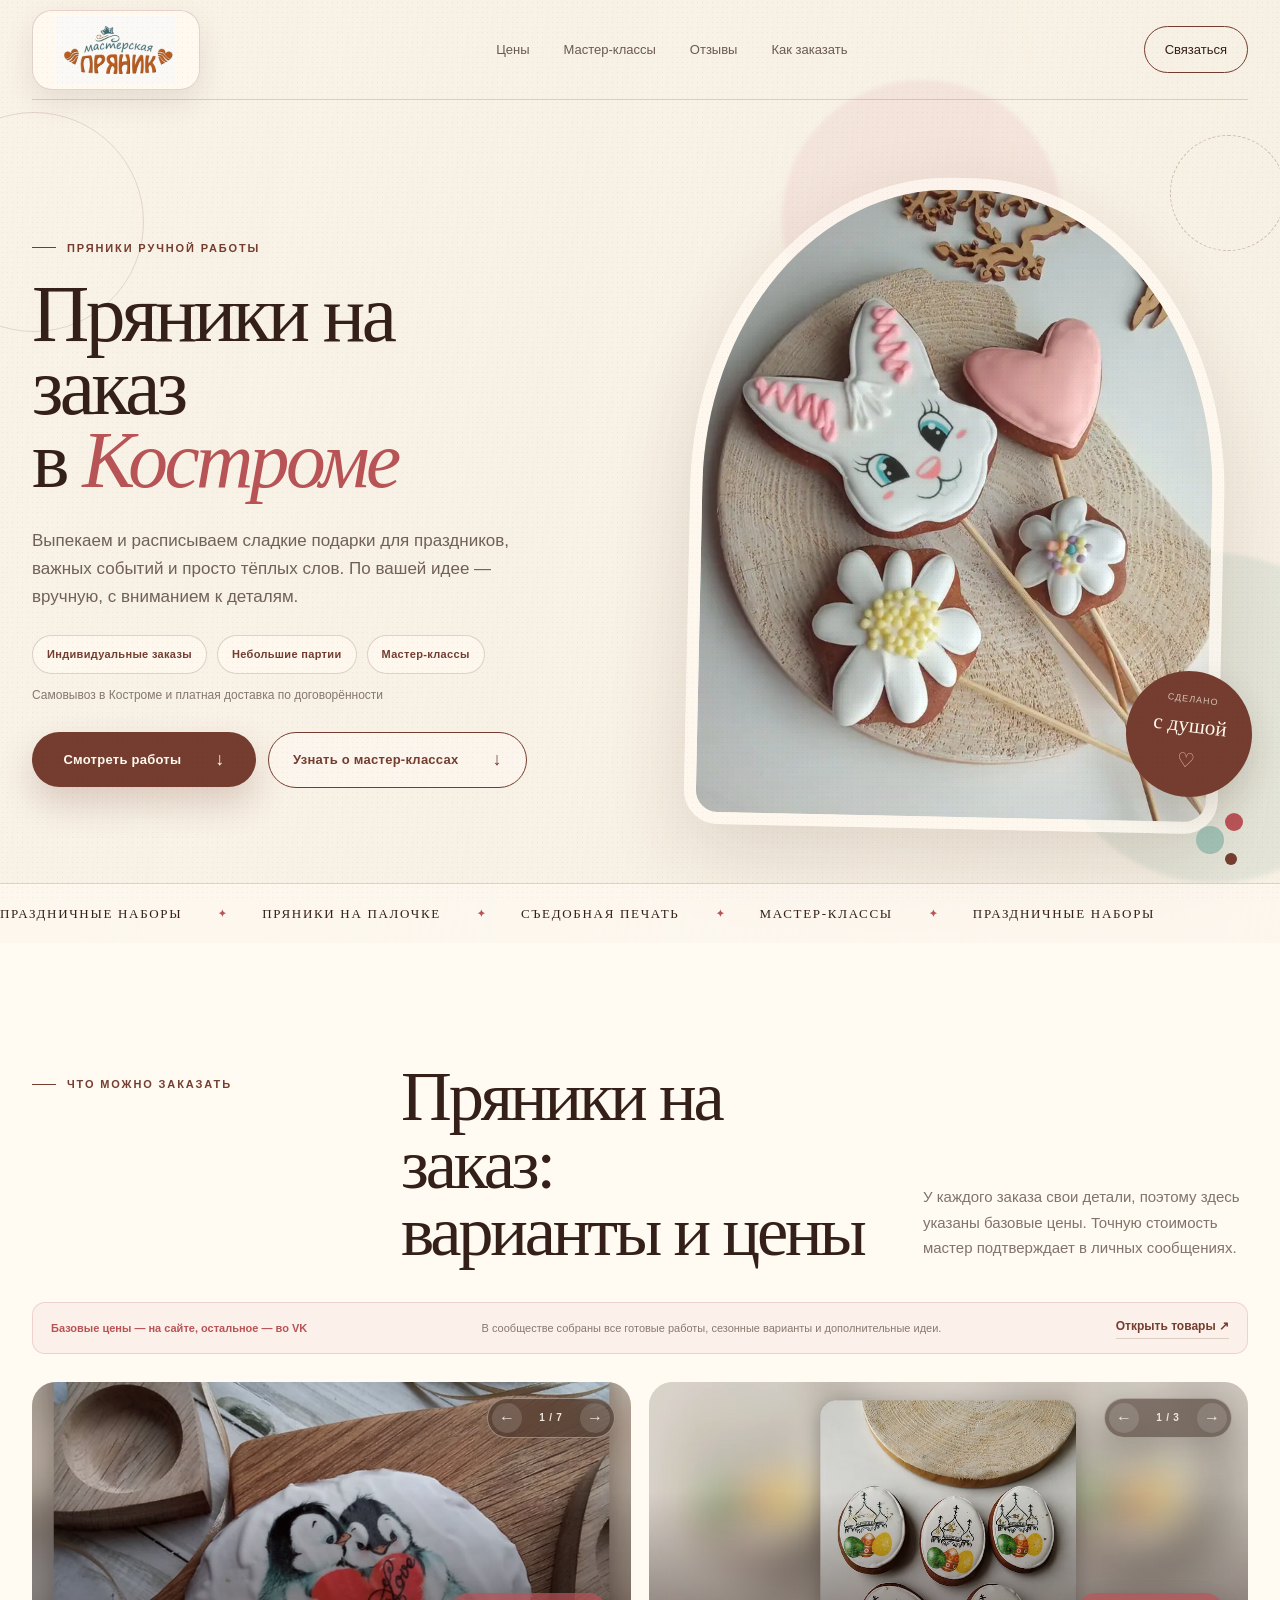
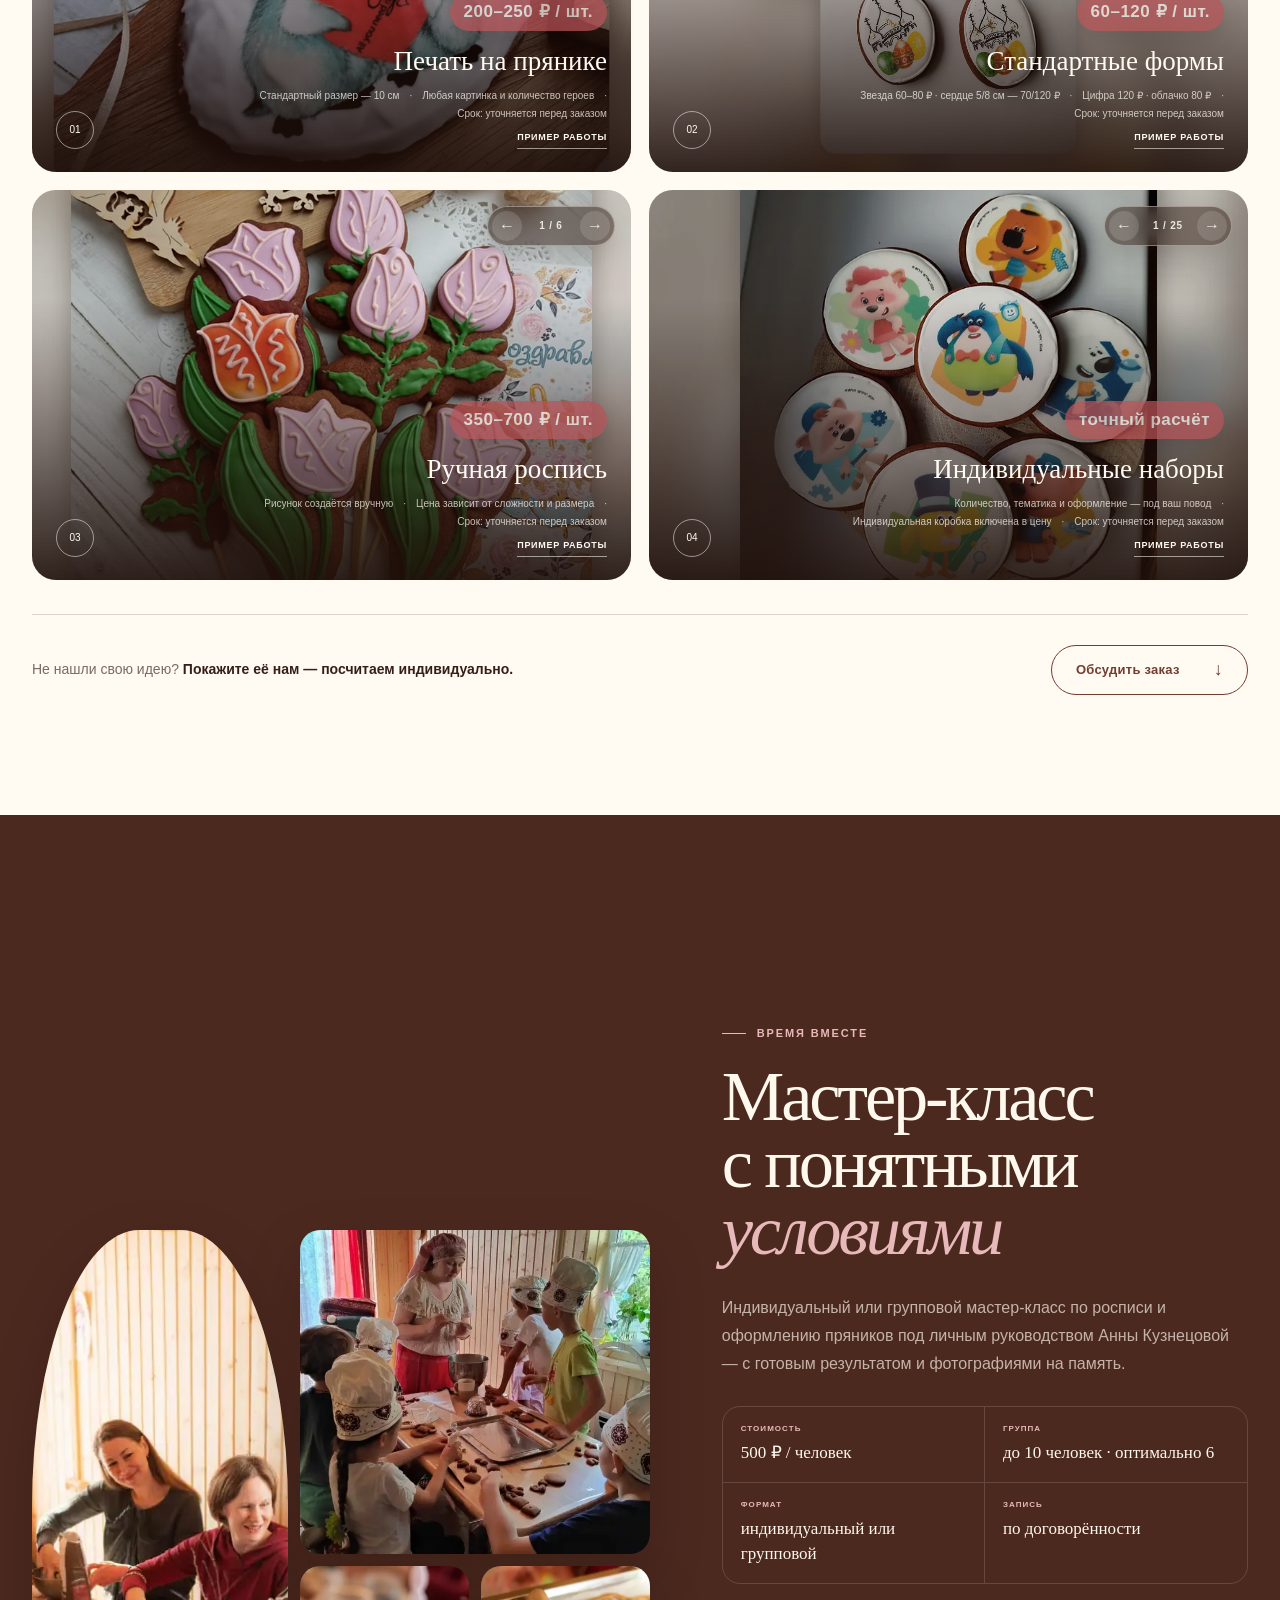
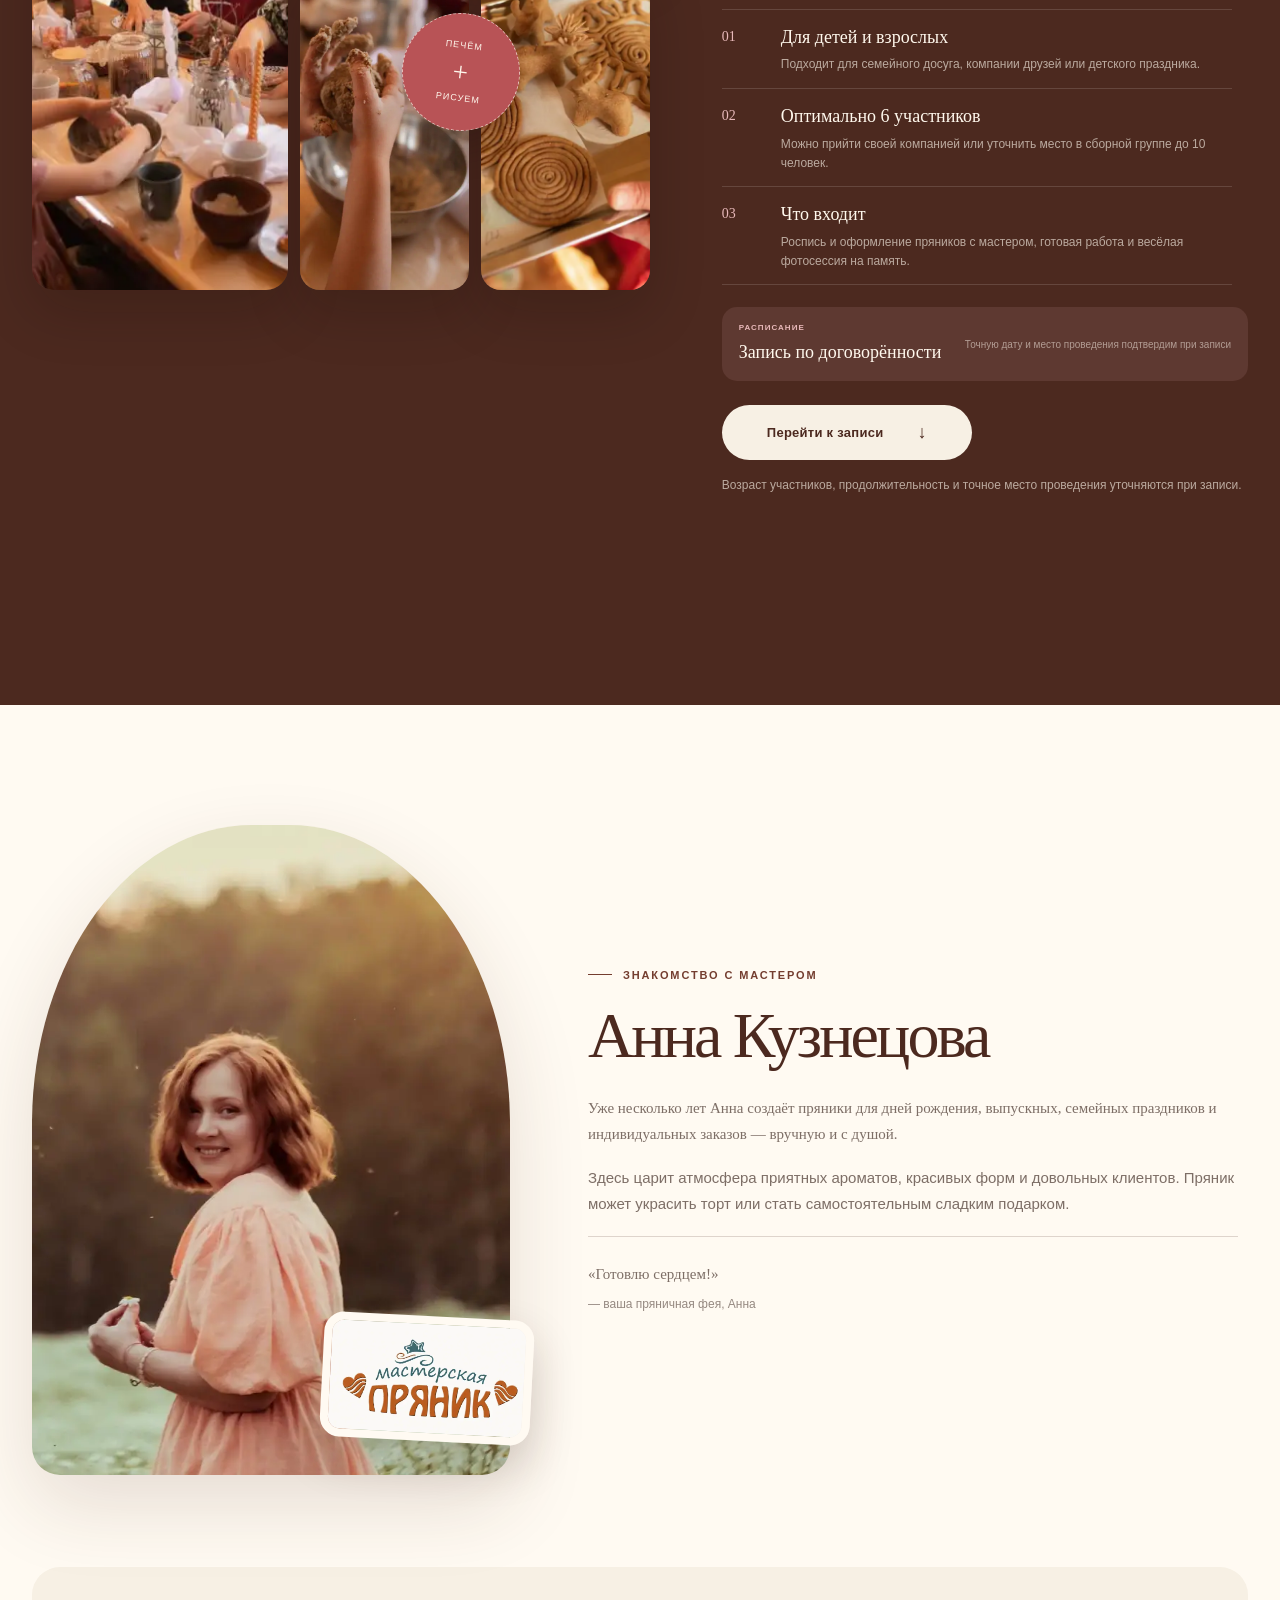
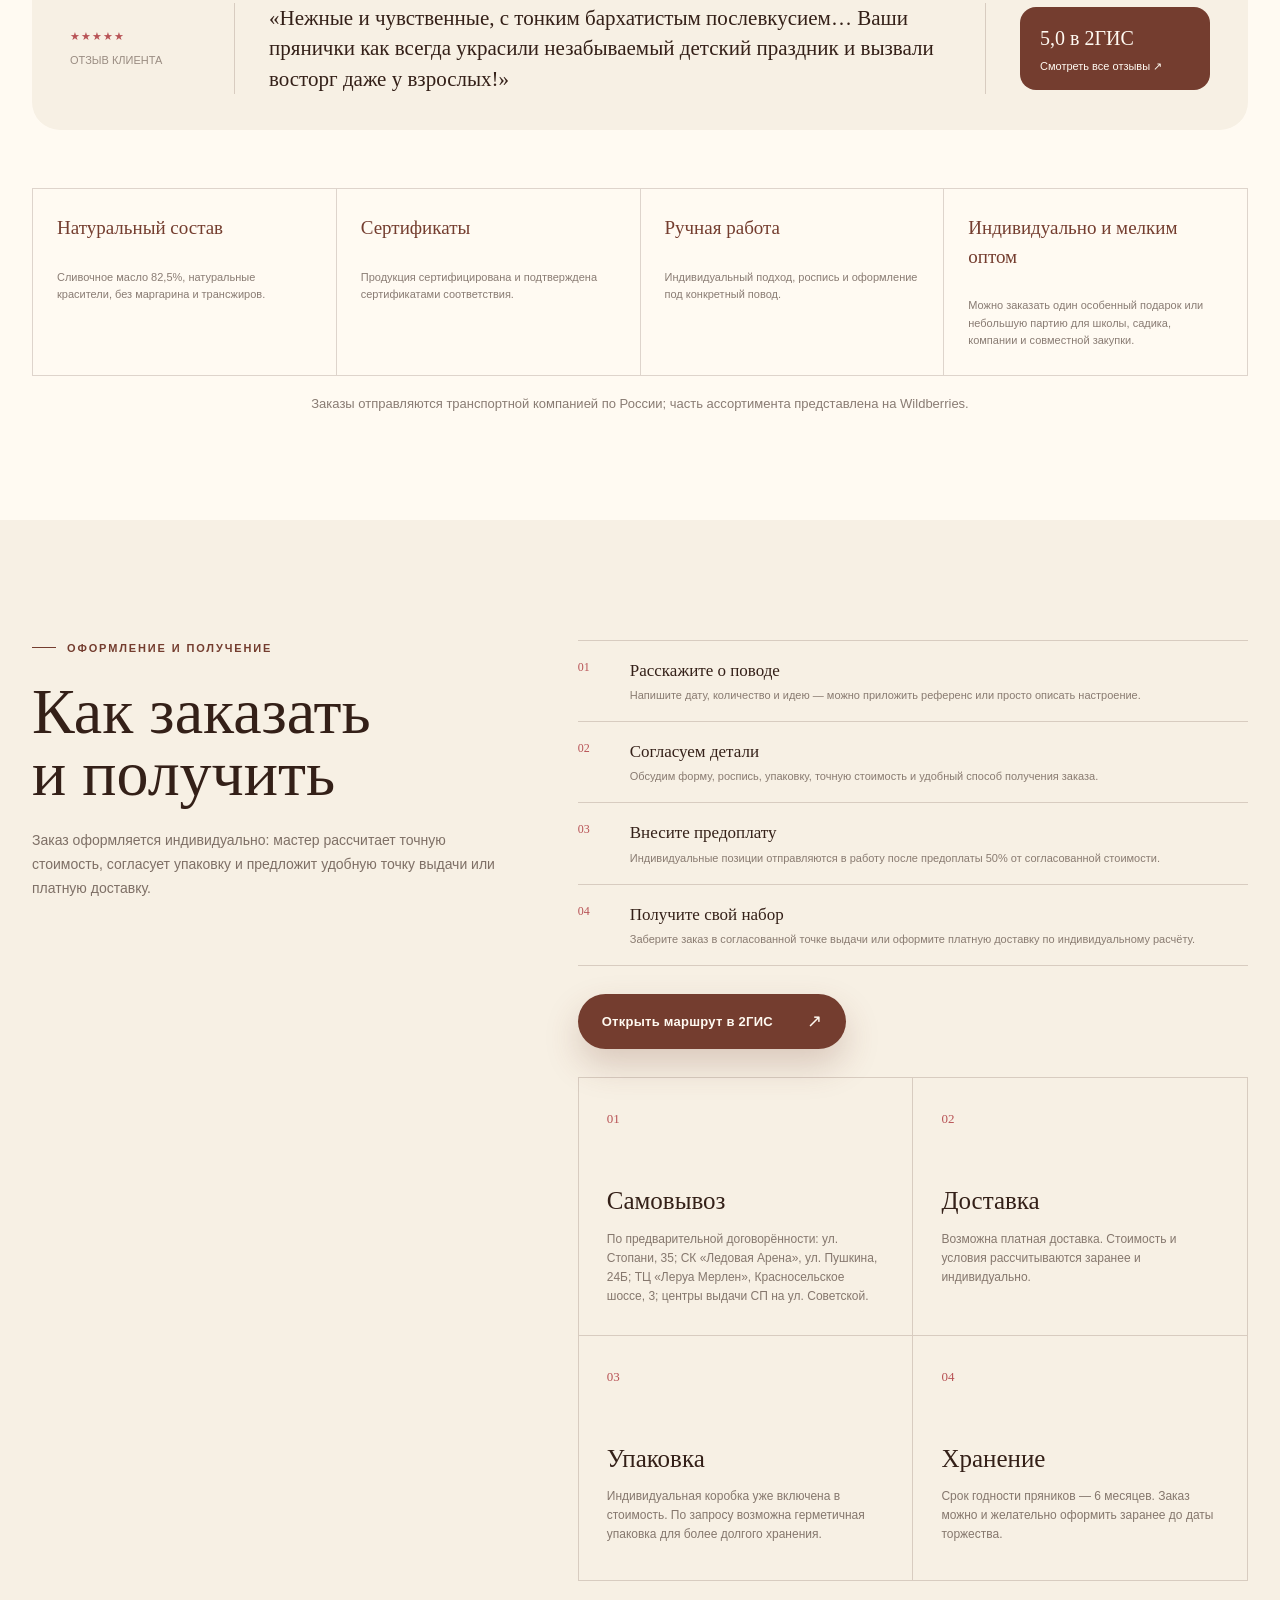
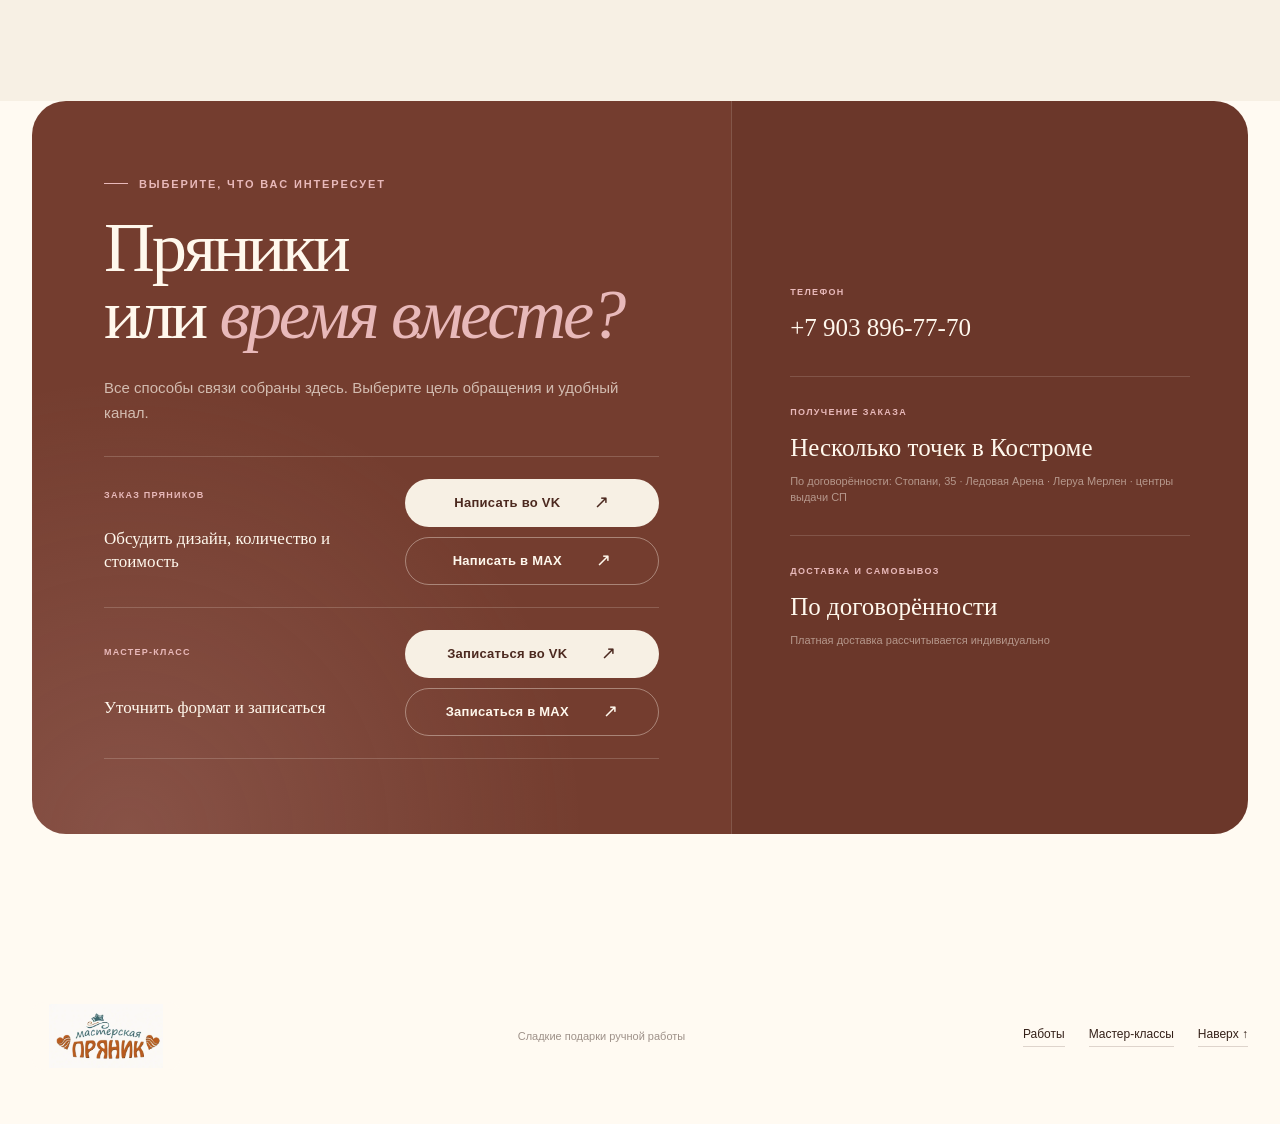
==== commit 5126ded7: "Replace MAX placeholder with live link" ====
--- a/pryanik44-carousel/index.html
+++ b/pryanik44-carousel/index.html
@@ -1,6 +1,6 @@
 <!DOCTYPE html><html lang="ru"><head><meta charSet="utf-8"/><meta name="viewport" content="width=device-width, initial-scale=1"/><title>Пряники на заказ в Костроме — Пряник 44</title><meta name="description" content="Пряники на заказ в Костроме от мастерской «Пряник 44»: ручная работа, индивидуальный дизайн, подарочные наборы и пряники для праздников."/><meta name="robots" content="index, follow"/><meta property="og:title" content="Пряники на заказ в Костроме — Пряник 44"/><meta property="og:description" content="Пряники на заказ в Костроме от мастерской «Пряник 44»: ручная работа, индивидуальный дизайн, подарочные наборы и пряники для праздников."/><meta property="og:url" content="https://pryanik44.online/"/><meta property="og:site_name" content="Пряник 44"/><meta property="og:type" content="website"/><meta property="og:locale" content="ru_RU"/><meta property="og:image" content="https://pryanik44.online/images/hero-bunny.jpg"/><meta property="og:image:width" content="1440"/><meta property="og:image:height" content="1974"/><meta property="og:image:alt" content="Расписные пряники ручной работы мастерской «Пряник 44»"/><meta name="twitter:card" content="summary_large_image"/><meta name="twitter:title" content="Пряники на заказ в Костроме — Пряник 44"/><meta name="twitter:description" content="Пряники на заказ в Костроме от мастерской «Пряник 44»: ручная работа, индивидуальный дизайн, подарочные наборы и пряники для праздников."/><meta name="twitter:image" content="https://pryanik44.online/images/hero-bunny.jpg"/><link rel="shortcut icon" href="https://pryanik44.online/images/pryanik-brand-crop.webp"/><link rel="icon" href="https://pryanik44.online/images/pryanik-brand-crop.webp" type="image/webp"/><link rel="canonical" href="https://pryanik44.online/"/><style>/*! tailwindcss v4.2.1 | MIT License | https://tailwindcss.com */
 @layer properties{@supports (((-webkit-hyphens:none)) and (not (margin-trim:inline))) or ((-moz-orient:inline) and (not (color:rgb(from red r g b)))){*,:before,:after,::backdrop{--tw-rotate-x:initial;--tw-rotate-y:initial;--tw-rotate-z:initial;--tw-skew-x:initial;--tw-skew-y:initial;--tw-border-style:solid;--tw-ordinal:initial;--tw-slashed-zero:initial;--tw-numeric-figure:initial;--tw-numeric-spacing:initial;--tw-numeric-fraction:initial;--tw-shadow:0 0 #0000;--tw-shadow-color:initial;--tw-shadow-alpha:100%;--tw-inset-shadow:0 0 #0000;--tw-inset-shadow-color:initial;--tw-inset-shadow-alpha:100%;--tw-ring-color:initial;--tw-ring-shadow:0 0 #0000;--tw-inset-ring-color:initial;--tw-inset-ring-shadow:0 0 #0000;--tw-ring-inset:initial;--tw-ring-offset-width:0px;--tw-ring-offset-color:#fff;--tw-ring-offset-shadow:0 0 #0000;--tw-outline-style:solid;--tw-blur:initial;--tw-brightness:initial;--tw-contrast:initial;--tw-grayscale:initial;--tw-hue-rotate:initial;--tw-invert:initial;--tw-opacity:initial;--tw-saturate:initial;--tw-sepia:initial;--tw-drop-shadow:initial;--tw-drop-shadow-color:initial;--tw-drop-shadow-alpha:100%;--tw-drop-shadow-size:initial;--tw-backdrop-blur:initial;--tw-backdrop-brightness:initial;--tw-backdrop-contrast:initial;--tw-backdrop-grayscale:initial;--tw-backdrop-hue-rotate:initial;--tw-backdrop-invert:initial;--tw-backdrop-opacity:initial;--tw-backdrop-saturate:initial;--tw-backdrop-sepia:initial;--tw-ease:initial}}}@layer theme{:root,:host{--font-sans:ui-sans-serif, system-ui, sans-serif, "Apple Color Emoji", "Segoe UI Emoji", "Segoe UI Symbol", "Noto Color Emoji";--font-mono:ui-monospace, SFMono-Regular, Menlo, Monaco, Consolas, "Liberation Mono", "Courier New", monospace;--spacing:.25rem;--ease-in:cubic-bezier(.4, 0, 1, 1);--ease-out:cubic-bezier(0, 0, .2, 1);--ease-in-out:cubic-bezier(.4, 0, .2, 1);--default-transition-duration:.15s;--default-transition-timing-function:cubic-bezier(.4, 0, .2, 1);--default-font-family:var(--font-sans);--default-mono-font-family:var(--font-mono)}}@layer base{*,:after,:before,::backdrop{box-sizing:border-box;border:0 solid;margin:0;padding:0}::file-selector-button{box-sizing:border-box;border:0 solid;margin:0;padding:0}html,:host{-webkit-text-size-adjust:100%;tab-size:4;line-height:1.5;font-family:var(--default-font-family,ui-sans-serif, system-ui, sans-serif, "Apple Color Emoji", "Segoe UI Emoji", "Segoe UI Symbol", "Noto Color Emoji");font-feature-settings:var(--default-font-feature-settings,normal);font-variation-settings:var(--default-font-variation-settings,normal);-webkit-tap-highlight-color:transparent}hr{height:0;color:inherit;border-top-width:1px}abbr:where([title]){-webkit-text-decoration:underline dotted;text-decoration:underline dotted}h1,h2,h3,h4,h5,h6{font-size:inherit;font-weight:inherit}a{color:inherit;-webkit-text-decoration:inherit;-webkit-text-decoration:inherit;-webkit-text-decoration:inherit;-webkit-text-decoration:inherit;text-decoration:inherit}b,strong{font-weight:bolder}code,kbd,samp,pre{font-family:var(--default-mono-font-family,ui-monospace, SFMono-Regular, Menlo, Monaco, Consolas, "Liberation Mono", "Courier New", monospace);font-feature-settings:var(--default-mono-font-feature-settings,normal);font-variation-settings:var(--default-mono-font-variation-settings,normal);font-size:1em}small{font-size:80%}sub,sup{vertical-align:baseline;font-size:75%;line-height:0;position:relative}sub{bottom:-.25em}sup{top:-.5em}table{text-indent:0;border-color:inherit;border-collapse:collapse}:-moz-focusring{outline:auto}progress{vertical-align:baseline}summary{display:list-item}ol,ul,menu{list-style:none}img,svg,video,canvas,audio,iframe,embed,object{vertical-align:middle;display:block}img,video{max-width:100%;height:auto}button,input,select,optgroup,textarea{font:inherit;font-feature-settings:inherit;font-variation-settings:inherit;letter-spacing:inherit;color:inherit;opacity:1;background-color:#0000;border-radius:0}::file-selector-button{font:inherit;font-feature-settings:inherit;font-variation-settings:inherit;letter-spacing:inherit;color:inherit;opacity:1;background-color:#0000;border-radius:0}:where(select:is([multiple],[size])) optgroup{font-weight:bolder}:where(select:is([multiple],[size])) optgroup option{padding-inline-start:20px}::file-selector-button{margin-inline-end:4px}::placeholder{opacity:1}@supports (not ((-webkit-appearance:-apple-pay-button))) or (contain-intrinsic-size:1px){::placeholder{color:currentColor}@supports (color:color-mix(in lab, red, red)){::placeholder{color:color-mix(in oklab, currentcolor 50%, transparent)}}}textarea{resize:vertical}::-webkit-search-decoration{-webkit-appearance:none}::-webkit-date-and-time-value{min-height:1lh;text-align:inherit}::-webkit-datetime-edit{display:inline-flex}::-webkit-datetime-edit-fields-wrapper{padding:0}::-webkit-datetime-edit{padding-block:0}::-webkit-datetime-edit-year-field{padding-block:0}::-webkit-datetime-edit-month-field{padding-block:0}::-webkit-datetime-edit-day-field{padding-block:0}::-webkit-datetime-edit-hour-field{padding-block:0}::-webkit-datetime-edit-minute-field{padding-block:0}::-webkit-datetime-edit-second-field{padding-block:0}::-webkit-datetime-edit-millisecond-field{padding-block:0}::-webkit-datetime-edit-meridiem-field{padding-block:0}::-webkit-calendar-picker-indicator{line-height:1}:-moz-ui-invalid{box-shadow:none}button,input:where([type=button],[type=reset],[type=submit]){appearance:button}::file-selector-button{appearance:button}::-webkit-inner-spin-button{height:auto}::-webkit-outer-spin-button{height:auto}[hidden]:where(:not([hidden=until-found])){display:none!important}}@layer components;@layer utilities{.\@container{container-type:inline-size}.collapse{visibility:collapse}.invisible{visibility:hidden}.visible{visibility:visible}.absolute{position:absolute}.fixed{position:fixed}.relative{position:relative}.static{position:static}.sticky{position:sticky}.start{inset-inline-start:var(--spacing)}.start\!{inset-inline-start:var(--spacing)!important}.end{inset-inline-end:var(--spacing)}.end\!{inset-inline-end:var(--spacing)!important}.isolate{isolation:isolate}.\!container{width:100%!important}@media (width>=40rem){.\!container{max-width:40rem!important}}@media (width>=48rem){.\!container{max-width:48rem!important}}@media (width>=64rem){.\!container{max-width:64rem!important}}@media (width>=80rem){.\!container{max-width:80rem!important}}@media (width>=96rem){.\!container{max-width:96rem!important}}.container{width:100%}@media (width>=40rem){.container{max-width:40rem}}@media (width>=48rem){.container{max-width:48rem}}@media (width>=64rem){.container{max-width:64rem}}@media (width>=80rem){.container{max-width:80rem}}@media (width>=96rem){.container{max-width:96rem}}.m-6{margin:calc(var(--spacing) * 6)}.m-7{margin:calc(var(--spacing) * 7)}.block{display:block}.contents{display:contents}.flex{display:flex}.flow-root{display:flow-root}.grid{display:grid}.hidden{display:none}.inline{display:inline}.inline\!{display:inline!important}.inline-block{display:inline-block}.table{display:table}.table-caption{display:table-caption}.table-cell{display:table-cell}.table-column{display:table-column}.table-column-group{display:table-column-group}.table-footer-group{display:table-footer-group}.table-header-group{display:table-header-group}.table-row{display:table-row}.table-row-group{display:table-row-group}.h-6{height:calc(var(--spacing) * 6)}.h-8{height:calc(var(--spacing) * 8)}.h-min{height:min-content}.w-3{width:calc(var(--spacing) * 3)}.flex-shrink,.shrink{flex-shrink:1}.flex-grow,.grow{flex-grow:1}.border-collapse{border-collapse:collapse}.transform{transform:var(--tw-rotate-x,) var(--tw-rotate-y,) var(--tw-rotate-z,) var(--tw-skew-x,) var(--tw-skew-y,)}.resize{resize:both}.flex-wrap{flex-wrap:wrap}.self-end{align-self:flex-end}.self-start{align-self:flex-start}.truncate{text-overflow:ellipsis;white-space:nowrap;overflow:hidden}.rounded{border-radius:.25rem}.border{border-style:var(--tw-border-style);border-width:1px}.mask-repeat{-webkit-mask-repeat:repeat;mask-repeat:repeat}.p-0{padding:calc(var(--spacing) * 0)}.text-justify{text-align:justify}.font-sans{font-family:var(--font-sans)}.break-all{word-break:break-all}.capitalize{text-transform:capitalize}.lowercase{text-transform:lowercase}.uppercase{text-transform:uppercase}.italic{font-style:italic}.ordinal{--tw-ordinal:ordinal;font-variant-numeric:var(--tw-ordinal,) var(--tw-slashed-zero,) var(--tw-numeric-figure,) var(--tw-numeric-spacing,) var(--tw-numeric-fraction,)}.line-through{text-decoration-line:line-through}.overline{text-decoration-line:overline}.underline{text-decoration-line:underline}.antialiased{-webkit-font-smoothing:antialiased;-moz-osx-font-smoothing:grayscale}.shadow{--tw-shadow:0 1px 3px 0 var(--tw-shadow-color,#0000001a), 0 1px 2px -1px var(--tw-shadow-color,#0000001a);box-shadow:var(--tw-inset-shadow), var(--tw-inset-ring-shadow), var(--tw-ring-offset-shadow), var(--tw-ring-shadow), var(--tw-shadow)}.ring{--tw-ring-shadow:var(--tw-ring-inset,) 0 0 0 calc(1px + var(--tw-ring-offset-width)) var(--tw-ring-color,currentcolor);box-shadow:var(--tw-inset-shadow), var(--tw-inset-ring-shadow), var(--tw-ring-offset-shadow), var(--tw-ring-shadow), var(--tw-shadow)}.outline{outline-style:var(--tw-outline-style);outline-width:1px}.blur{--tw-blur:blur(8px);filter:var(--tw-blur,) var(--tw-brightness,) var(--tw-contrast,) var(--tw-grayscale,) var(--tw-hue-rotate,) var(--tw-invert,) var(--tw-saturate,) var(--tw-sepia,) var(--tw-drop-shadow,)}.drop-shadow{--tw-drop-shadow-size:drop-shadow(0 1px 2px var(--tw-drop-shadow-color,#0000001a)) drop-shadow(0 1px 1px var(--tw-drop-shadow-color,#0000000f));--tw-drop-shadow:drop-shadow(0 1px 2px #0000001a) drop-shadow(0 1px 1px #0000000f);filter:var(--tw-blur,) var(--tw-brightness,) var(--tw-contrast,) var(--tw-grayscale,) var(--tw-hue-rotate,) var(--tw-invert,) var(--tw-saturate,) var(--tw-sepia,) var(--tw-drop-shadow,)}.grayscale{--tw-grayscale:grayscale(100%);filter:var(--tw-blur,) var(--tw-brightness,) var(--tw-contrast,) var(--tw-grayscale,) var(--tw-hue-rotate,) var(--tw-invert,) var(--tw-saturate,) var(--tw-sepia,) var(--tw-drop-shadow,)}.invert{--tw-invert:invert(100%);filter:var(--tw-blur,) var(--tw-brightness,) var(--tw-contrast,) var(--tw-grayscale,) var(--tw-hue-rotate,) var(--tw-invert,) var(--tw-saturate,) var(--tw-sepia,) var(--tw-drop-shadow,)}.sepia{--tw-sepia:sepia(100%);filter:var(--tw-blur,) var(--tw-brightness,) var(--tw-contrast,) var(--tw-grayscale,) var(--tw-hue-rotate,) var(--tw-invert,) var(--tw-saturate,) var(--tw-sepia,) var(--tw-drop-shadow,)}.filter{filter:var(--tw-blur,) var(--tw-brightness,) var(--tw-contrast,) var(--tw-grayscale,) var(--tw-hue-rotate,) var(--tw-invert,) var(--tw-saturate,) var(--tw-sepia,) var(--tw-drop-shadow,)}.backdrop-filter{-webkit-backdrop-filter:var(--tw-backdrop-blur,) var(--tw-backdrop-brightness,) var(--tw-backdrop-contrast,) var(--tw-backdrop-grayscale,) var(--tw-backdrop-hue-rotate,) var(--tw-backdrop-invert,) var(--tw-backdrop-opacity,) var(--tw-backdrop-saturate,) var(--tw-backdrop-sepia,);backdrop-filter:var(--tw-backdrop-blur,) var(--tw-backdrop-brightness,) var(--tw-backdrop-contrast,) var(--tw-backdrop-grayscale,) var(--tw-backdrop-hue-rotate,) var(--tw-backdrop-invert,) var(--tw-backdrop-opacity,) var(--tw-backdrop-saturate,) var(--tw-backdrop-sepia,)}.transition{transition-property:color,background-color,border-color,outline-color,text-decoration-color,fill,stroke,--tw-gradient-from,--tw-gradient-via,--tw-gradient-to,opacity,box-shadow,transform,translate,scale,rotate,filter,-webkit-backdrop-filter,backdrop-filter,display,content-visibility,overlay,pointer-events;transition-timing-function:var(--tw-ease,var(--default-transition-timing-function));transition-duration:var(--tw-duration,var(--default-transition-duration))}.ease-in{--tw-ease:var(--ease-in);transition-timing-function:var(--ease-in)}.ease-in-out{--tw-ease:var(--ease-in-out);transition-timing-function:var(--ease-in-out)}.ease-out{--tw-ease:var(--ease-out);transition-timing-function:var(--ease-out)}.\[chunkhash\:\<digest\>\]{chunkhash:<digest>}.\[contenthash\:\<digest\>\]{contenthash:<digest>}.\[fullhash\:\<digest\>\]{fullhash:<digest>}.\[hash\:\<digest\>\]{hash:<digest>}}:root{--cream:#f7f0e4;--cream-deep:#eadcc7;--paper:#fffaf2;--ink:#342018;--brown:#743d2f;--brown-dark:#4c291f;--berry:#b85356;--pink:#e8b9ba;--mint:#9fbdb0;--line:#48291e2e;--shadow:0 30px 80px #4d2b1f24}*{box-sizing:border-box}html{scroll-behavior:smooth}body{background:var(--paper);color:var(--ink);text-rendering:optimizelegibility;margin:0;font-family:Arial,Helvetica,sans-serif}body:before{z-index:20;pointer-events:none;content:"";opacity:.17;mix-blend-mode:multiply;background-image:radial-gradient(#3b1f1559 .55px,#0000 .55px);background-size:5px 5px;position:fixed;inset:0}a{color:inherit;text-decoration:none}img{width:100%;display:block}button,a{-webkit-tap-highlight-color:transparent}.shell{width:min(1240px,100% - 64px);margin-inline:auto}.section{padding-block:120px}.hero{background:linear-gradient(100deg, #fffaf233, #f7f0e4b8), var(--cream);min-height:920px;position:relative;overflow:hidden}.hero:before{content:"";border:1px solid #743d2f29;border-radius:50%;width:220px;height:220px;position:absolute;top:112px;left:-76px}.heroGlow{filter:blur(2px);opacity:.55;border-radius:999px;position:absolute}.heroGlowOne{background:#e8b9ba6b;width:280px;height:280px;top:80px;right:17%}.heroGlowTwo{background:#9fbdb061;width:330px;height:330px;bottom:60px;right:-100px}.siteHeader{z-index:5;border-bottom:1px solid var(--line);justify-content:space-between;align-items:center;min-height:100px;display:flex;position:relative}.brand{align-items:center;gap:12px;display:inline-flex}.brandLogo{object-fit:contain;width:148px;height:78px}.brandHeader{background:#fffaf2e0;border:1px solid #743d2f33;border-radius:20px;padding:5px 14px;box-shadow:0 12px 30px #4d2b1f1a}.brandHeader .brandLogo{width:138px;height:68px}.brandFooter .brandLogo{background:var(--paper);border-radius:12px;height:68px;padding:2px 6px}.brandMark{width:44px;height:44px;color:var(--brown);background:#ffffff59;border:1px solid #743d2f4d;border-radius:50% 50% 44% 44%;place-items:center;font-family:Georgia,Times New Roman,serif;font-size:23px;display:grid}.brand>span:last-child{flex-direction:column;display:flex}.brand strong{letter-spacing:.14em;font-family:Georgia,Times New Roman,serif;font-size:19px}.brand small{color:#34201894;letter-spacing:.08em;text-transform:uppercase;margin-top:2px;font-size:10px}.desktopNav{color:#342018b8;gap:34px;font-size:13px;display:flex}.desktopNav a{padding-block:12px;position:relative}.desktopNav a:after{content:"";background:var(--brown);height:1px;transition:transform .18s;position:absolute;bottom:5px;left:0;right:0;transform:scaleX(0)}.desktopNav a:hover:after{transform:scaleX(1)}.headerCta{border:1px solid var(--brown);border-radius:999px;padding:13px 20px;font-size:13px;transition:background .18s,color .18s}.headerCta:hover{background:var(--brown);color:var(--paper)}.heroGrid{z-index:2;grid-template-columns:.88fr 1.12fr;align-items:center;gap:56px;min-height:720px;padding-block:58px 90px;display:grid;position:relative}.heroCopy{padding-top:16px}.eyebrow{color:var(--brown);letter-spacing:.17em;text-transform:uppercase;align-items:center;gap:11px;margin:0 0 22px;font-size:11px;font-weight:700;display:flex}.eyebrow>span{background:currentColor;width:24px;height:1px;display:inline-block}.hero h1,.sectionHeading h2,.masterclass h2,.contact h2{letter-spacing:-.045em;margin:0;font-family:Georgia,Times New Roman,serif;font-weight:400}.hero h1{max-width:630px;font-size:clamp(62px,6.2vw,92px);line-height:.92}.hero h1 em,.masterclass h2 em,.contact h2 em{color:var(--berry);font-weight:400}.heroLead{color:#342018b0;max-width:570px;margin:30px 0 0;font-size:17px;line-height:1.65}.heroActions,.contactActions{align-items:center;gap:27px;margin-top:34px;display:flex}.button{letter-spacing:.02em;border-radius:999px;justify-content:center;align-items:center;gap:34px;min-height:55px;padding:0 24px;font-size:13px;font-weight:700;transition:transform .18s,background .18s,color .18s;display:inline-flex}.button:hover{transform:translateY(-2px)}.button span{font-size:18px;font-weight:400}.buttonPrimary{background:var(--brown);color:#fff9f0;min-width:224px;box-shadow:0 16px 35px #743d2f38}.buttonPrimary:hover{background:var(--brown-dark)}.textLink{border-bottom:1px solid #34201880;padding:12px 0;font-size:13px}.textLink span{margin-left:8px}.heroNotes{color:#342018a3;gap:28px;margin:39px 0 0;padding:0;font-size:12px;list-style:none;display:flex}.heroNotes li{align-items:center;gap:8px;display:flex}.noteIcon{color:var(--berry)}.heroVisual{justify-self:end;width:min(100%,610px);padding:20px 24px 24px 52px;position:relative}.heroVisual:before,.heroVisual:after{content:"";border-radius:50%;position:absolute}.heroVisual:before{border:1px dashed #743d2f4d;width:116px;height:116px;top:-23px;right:-38px}.heroVisual:after{background:var(--berry);width:18px;height:18px;box-shadow:-24px 18px 0 5px var(--mint), -3px 37px 0 -3px var(--brown);bottom:22px;right:5px}.heroPhotoFrame{aspect-ratio:.82;box-shadow:var(--shadow);border:12px solid #fffaf2bf;border-radius:48% 48% 34px 34px;position:relative;overflow:hidden;transform:rotate(1.2deg)}.heroPhotoFrame:after{content:"";position:absolute;inset:0;box-shadow:inset 0 0 80px #522c1f12}.heroPhoto{object-fit:cover;object-position:50% 48%;height:100%}.photoBadge{z-index:2;text-align:center;border-radius:50%;flex-direction:column;justify-content:center;align-items:center;display:flex;position:absolute;box-shadow:0 14px 35px #381e1429}.photoBadgeTop{width:108px;height:108px;color:var(--brown);background:#fffaf2;top:85px;left:0;transform:rotate(-8deg)}.photoBadgeTop>span:first-child{font-family:Georgia,Times New Roman,serif;font-size:28px}.photoBadgeTop .stars{color:var(--berry);letter-spacing:.08em;margin-top:2px;font-size:9px}.photoBadgeTop small{color:#3420188c;text-transform:uppercase;margin-top:4px;font-size:9px}.photoBadgeBottom{background:var(--brown);color:#fff8ed;width:126px;height:126px;bottom:56px;right:-4px;transform:rotate(7deg)}.photoBadgeBottom small{opacity:.7;letter-spacing:.12em;text-transform:uppercase;font-size:9px}.photoBadgeBottom strong{margin-top:3px;font-family:Georgia,Times New Roman,serif;font-size:21px;font-weight:400}.photoBadgeBottom i{color:var(--pink);margin-top:4px;font-family:Georgia,Times New Roman,serif;font-size:20px;font-style:normal}.heroTicker{z-index:3;border-top:1px solid var(--line);background:#fffaf2b3;position:absolute;bottom:0;left:0;right:0;overflow:hidden}.heroTicker>div{align-items:center;gap:36px;width:max-content;padding-block:20px;animation:28s linear infinite ticker;display:flex}.heroTicker span{letter-spacing:.13em;font-family:Georgia,Times New Roman,serif;font-size:13px}.heroTicker b{color:var(--berry);font-size:10px}@keyframes ticker{to{transform:translate(-42%)}}.sectionHeading{grid-template-columns:.85fr 1.25fr .85fr;align-items:end;gap:44px;margin-bottom:54px;display:grid}.sectionHeading .eyebrow{align-self:start;margin-top:13px}.sectionHeading h2{font-size:clamp(48px,5.5vw,76px);line-height:.96}.sectionHeading>p:last-child{color:#3420189e;margin:0 0 5px;font-size:15px;line-height:1.7}.workGrid{grid-template-rows:370px 310px;grid-template-columns:1.04fr .96fr;gap:18px;display:grid}.workCard{background:var(--cream-deep);border-radius:24px;position:relative;overflow:hidden}.workCardTall{grid-row:1/3}.workCardWide{grid-column:2}.workCardSmall{grid-column:auto}.workGrid .workCardSmall:nth-of-type(3),.workGrid .workCardSmall:nth-of-type(4){display:none}.workCard img{object-fit:cover;height:100%;transition:transform .7s cubic-bezier(.2,.7,0,1)}.workCardTall img{object-position:50% 48%}.workCardWide img{object-position:50% 47%}.workCard:hover img{transform:scale(1.035)}.workCard:after{content:"";background:linear-gradient(#27140e0a 42%,#27140ebf);position:absolute;inset:0}.workOverlay{z-index:1;color:#fffaf2;justify-content:space-between;align-items:flex-end;gap:24px;display:flex;position:absolute;bottom:23px;left:24px;right:24px}.workOverlay>span{border:1px solid #ffffff80;border-radius:50%;flex:none;place-items:center;width:38px;height:38px;font-size:10px;display:grid}.workOverlay>div{text-align:right;max-width:360px;margin-left:auto}.workOverlay h3{margin:0;font-family:Georgia,Times New Roman,serif;font-size:27px;font-weight:400}.workOverlay p{opacity:.72;margin:6px 0 0;font-size:11px;line-height:1.45}.worksCta{border-top:1px solid var(--line);justify-content:space-between;align-items:center;margin-top:34px;padding-top:30px;display:flex}.worksCta p{color:#342018a8;margin:0;font-size:14px}.worksCta strong{color:var(--ink)}.buttonOutline{border:1px solid var(--brown);min-height:50px;color:var(--brown)}.buttonOutline:hover{background:var(--brown);color:#fffaf2}.masterclass{background:var(--brown-dark);color:#fff8ed;overflow:hidden}.masterclassInner{grid-template-columns:1.08fr .92fr;align-items:center;gap:90px;min-height:690px;display:grid}.masterclassVisual{min-height:585px;position:relative}.masterclassImageMain,.masterclassImageDetail{position:absolute;overflow:hidden;box-shadow:0 30px 70px #1409053d}.masterclassImageMain{aspect-ratio:.86;border-radius:50% 50% 26px 26px;width:72%;top:0;left:0}.masterclassImageMain img,.masterclassImageDetail img{object-fit:cover;height:100%}.masterclassImageMain img{object-position:43% 50%}.masterclassImageDetail{aspect-ratio:1.08;border:7px solid var(--cream);border-radius:20px;width:48%;bottom:3%;right:0;transform:rotate(3deg)}.roundStamp{z-index:2;background:var(--berry);letter-spacing:.12em;border:1px dashed #fff8eda6;border-radius:50%;place-items:center;width:118px;height:118px;padding:25px 0;font-size:9px;display:grid;position:absolute;top:18%;right:3%;transform:rotate(7deg);box-shadow:0 15px 36px #1d0e093d}.roundStamp b{font-family:Georgia,Times New Roman,serif;font-size:27px;font-weight:400;position:absolute}.roundStamp span:first-child{align-self:start}.roundStamp span:last-child{align-self:end}.eyebrowLight{color:var(--pink)}.masterclass h2,.contact h2{font-size:clamp(52px,5.5vw,77px);line-height:.95}.masterclass h2 em{color:var(--pink)}.masterclassLead{color:#fff8edab;max-width:510px;margin:30px 0 0;font-size:16px;line-height:1.75}.masterclassList{max-width:510px;margin:36px 0 0;padding:0;list-style:none}.masterclassList li{border-top:1px solid #fff8ed24;grid-template-columns:43px 1fr;gap:16px;padding-block:19px;display:grid}.masterclassList li:last-child{border-bottom:1px solid #fff8ed24}.masterclassList>li>span{color:var(--pink);padding-top:2px;font-family:Georgia,Times New Roman,serif;font-size:14px}.masterclassList p{color:#fff8ed9e;margin:0;font-size:12px;line-height:1.55}.masterclassList strong{color:#fff8ed;margin-bottom:4px;font-family:Georgia,Times New Roman,serif;font-size:18px;font-weight:400;display:block}.buttonCream{background:var(--cream);min-width:250px;color:var(--brown-dark);margin-top:35px}.buttonCream:hover{background:#fffaf2}.orderHeading{justify-content:space-between;align-items:flex-end;display:flex}.orderHeading h2{font-size:clamp(50px,5.7vw,78px)}.orderSteps{border-top:1px solid var(--line);grid-template-columns:repeat(3,1fr);display:grid}.orderStep{border-right:1px solid var(--line);min-height:290px;padding:36px 34px 20px 0;position:relative}.orderStep:not(:first-child){padding-left:34px}.orderStep:last-child{border-right:0}.stepNumber{color:var(--berry);font-family:Georgia,Times New Roman,serif;font-size:14px}.stepLine{background:linear-gradient(90deg, var(--berry) 0 34px, var(--line) 34px);width:100%;height:1px;margin:64px 0 25px}.orderStep h3{margin:0;font-family:Georgia,Times New Roman,serif;font-size:26px;font-weight:400}.orderStep p{color:#34201894;max-width:330px;margin:12px 0 0;font-size:13px;line-height:1.65}.contact{padding-top:0}.contactCard{background:radial-gradient(circle at 8% 100%, #e8b9ba2b, transparent 34%), var(--brown);color:#fff8ed;border-radius:34px;grid-template-columns:1.15fr .85fr;min-height:560px;display:grid;overflow:hidden}.contactIntro{padding:75px 72px}.contact h2 em{color:var(--pink)}.contactIntro>p:not(.eyebrow){color:#fff8edad;max-width:600px;margin:27px 0 0;font-size:15px;line-height:1.7}.contactActions{margin-top:0}.contactVk{color:#fff8edd1;border-bottom:1px solid #fff8ed73;margin-top:35px;padding-bottom:5px;font-size:12px}.contactDetails{background:#351b1324;border-left:1px solid #fff8ed29;flex-direction:column;justify-content:center;padding:52px 58px;display:flex}.contactDetails>div{border-bottom:1px solid #fff8ed26;flex-direction:column;padding-block:29px;display:flex}.contactDetails>div:last-child{border-bottom:0}.contactDetails span{color:var(--pink);letter-spacing:.15em;text-transform:uppercase;margin-bottom:10px;font-size:9px;font-weight:700}.contactDetails a,.contactDetails p{margin:0;font-family:Georgia,Times New Roman,serif;font-size:25px}.contactDetails a:hover{color:var(--pink)}.contactDetails small{color:#fff8ed80;margin-top:6px;font-size:11px}.footer{background:var(--paper);padding:48px 0 54px}.footerInner{justify-content:space-between;align-items:center;display:flex}.footerInner>p{color:#3420187a;font-size:11px}.footerInner>div{gap:24px;font-size:12px;display:flex}.footerInner>div a{border-bottom:1px solid var(--line);padding-bottom:3px}.mobileOrderBar{display:none}@media (width>=1120px){.workGrid{grid-template-rows:370px 310px;grid-template-columns:1fr .64fr .64fr}.workCardTall{grid-row:1/3}.workCardWide{grid-column:2/4}.workGrid .workCardSmall:nth-of-type(3),.workGrid .workCardSmall:nth-of-type(4){display:block}}@media (width<=960px){.shell{width:min(100% - 44px,820px)}.desktopNav{display:none}.hero{min-height:auto}.heroGrid{grid-template-columns:1fr;gap:52px;padding-block:78px 130px}.heroCopy{max-width:690px}.heroVisual{justify-self:center;width:min(100%,650px)}.sectionHeading{grid-template-columns:1fr 1.7fr}.sectionHeading>p:last-child{grid-column:2}.masterclassInner{grid-template-columns:1fr;gap:60px}.masterclassVisual{width:min(100%,650px);margin-inline:auto}.masterclassCopy{max-width:650px}.contactCard{grid-template-columns:1fr}.contactDetails{border-top:1px solid #fff8ed29;border-left:0}}@media (width<=680px){body{padding-bottom:78px}.shell{width:calc(100% - 32px)}.section{padding-block:80px}.siteHeader{min-height:78px}.brandLogo{width:122px;height:64px}.brandHeader{border-radius:16px;padding:4px 9px}.brandHeader .brandLogo{width:112px;height:54px}.brandMark{width:39px;height:39px;font-size:20px}.brand strong{font-size:16px}.brand small{font-size:8px}.headerCta{padding:10px 14px;font-size:11px}.heroGrid{gap:42px;padding-block:57px 110px}.hero h1{font-size:clamp(49px,14vw,68px);line-height:.94}.heroLead{margin-top:23px;font-size:15px;line-height:1.62}.heroActions{flex-direction:column;align-items:stretch;gap:10px;margin-top:27px}.button{width:100%}.textLink{border-bottom:0;align-self:center}.heroNotes{flex-direction:column;gap:10px;margin-top:24px}.heroVisual{padding:12px 22px 18px 26px}.heroPhotoFrame{border-width:8px}.photoBadgeTop{width:83px;height:83px;top:55px}.photoBadgeTop>span:first-child{font-size:22px}.photoBadgeBottom{width:96px;height:96px;bottom:30px;right:0}.photoBadgeBottom strong{font-size:17px}.heroTicker>div{gap:26px;padding-block:17px}.heroTicker span{font-size:11px}.sectionHeading{margin-bottom:34px;display:block}.sectionHeading .eyebrow{margin:0 0 20px}.sectionHeading h2,.orderHeading h2{font-size:47px}.sectionHeading>p:last-child{margin-top:22px;font-size:14px}.workGrid{flex-direction:column;display:flex}.workGrid .workCardSmall:nth-of-type(3),.workGrid .workCardSmall:nth-of-type(4){display:block}.workCard,.workCardTall,.workCardWide,.workCardSmall{min-height:390px}.workCardWide,.workCardSmall{min-height:300px}.workOverlay{bottom:18px;left:18px;right:18px}.workOverlay h3{font-size:23px}.worksCta{flex-direction:column;align-items:stretch;gap:22px}.worksCta p{text-align:center}.masterclassInner{gap:46px}.masterclassVisual{min-height:470px}.masterclassImageMain{width:78%}.masterclassImageDetail{width:52%}.roundStamp{width:96px;height:96px;padding:21px 0;top:13%}.roundStamp b{font-size:22px}.masterclass h2,.contact h2{font-size:48px}.masterclassLead{font-size:14px}.buttonCream{min-width:0}.orderHeading,.orderSteps{display:block}.orderStep,.orderStep:not(:first-child){border-right:0;border-bottom:1px solid var(--line);min-height:0;padding:28px 0 34px}.stepLine{margin:28px 0 21px}.contact{padding-top:0}.contactCard{border-radius:0;width:100%}.contactIntro{padding:63px 24px}.contactActions{flex-direction:column;align-items:stretch;gap:8px}.contactChannelGroup{grid-template-columns:1fr}.contactChannelGroup .contactActions{grid-area:auto;margin-top:14px}.contactVk{align-self:center;margin-top:12px}.contactDetails{padding:27px 24px 48px}.contactDetails a,.contactDetails p{font-size:22px}.footer{padding-bottom:40px}.footerInner{flex-direction:column;align-items:flex-start;gap:25px}.footerInner>p{display:none}.mobileOrderBar{z-index:19;color:#fff8ed;-webkit-backdrop-filter:blur(15px);backdrop-filter:blur(15px);background:#4c291ff2;border:1px solid #ffffff2e;border-radius:20px;justify-content:space-between;align-items:center;gap:18px;min-height:64px;padding:9px 9px 9px 18px;display:flex;position:fixed;bottom:10px;left:12px;right:12px;box-shadow:0 15px 38px #29150e52}.mobileOrderBar>div{flex-direction:column;display:flex}.mobileOrderBar small{color:#fff8ed94;font-size:9px}.mobileOrderBar strong{margin-top:2px;font-family:Georgia,Times New Roman,serif;font-size:15px;font-weight:400}.mobileOrderBar>a{background:var(--cream);min-height:45px;color:var(--brown-dark);border-radius:14px;align-items:center;gap:12px;padding:0 17px;font-size:12px;font-weight:700;display:flex}.mobileOrderBar>a:only-child{text-align:center;flex-direction:column;justify-content:center;gap:2px;width:100%}}@media (prefers-reduced-motion:reduce){html{scroll-behavior:auto}.heroTicker>div{animation:none}.button,.workCard img{transition:none}}.mobileQuickNav{display:none}.heroFormats{flex-wrap:wrap;gap:10px;max-width:620px;margin:24px 0 0;display:flex}.heroFormats span{border:1px solid var(--line);color:var(--brown);letter-spacing:.03em;background:#fffaf2b8;border-radius:999px;padding:10px 14px;font-size:11px;font-weight:700}.heroDeliveryNote{color:#34201894;margin:12px 0 0;font-size:12px;line-height:1.5}.heroActions{gap:12px;margin-top:28px}.heroMaxActions{flex-wrap:wrap;gap:9px;margin-top:12px;display:flex}.heroMaxActions a{color:#342018ad;border:1px dashed #743d2f57;border-radius:10px;align-items:center;gap:8px;padding:8px 11px;font-size:11px;display:inline-flex}.heroMaxActions small{color:#34201875;font-size:9px}.buttonSecondary{border:1px solid var(--brown);min-height:56px;color:var(--brown);background:#fffaf28f}.buttonSecondary:hover{background:var(--brown);color:#fffaf2}.demoNotice{color:#3420188c;align-items:center;gap:9px;margin:20px 0 0;font-size:10px;line-height:1.45;display:flex}.demoNotice>span{min-height:21px;color:var(--berry);letter-spacing:.13em;border:1px solid #b8535652;border-radius:99px;place-items:center;padding:0 7px;font-size:8px;font-weight:700;display:inline-grid}.photoBadgeTop{color:var(--brown);transition:transform .18s}.photoBadgeTop:hover{transform:rotate(-8deg)scale(1.04)}.photoBadgeTop small{max-width:72px;line-height:1.2}.reviewLinkCard{z-index:4;width:190px;min-height:112px;color:var(--brown);background:#fffaf2;border:1px solid #743d2f2b;border-radius:18px;flex-direction:column;justify-content:center;padding:18px 20px;transition:transform .18s,box-shadow .18s;display:flex;position:absolute;top:76px;left:-24px;transform:rotate(-3deg);box-shadow:0 14px 35px #381e1429}.reviewLinkCard:hover,.reviewLinkCard:focus-visible{transform:rotate(-3deg)translateY(-3px);box-shadow:0 18px 42px #381e143b}.reviewLinkCard>span{align-items:center;gap:8px;display:flex}.reviewLinkCard>span strong{font-family:Georgia,Times New Roman,serif;font-size:23px;font-weight:400}.reviewLinkCard i{color:var(--berry);letter-spacing:.04em;font-size:8px;font-style:normal}.reviewLinkCard b{margin-top:7px;font-size:12px}.reviewLinkCard small{color:#3420188c;margin-top:4px;font-size:9px}.prototypeBanner{color:#34201894;background:#e8b9ba21;border:1px solid #b8535633;border-radius:13px;justify-content:space-between;align-items:center;gap:24px;margin:-18px 0 28px;padding:14px 18px;font-size:11px;display:flex}.prototypeBanner strong{color:var(--berry)}.prototypeBanner a{border-bottom:1px solid var(--line);color:var(--brown);flex:none;padding-bottom:3px;font-size:12px;font-weight:700}.workGrid{grid-template-rows:repeat(2,390px);grid-template-columns:repeat(2,minmax(0,1fr))}.workCardTall,.workCardWide,.workCardSmall,.workGrid .workCardSmall:nth-of-type(3),.workGrid .workCardSmall:nth-of-type(4){grid-area:auto;display:block}.workCard{display:block}.workCard:focus-visible{outline:3px solid var(--berry);outline-offset:4px}.workCard:after{z-index:1;pointer-events:none;background:linear-gradient(#27140e14 28%,#1e0f0ae6)}.workOverlay{align-items:flex-end}.workOverlay>div{max-width:390px}.workOverlay .workPrice{background:var(--berry);color:#fffaf2;letter-spacing:.03em;border-radius:999px;align-items:center;min-height:38px;margin:0 0 10px;padding:0 14px;font-family:Arial,Helvetica,sans-serif;font-size:17px;font-weight:700;display:inline-flex;box-shadow:0 9px 24px #1e0f0a47}.workOverlay ul{opacity:.74;flex-wrap:wrap;justify-content:flex-end;gap:4px 10px;margin:8px 0 0;padding:0;font-size:10px;line-height:1.35;list-style:none;display:flex}.workOverlay li:not(:last-child):after{content:"·";margin-left:10px}.workOverlay small{letter-spacing:.08em;text-transform:uppercase;border-bottom:1px solid #fffaf28c;margin-top:11px;padding-bottom:3px;font-size:9px;font-weight:700;display:inline-block}.productCarousel{z-index:1;cursor:grab;touch-action:pan-y pinch-zoom;-webkit-user-select:none;user-select:none;-webkit-tap-highlight-color:transparent;outline:0;position:absolute;inset:0;overflow:hidden}.productCarouselDragging{cursor:grabbing}.productCarousel:focus-visible{box-shadow:inset 0 0 0 3px #fffaf2e6}.productCarouselSlides,.productSlide{width:100%;height:100%;position:absolute;inset:0}.productCarouselSlides{z-index:0}.productSlide{visibility:hidden;object-fit:cover;object-position:50% 50%;opacity:0;filter:saturate(.94)contrast(1.035)brightness(.97)sepia(.035);transition:opacity .36s,transform .7s cubic-bezier(.2,.7,0,1),filter .24s;transform:scale(1.012)}.productSlideActive{visibility:visible;opacity:1}.workCard:hover .productSlideActive{filter:saturate(.98)contrast(1.04)brightness(.99)sepia(.02);transform:scale(1.045)}.productCarouselControls{z-index:5;color:#fffaf2;-webkit-backdrop-filter:blur(10px);backdrop-filter:blur(10px);cursor:default;pointer-events:auto;background:#34201880;border:1px solid #fffaf26b;border-radius:999px;align-items:center;gap:5px;min-height:38px;padding:4px;display:flex;position:absolute;top:16px;right:16px;box-shadow:0 10px 28px #20100b2e}.productCarouselControls button{width:30px;height:30px;color:inherit;cursor:pointer;font:inherit;background:#fffaf229;border:0;border-radius:50%;place-items:center;padding:0;transition:background .16s,transform .16s;display:grid}.productCarouselControls button:hover,.productCarouselControls button:focus-visible{background:#fffaf24d;outline:0;transform:scale(1.06)}.productCarouselControls span{letter-spacing:.08em;text-align:center;min-width:48px;font-size:10px;font-weight:700}.workOverlay{z-index:2;pointer-events:none}.masterclassInner{gap:72px;min-height:920px;padding-block:90px}.masterclassVisual{min-height:690px}.masterclassGallery{grid-template-rows:repeat(2,minmax(0,1fr));grid-template-columns:1.15fr .76fr .76fr;gap:12px;min-height:660px;display:grid}.galleryPhoto{background:#fff8ed14;border-radius:20px;margin:0;position:relative;overflow:hidden;box-shadow:0 22px 55px #14090533}.galleryPhoto img{object-fit:cover;height:100%;transition:transform .65s cubic-bezier(.2,.7,0,1)}.galleryPhoto:hover img{transform:scale(1.025)}.galleryPhotoMain{border-radius:42% 42% 22px 22px;grid-row:1/3}.galleryPhotoMain img{object-position:46% 50%}.galleryPhotoKids{grid-column:2/4}.galleryPhotoKids img{object-position:50% 46%}.galleryPhotoProcess img{object-position:50% 60%}.galleryPhotoResult img{object-position:50% 50%}.masterclassGallery .roundStamp{top:auto;bottom:24%;right:21%}.photoPlaceholder{color:#fff8ed70;letter-spacing:.07em;text-transform:uppercase;margin:0;font-size:10px;position:absolute;bottom:-42px;left:0}.masterclassFacts{border:1px solid #fff8ed26;border-radius:18px;grid-template-columns:repeat(2,1fr);max-width:540px;margin-top:28px;display:grid}.masterclassFacts>div{padding:16px 18px}.masterclassFacts>div:nth-child(odd){border-right:1px solid #fff8ed26}.masterclassFacts>div:nth-child(-n+2){border-bottom:1px solid #fff8ed26}.masterclassFacts small,.datesBlock small{color:var(--pink);letter-spacing:.13em;text-transform:uppercase;margin-bottom:5px;font-size:8px;font-weight:700;display:block}.masterclassFacts strong{font-family:Georgia,Times New Roman,serif;font-size:17px;font-weight:400}.masterclassList{margin-top:25px}.masterclassList li{padding-block:14px}.datesBlock{background:#e8b9ba1c;border-radius:15px;justify-content:space-between;align-items:center;gap:18px;max-width:540px;margin-top:22px;padding:15px 17px;display:flex}.datesBlock strong{font-family:Georgia,Times New Roman,serif;font-size:18px;font-weight:400}.datesBlock>span{color:#fff8ed85;font-size:10px}.masterclassCopy>.buttonCream{margin-top:24px}.masterclassNote{color:#fff8ed9e;max-width:520px;margin:16px 0 0;font-size:12px;line-height:1.55}.demoNoticeDark{color:#fff8ed6e}.trust{padding-bottom:105px}.masterStory{grid-template-columns:minmax(360px,.84fr) 1.16fr;align-items:center;gap:78px;display:grid}.masterPortrait{min-height:650px;position:relative}.masterPortrait>img:first-child{width:100%;height:650px;box-shadow:var(--shadow);object-fit:cover;object-position:50% 34%;border-radius:46% 46% 28px 28px}.masterPortrait .masterLogo{border:8px solid var(--paper);border-radius:20px;width:210px;position:absolute;bottom:34px;right:-22px;transform:rotate(3deg);box-shadow:0 20px 45px #381e1433}.masterStoryCopy h2{color:var(--brown-dark);letter-spacing:-.045em;margin:0 0 28px;font-family:Georgia,Times New Roman,serif;font-size:clamp(52px,5vw,76px);font-weight:400;line-height:.96}.masterStoryCopy>p:not(.eyebrow){color:#342018a3;max-width:650px;margin:0 0 18px;font-size:15px;line-height:1.75}.masterStoryCopy .masterStoryLead{color:var(--ink);font-family:Georgia,Times New Roman,serif;font-size:22px;line-height:1.5}.masterStoryCopy .masterSignature{border-top:1px solid var(--line);color:var(--brown);margin-top:30px;padding-top:24px;font-family:Georgia,Times New Roman,serif;font-size:24px}.masterSignature span{color:#34201885;margin-top:7px;font-family:Arial,Helvetica,sans-serif;font-size:12px;display:block}.featuredReview{background:var(--cream);border-radius:28px;grid-template-columns:130px 1fr 190px;align-items:center;gap:34px;margin-top:92px;padding:36px 38px;display:grid}.featuredReview>div{flex-direction:column;gap:8px;display:flex}.featuredReview>div small{color:#3420187a;text-transform:uppercase;font-size:11px}.featuredReview blockquote{border-right:1px solid var(--line);border-left:1px solid var(--line);margin:0;padding-inline:34px;font-family:Georgia,Times New Roman,serif;font-size:21px;line-height:1.45}.featuredReview>a{background:var(--brown);color:#fffaf2;border-radius:16px;flex-direction:column;justify-content:center;min-height:82px;padding:16px 20px;transition:transform .18s,background .18s;display:flex}.featuredReview>a:hover,.featuredReview>a:focus-visible{background:var(--brown-dark);transform:translateY(-2px)}.featuredReview>a strong{font-family:Georgia,Times New Roman,serif;font-size:20px;font-weight:400}.featuredReview>a span{margin-top:5px;font-size:11px}.reviewGrid{grid-template-columns:repeat(3,1fr);gap:18px;display:grid}.reviewCard{border:1px solid var(--line);background:#f7f0e47a;border-radius:24px;flex-direction:column;justify-content:space-between;min-height:280px;margin:0;padding:30px;display:flex}.reviewStars{color:var(--berry);letter-spacing:.1em;font-size:11px}.reviewCard>p{margin:27px 0 34px;font-family:Georgia,Times New Roman,serif;font-size:22px;line-height:1.38}.reviewCard footer{border-top:1px solid var(--line);justify-content:space-between;align-items:end;gap:16px;padding-top:18px;display:flex}.reviewCard footer strong{font-size:12px}.reviewCard footer span{color:#3420187a;text-align:right;font-size:9px}.reviewFooter{color:#3420187a;justify-content:space-between;align-items:center;gap:24px;margin-top:21px;font-size:10px;display:flex}.reviewFooter p{margin:0}.reviewFooter strong{color:var(--berry)}.reviewFooter a{border-bottom:1px solid var(--line);color:var(--brown);padding-bottom:3px;font-size:11px;font-weight:700}.qualityStrip{border-top:1px solid var(--line);border-left:1px solid var(--line);grid-template-columns:repeat(4,1fr);margin-top:58px;display:grid}.qualityStrip>div{border-right:1px solid var(--line);border-bottom:1px solid var(--line);min-height:175px;padding:25px 24px}.qualityStrip strong{color:var(--brown);font-family:Georgia,Times New Roman,serif;font-size:19px;font-weight:400}.qualityStrip p{color:#34201894;margin:26px 0 0;font-size:11px;line-height:1.6}.qualityDemo{margin-top:16px}.shippingNote{color:#34201894;text-align:center;margin:18px 0 0;font-size:13px;line-height:1.6}.aboutGrid{grid-template-columns:.88fr 1.12fr;align-items:stretch;gap:70px;margin-top:105px;display:grid}.aboutPhoto{background:var(--cream-deep);border-radius:40% 40% 24px 24px;min-height:610px;position:relative;overflow:hidden}.aboutPhoto img{object-fit:cover;height:100%}.aboutPhoto:after{content:"";background:linear-gradient(#0000 60%,#28140eb8);position:absolute;inset:0}.aboutPhoto span{z-index:1;color:#fffaf2d1;letter-spacing:.06em;text-transform:uppercase;font-size:10px;position:absolute;bottom:23px;left:25px;right:25px}.aboutCopy{padding-block:25px}.aboutCopy h3{margin:25px 0 36px;font-family:Georgia,Times New Roman,serif;font-size:clamp(42px,4.4vw,64px);font-weight:400;line-height:1}.infoList{border-top:1px solid var(--line);grid-template-columns:repeat(2,1fr);gap:0 30px;display:grid}.infoList>div{border-bottom:1px solid var(--line);padding:22px 0}.infoList strong{color:var(--brown);font-family:Georgia,Times New Roman,serif;font-size:18px;font-weight:400}.infoList p{color:#34201894;margin:9px 0 0;font-size:12px;line-height:1.6}.delivery{background:var(--cream)}.deliveryInner{grid-template-columns:.82fr 1.18fr;gap:80px;display:grid}.deliveryIntro h2{margin:25px 0 24px;font-family:Georgia,Times New Roman,serif;font-size:clamp(50px,5vw,72px);font-weight:400;line-height:.97}.deliveryIntro>p:not(.eyebrow){color:#3420189e;max-width:470px;margin:0;font-size:14px;line-height:1.7}.deliveryIntro .button{margin-top:32px}.deliveryGrid{border-top:1px solid var(--line);border-left:1px solid var(--line);grid-template-columns:repeat(2,1fr);display:grid}.deliveryContent{flex-direction:column;gap:28px;display:flex}.deliveryRoute{align-self:flex-start}.compactOrderSteps{border-top:1px solid var(--line);display:grid}.compactOrderSteps>div{border-bottom:1px solid var(--line);grid-template-columns:34px 1fr;align-items:start;gap:18px;padding:17px 0;display:grid}.compactOrderSteps>div>span{color:var(--berry);font-family:Georgia,Times New Roman,serif;font-size:12px}.compactOrderSteps p{color:#3420188f;margin:0;font-size:11px;line-height:1.55}.compactOrderSteps strong{color:var(--ink);margin-bottom:3px;font-family:Georgia,Times New Roman,serif;font-size:17px;font-weight:400;display:block}.deliveryGrid article{border-right:1px solid var(--line);border-bottom:1px solid var(--line);min-height:245px;padding:28px}.deliveryGrid article>span{color:var(--berry);font-family:Georgia,Times New Roman,serif;font-size:13px}.deliveryGrid h3{margin:52px 0 10px;font-family:Georgia,Times New Roman,serif;font-size:25px;font-weight:400}.deliveryGrid p{color:#34201894;margin:0;font-size:12px;line-height:1.6}.deliveryDemo{grid-column:1/-1;margin-top:-55px}.contactActions{flex-wrap:wrap;gap:10px;margin-top:31px;display:flex}.contactActions .button{flex:210px;margin-top:0}.contactChannelGroups{border-bottom:1px solid #fff8ed2e;margin-top:30px}.contactChannelGroup{border-top:1px solid #fff8ed2e;grid-template-columns:minmax(0,1fr) minmax(250px,.9fr);align-items:center;gap:5px 18px;padding:22px 0;display:grid}.contactChannelGroup>span{color:var(--pink);letter-spacing:.14em;text-transform:uppercase;font-size:9px;font-weight:700}.contactChannelGroup>strong{font-family:Georgia,Times New Roman,serif;font-size:17px;font-weight:400;line-height:1.35}.contactChannelGroup .contactActions{grid-area:1/2/3;margin-top:0}.contactChannelGroup .button{min-width:0;min-height:48px;margin-top:0;padding-inline:16px}.maxPlaceholder{color:#fff8ed;background:#fff8ed17;border:1px solid #fff8ed38;border-radius:16px;align-items:center;gap:16px;margin-top:20px;padding:18px 22px;scroll-margin-top:20px;display:none}.maxPlaceholder:target{display:flex}.maxPlaceholder strong{color:var(--pink);letter-spacing:.12em}.maxPlaceholder span{flex:1;font-size:13px;line-height:1.5}.maxPlaceholder a{border-bottom:1px solid #fff8ed80;padding-bottom:3px;font-size:11px}.buttonGhostLight{color:#fff8ed;border:1px solid #fff8ed61}.buttonGhostLight:hover{background:#fff8ed1a;border-color:#fff8ed}@media (width<=1100px){.masterclassInner{gap:46px}.masterclassFacts strong{font-size:15px}.reviewCard>p{font-size:19px}.deliveryInner{gap:45px}}@media (width<=960px){.heroActions{flex-wrap:wrap}.masterclassInner{padding-block:85px}.masterclassVisual{min-height:610px}.reviewGrid{grid-template-columns:1fr}.qualityStrip{grid-template-columns:repeat(2,1fr)}.masterStory{grid-template-columns:1fr;gap:52px}.masterPortrait{width:min(100%,620px);margin-inline:auto}.featuredReview{grid-template-columns:120px 1fr}.featuredReview>a{grid-column:1/-1}.reviewCard{min-height:0}.aboutGrid,.deliveryInner{grid-template-columns:1fr}.aboutPhoto{min-height:560px}.deliveryDemo{margin-top:-20px}}@media (width<=680px){body{padding-bottom:92px}.siteHeader{border-bottom:0;width:100vw;min-height:0;margin-left:calc(50% - 50vw);padding:0}.brandHeader{border-left:0;border-right:0;border-radius:0;justify-content:center;width:100%;padding:8px 12px}.brandHeader .brandLogo{width:100%;height:auto;display:block}.headerCta{display:none}.mobileQuickNav{z-index:8;border:1px solid var(--line);background:#fffaf2a8;border-radius:99px;justify-content:space-between;gap:4px;padding:6px;display:flex;position:relative}.mobileQuickNav a{z-index:1;min-height:36px;color:var(--brown);pointer-events:auto;touch-action:manipulation;border-radius:99px;place-items:center;padding:0 10px;font-size:11px;font-weight:700;display:grid;position:relative}.mobileQuickNav a:nth-child(2){background:0 0}.mobileQuickNav a:hover,.mobileQuickNav a:focus-visible,.mobileQuickNav a:active{background:var(--cream-deep)}.heroGrid{padding-top:43px}.reviewLinkCard{width:165px;min-height:98px;padding:14px 16px;top:50px;left:4px}.heroFormats{gap:7px}.heroFormats span{padding:9px 11px;font-size:10px}.heroDeliveryNote{margin-top:10px;font-size:13px}.heroActions{grid-template-columns:1fr;display:grid}.heroMaxActions{grid-template-columns:1fr 1fr;display:grid}.heroMaxActions a{justify-content:center}.maxPlaceholder:target{flex-direction:column;align-items:flex-start}.demoNotice{align-items:flex-start}.prototypeBanner{flex-direction:column;align-items:flex-start;gap:4px;margin-top:-8px;padding:17px;font-size:13px;line-height:1.45}.prototypeBanner a{margin-top:8px;font-size:13px}.workOverlay{align-items:flex-start}.workOverlay>div{max-width:270px}.workOverlay ul{justify-content:end;gap:2px;font-size:12px;line-height:1.45;display:grid}.workOverlay .workPrice{min-height:40px;font-size:18px}.workOverlay small{font-size:11px}.workOverlay li:after{display:none}.masterclassInner{padding-block:75px}.masterclassVisual{min-height:500px}.masterclassGallery{grid-template-rows:255px 180px 155px;grid-template-columns:repeat(2,minmax(0,1fr));gap:8px;min-height:610px}.galleryPhotoMain{border-radius:26px;grid-area:1/1/auto/-1}.galleryPhotoKids{grid-area:2/1/auto/-1}.galleryPhotoProcess{grid-area:3/1}.galleryPhotoResult{grid-area:3/2}.masterclassGallery .roundStamp{top:224px;bottom:auto;right:10px}.photoPlaceholder{bottom:-18px}.masterclassFacts{grid-template-columns:1fr}.masterclassFacts>div,.masterclassFacts>div:nth-child(odd),.masterclassFacts>div:nth-child(-n+2){border-bottom:1px solid #fff8ed26;border-right:0}.masterclassFacts>div:last-child{border-bottom:0}.masterclassFacts small,.datesBlock small{font-size:10px}.masterclassFacts strong{font-size:17px}.masterclassList p,.masterclassNote,.datesBlock>span{font-size:13px}.datesBlock{flex-direction:column;align-items:flex-start;gap:7px}.reviewCard{padding:25px}.reviewCard>p{font-size:20px}.reviewFooter{flex-direction:column;align-items:flex-start}.masterPortrait{min-height:500px}.masterPortrait>img:first-child{height:500px}.masterPortrait .masterLogo{border-width:6px;width:165px;bottom:22px;right:-4px}.masterStoryCopy h2{font-size:48px}.masterStoryCopy>p:not(.eyebrow){font-size:15px;line-height:1.68}.masterStoryCopy .masterStoryLead{font-size:20px}.featuredReview{flex-direction:column;align-items:stretch;gap:22px;margin-top:66px;padding:27px 23px;display:flex}.featuredReview blockquote{border-top:1px solid var(--line);border-right:0;border-bottom:1px solid var(--line);border-left:0;padding:22px 0;font-size:20px}.featuredReview>div small,.featuredReview>a span{font-size:12px}.qualityStrip{grid-template-columns:1fr}.qualityStrip>div{min-height:0}.qualityStrip p{margin-top:11px;font-size:14px}.qualityStrip strong{font-size:21px}.shippingNote{text-align:left;font-size:14px}.aboutGrid{gap:40px;margin-top:75px}.aboutPhoto{min-height:430px}.aboutCopy h3{font-size:43px}.infoList{grid-template-columns:1fr}.deliveryInner{gap:52px}.deliveryIntro h2{font-size:46px}.deliveryGrid{grid-template-columns:1fr}.deliveryRoute{width:100%}.deliveryGrid article{min-height:0}.deliveryGrid h3{margin-top:30px}.compactOrderSteps p,.deliveryGrid p,.deliveryIntro>p:not(.eyebrow){font-size:14px}.contactActions{margin-top:29px}.mobileOrderBar{border-radius:18px;gap:6px;min-height:70px;padding:6px}.mobileOrderBar>a{background:var(--cream);min-width:0;min-height:56px;color:var(--brown-dark);border-radius:13px;flex-direction:column;flex:1;justify-content:center;align-items:flex-start;gap:2px;padding:7px 11px;display:flex}.mobileOrderBar>a:last-child{background:var(--berry);color:#fff8ed}.mobileOrderBar small{color:inherit;opacity:.58;font-size:10px}.mobileOrderBar strong{font-family:Georgia,Times New Roman,serif;font-size:13px;font-weight:400;line-height:1.05}}@media (width<=420px){.heroMaxActions{grid-template-columns:1fr}}@property --tw-rotate-x{syntax:"*";inherits:false}@property --tw-rotate-y{syntax:"*";inherits:false}@property --tw-rotate-z{syntax:"*";inherits:false}@property --tw-skew-x{syntax:"*";inherits:false}@property --tw-skew-y{syntax:"*";inherits:false}@property --tw-border-style{syntax:"*";inherits:false;initial-value:solid}@property --tw-ordinal{syntax:"*";inherits:false}@property --tw-slashed-zero{syntax:"*";inherits:false}@property --tw-numeric-figure{syntax:"*";inherits:false}@property --tw-numeric-spacing{syntax:"*";inherits:false}@property --tw-numeric-fraction{syntax:"*";inherits:false}@property --tw-shadow{syntax:"*";inherits:false;initial-value:0 0 #0000}@property --tw-shadow-color{syntax:"*";inherits:false}@property --tw-shadow-alpha{syntax:"<percentage>";inherits:false;initial-value:100%}@property --tw-inset-shadow{syntax:"*";inherits:false;initial-value:0 0 #0000}@property --tw-inset-shadow-color{syntax:"*";inherits:false}@property --tw-inset-shadow-alpha{syntax:"<percentage>";inherits:false;initial-value:100%}@property --tw-ring-color{syntax:"*";inherits:false}@property --tw-ring-shadow{syntax:"*";inherits:false;initial-value:0 0 #0000}@property --tw-inset-ring-color{syntax:"*";inherits:false}@property --tw-inset-ring-shadow{syntax:"*";inherits:false;initial-value:0 0 #0000}@property --tw-ring-inset{syntax:"*";inherits:false}@property --tw-ring-offset-width{syntax:"<length>";inherits:false;initial-value:0}@property --tw-ring-offset-color{syntax:"*";inherits:false;initial-value:#fff}@property --tw-ring-offset-shadow{syntax:"*";inherits:false;initial-value:0 0 #0000}@property --tw-outline-style{syntax:"*";inherits:false;initial-value:solid}@property --tw-blur{syntax:"*";inherits:false}@property --tw-brightness{syntax:"*";inherits:false}@property --tw-contrast{syntax:"*";inherits:false}@property --tw-grayscale{syntax:"*";inherits:false}@property --tw-hue-rotate{syntax:"*";inherits:false}@property --tw-invert{syntax:"*";inherits:false}@property --tw-opacity{syntax:"*";inherits:false}@property --tw-saturate{syntax:"*";inherits:false}@property --tw-sepia{syntax:"*";inherits:false}@property --tw-drop-shadow{syntax:"*";inherits:false}@property --tw-drop-shadow-color{syntax:"*";inherits:false}@property --tw-drop-shadow-alpha{syntax:"<percentage>";inherits:false;initial-value:100%}@property --tw-drop-shadow-size{syntax:"*";inherits:false}@property --tw-backdrop-blur{syntax:"*";inherits:false}@property --tw-backdrop-brightness{syntax:"*";inherits:false}@property --tw-backdrop-contrast{syntax:"*";inherits:false}@property --tw-backdrop-grayscale{syntax:"*";inherits:false}@property --tw-backdrop-hue-rotate{syntax:"*";inherits:false}@property --tw-backdrop-invert{syntax:"*";inherits:false}@property --tw-backdrop-opacity{syntax:"*";inherits:false}@property --tw-backdrop-saturate{syntax:"*";inherits:false}@property --tw-backdrop-sepia{syntax:"*";inherits:false}@property --tw-ease{syntax:"*";inherits:false}
-</style></head><body><main><section class="hero" id="top"><div class="heroGlow heroGlowOne" aria-hidden="true"></div><div class="heroGlow heroGlowTwo" aria-hidden="true"></div><header class="siteHeader shell"><a class="brand brandHeader" href="#top" aria-label="Мастерская Пряник — наверх"><img class="brandLogo" src="[data-uri]" alt="Мастерская Пряник"/></a><nav class="desktopNav" aria-label="Основная навигация"><a href="#works">Цены</a><a href="#masterclass">Мастер-классы</a><a href="#reviews">Отзывы</a><a href="#delivery">Как заказать</a></nav><a class="headerCta" href="#contacts">Связаться</a></header><nav class="mobileQuickNav shell" aria-label="Быстрые ссылки"><a href="#works">Пряники</a><a href="#masterclass">Мастер-классы</a><a href="#delivery">Как заказать</a></nav><div class="heroGrid shell"><div class="heroCopy"><p class="eyebrow"><span aria-hidden="true"></span>Пряники ручной работы</p><h1>Пряники на заказ<br/>в <em>Костроме</em></h1><p class="heroLead">Выпекаем и расписываем сладкие подарки для праздников, важных событий и просто тёплых слов. По вашей идее — вручную, с вниманием к деталям.</p><div class="heroFormats" aria-label="Форматы работы"><span>Индивидуальные заказы</span><span>Небольшие партии</span><span>Мастер-классы</span></div><p class="heroDeliveryNote">Самовывоз в Костроме и платная доставка по договорённости</p><div class="heroActions"><a class="button buttonPrimary" href="#works">Смотреть работы <span aria-hidden="true">↓</span></a><a class="button buttonSecondary" href="#masterclass">Узнать о мастер-классах <span aria-hidden="true">↓</span></a></div></div><div class="heroVisual"><div class="heroPhotoFrame"><img src="[data-uri]" alt="Расписные пряники в виде зайчика, сердца и ромашек" class="heroPhoto"/></div><div class="photoBadge photoBadgeBottom"><small>сделано</small><strong>с душой</strong><i aria-hidden="true">♡</i></div></div></div><div class="heroTicker" aria-hidden="true"><div><span>ПРАЗДНИЧНЫЕ НАБОРЫ</span><b>✦</b><span>ПРЯНИКИ НА ПАЛОЧКЕ</span><b>✦</b><span>СЪЕДОБНАЯ ПЕЧАТЬ</span><b>✦</b><span>МАСТЕР-КЛАССЫ</span><b>✦</b><span>ПРАЗДНИЧНЫЕ НАБОРЫ</span></div></div></section><section class="works section shell" id="works"><div class="sectionHeading"><p class="eyebrow"><span aria-hidden="true"></span>Что можно заказать</p><h2>Пряники на заказ:<br/>варианты и цены</h2><p>У каждого заказа свои детали, поэтому здесь указаны базовые цены. Точную стоимость мастер подтверждает в личных сообщениях.</p></div><div class="prototypeBanner"><strong>Базовые цены — на сайте, остальное — во VK</strong><span>В сообществе собраны все готовые работы, сезонные варианты и дополнительные идеи.</span><a href="https://vk.ru/market-161134265" target="_blank" rel="noreferrer">Открыть товары ↗</a></div><div class="workGrid"><article class="workCard workCardTall" aria-label="Печать на прянике, 200–250 ₽ / шт."><div class="productCarousel" role="group" aria-roledescription="карусель" aria-label="Примеры: Печать на прянике" data-alt="Пряники со съедобной печатью" tabindex="0"><div class="productCarouselSlides"><img class="productSlide productSlideActive" src="[data-uri]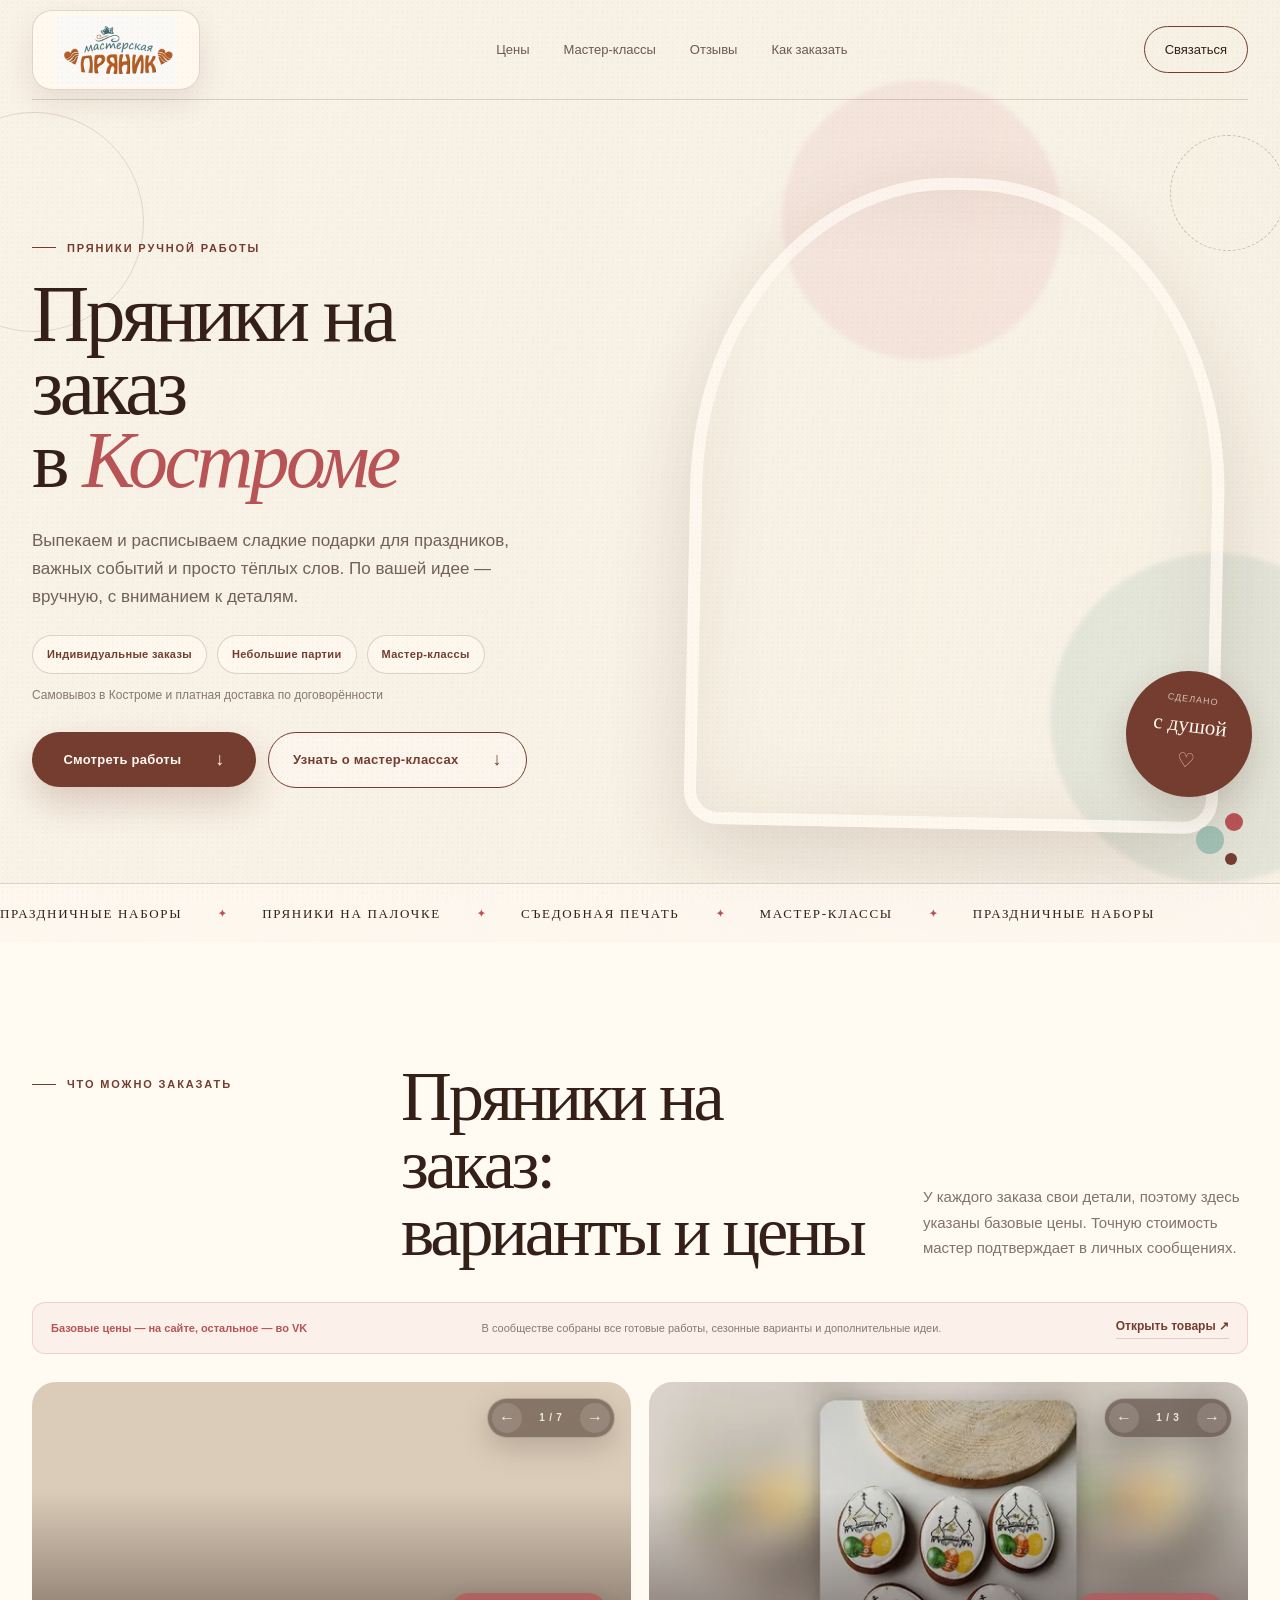
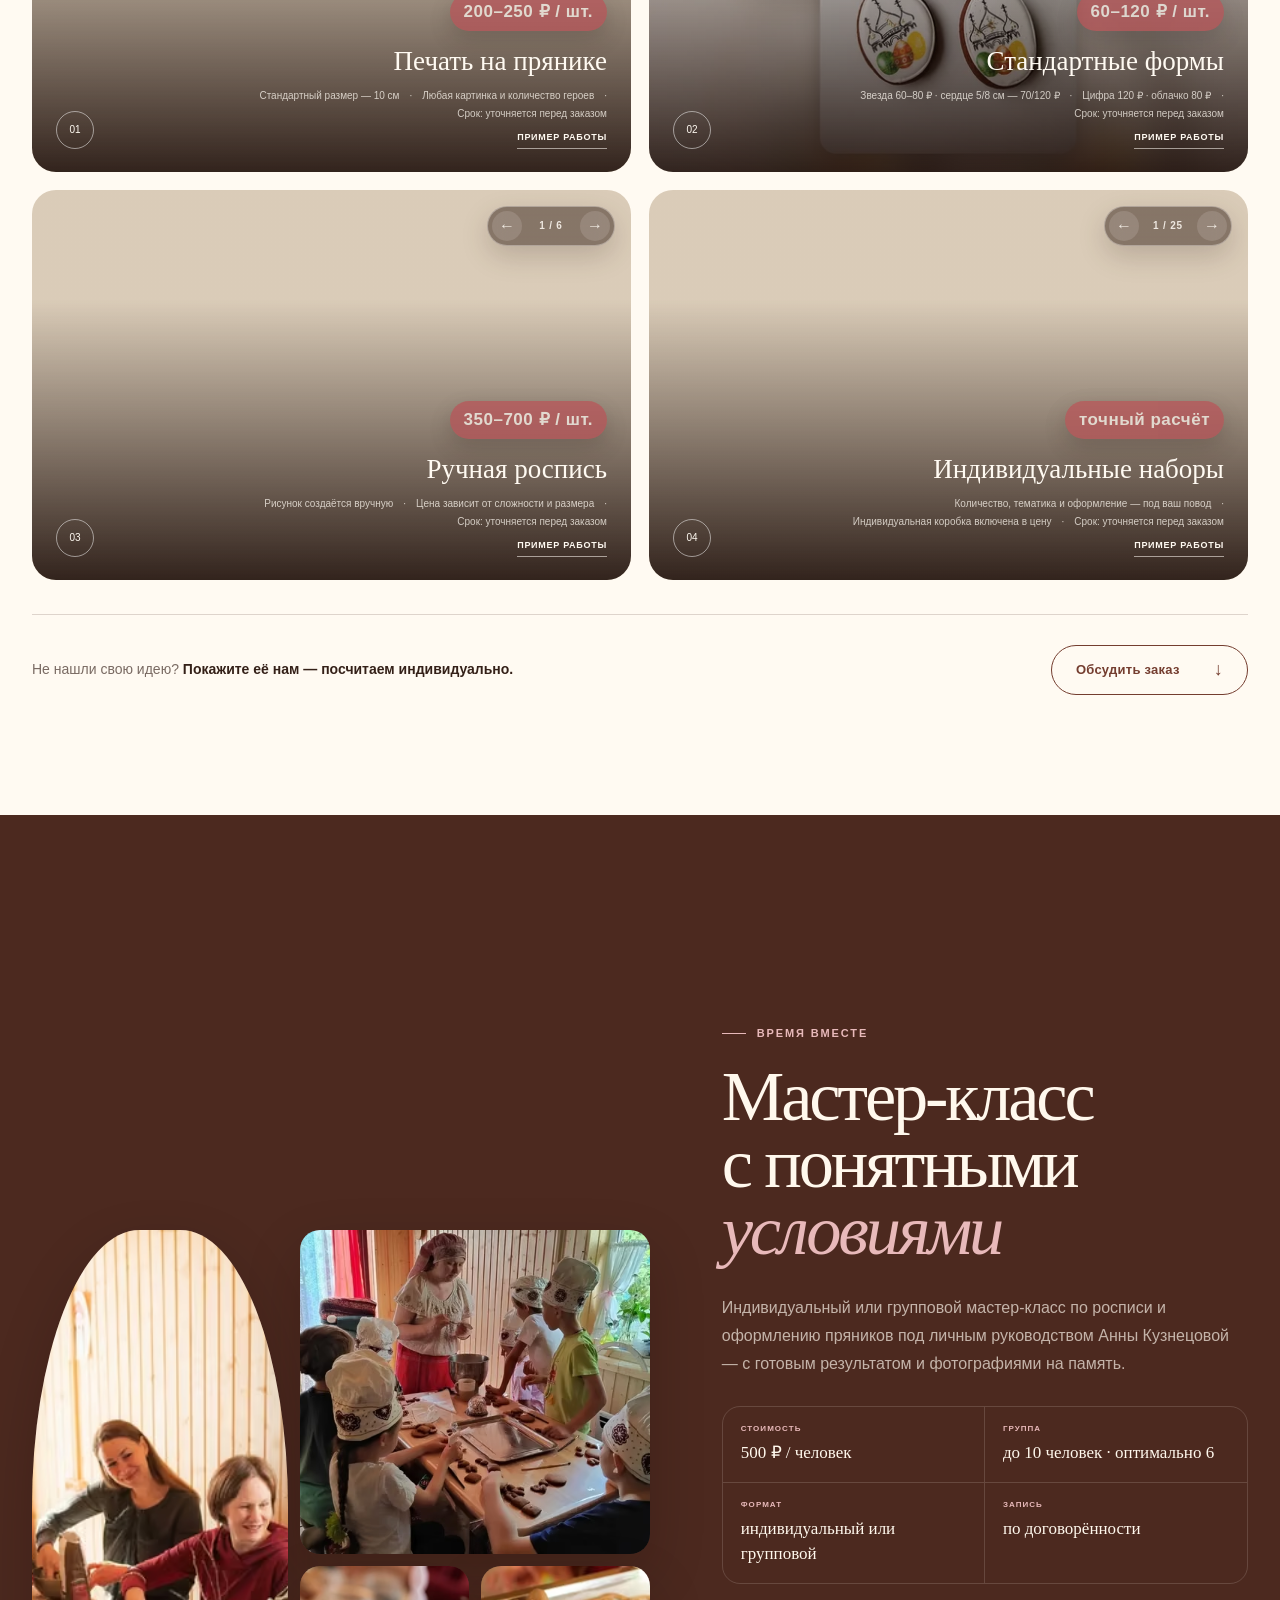
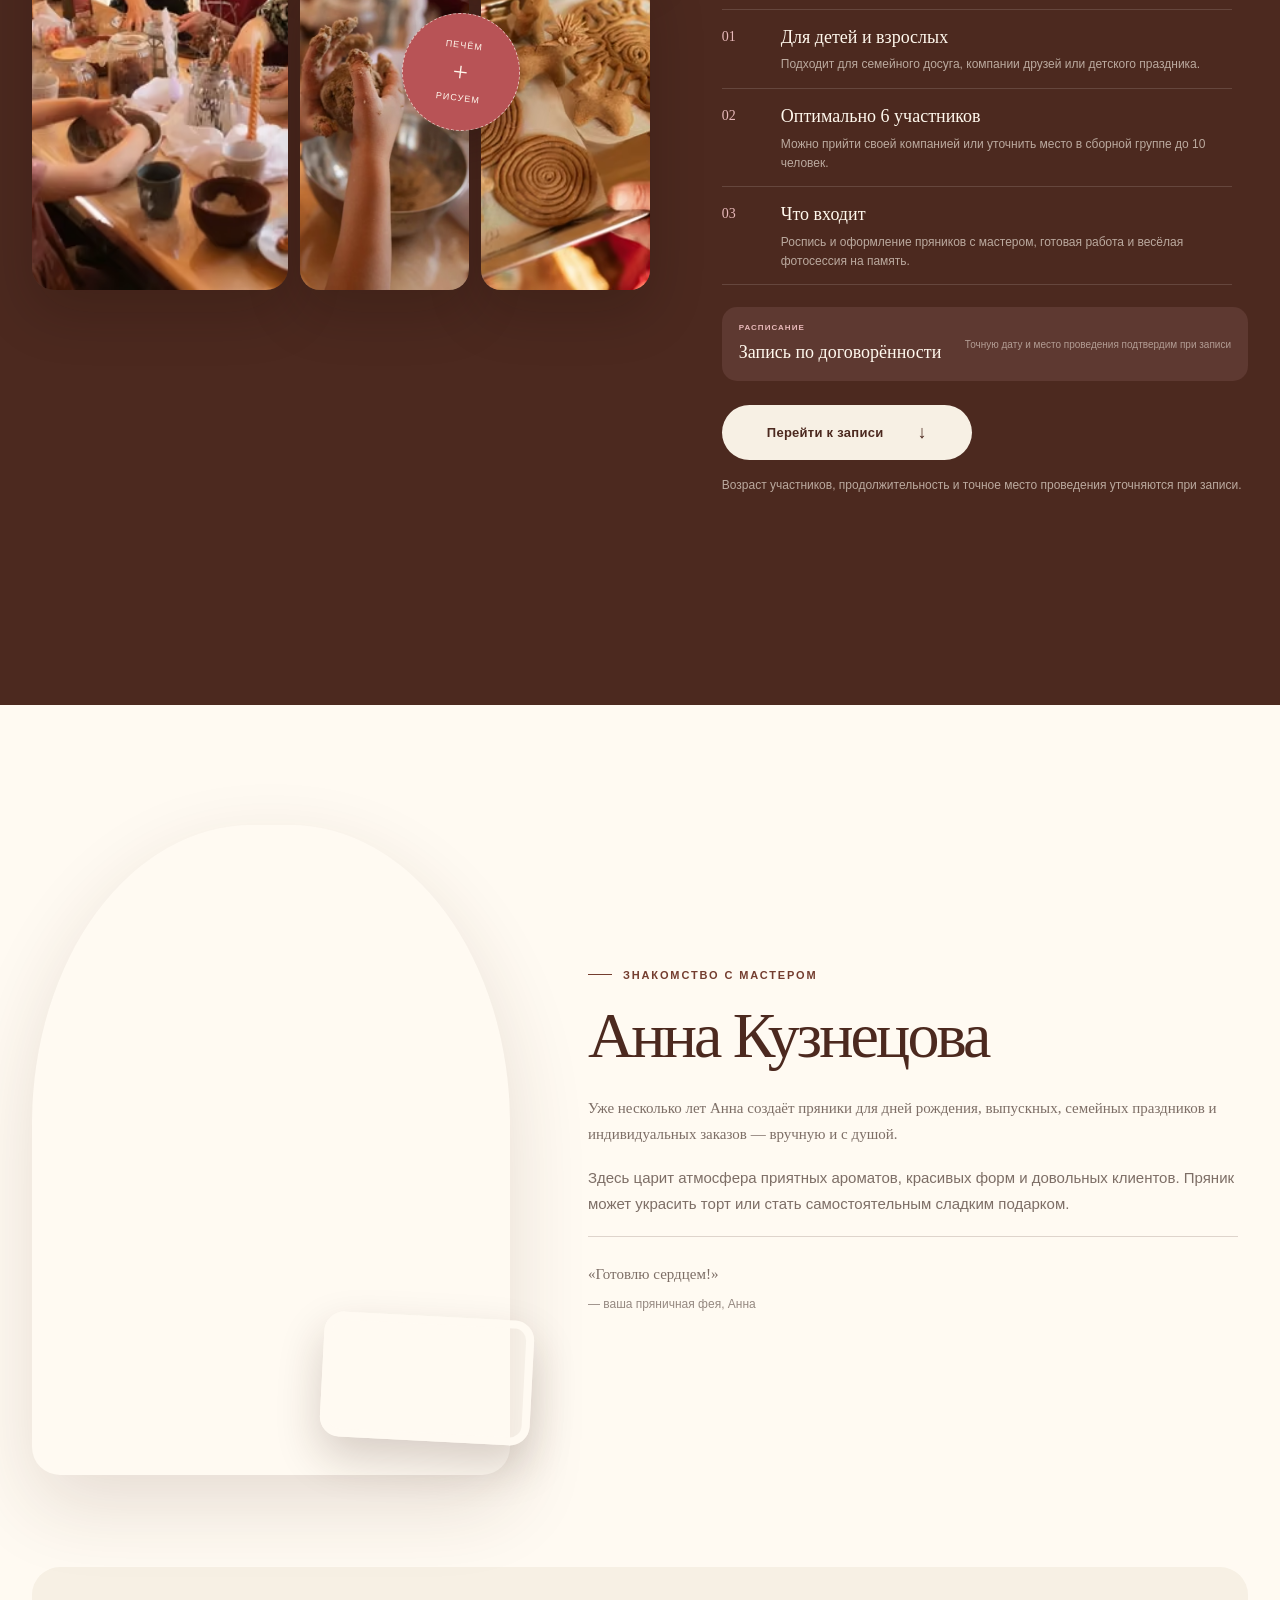
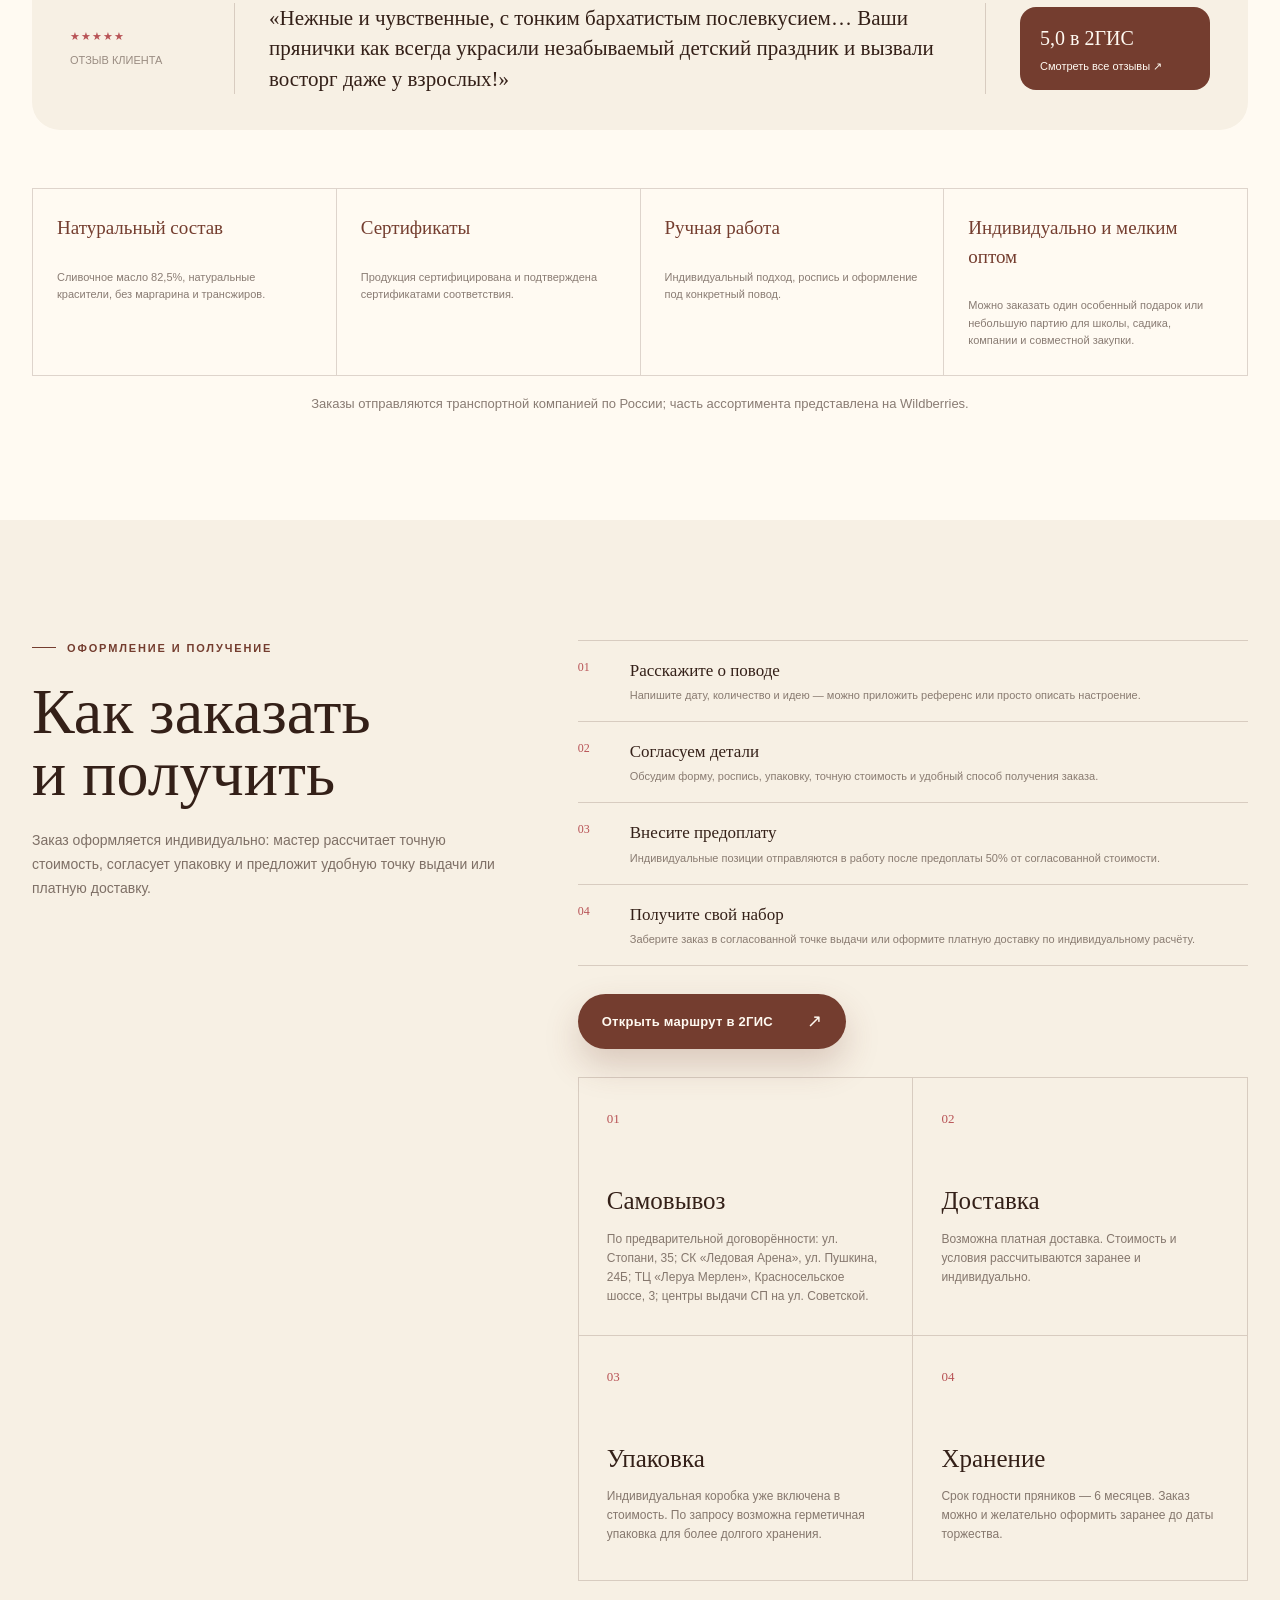
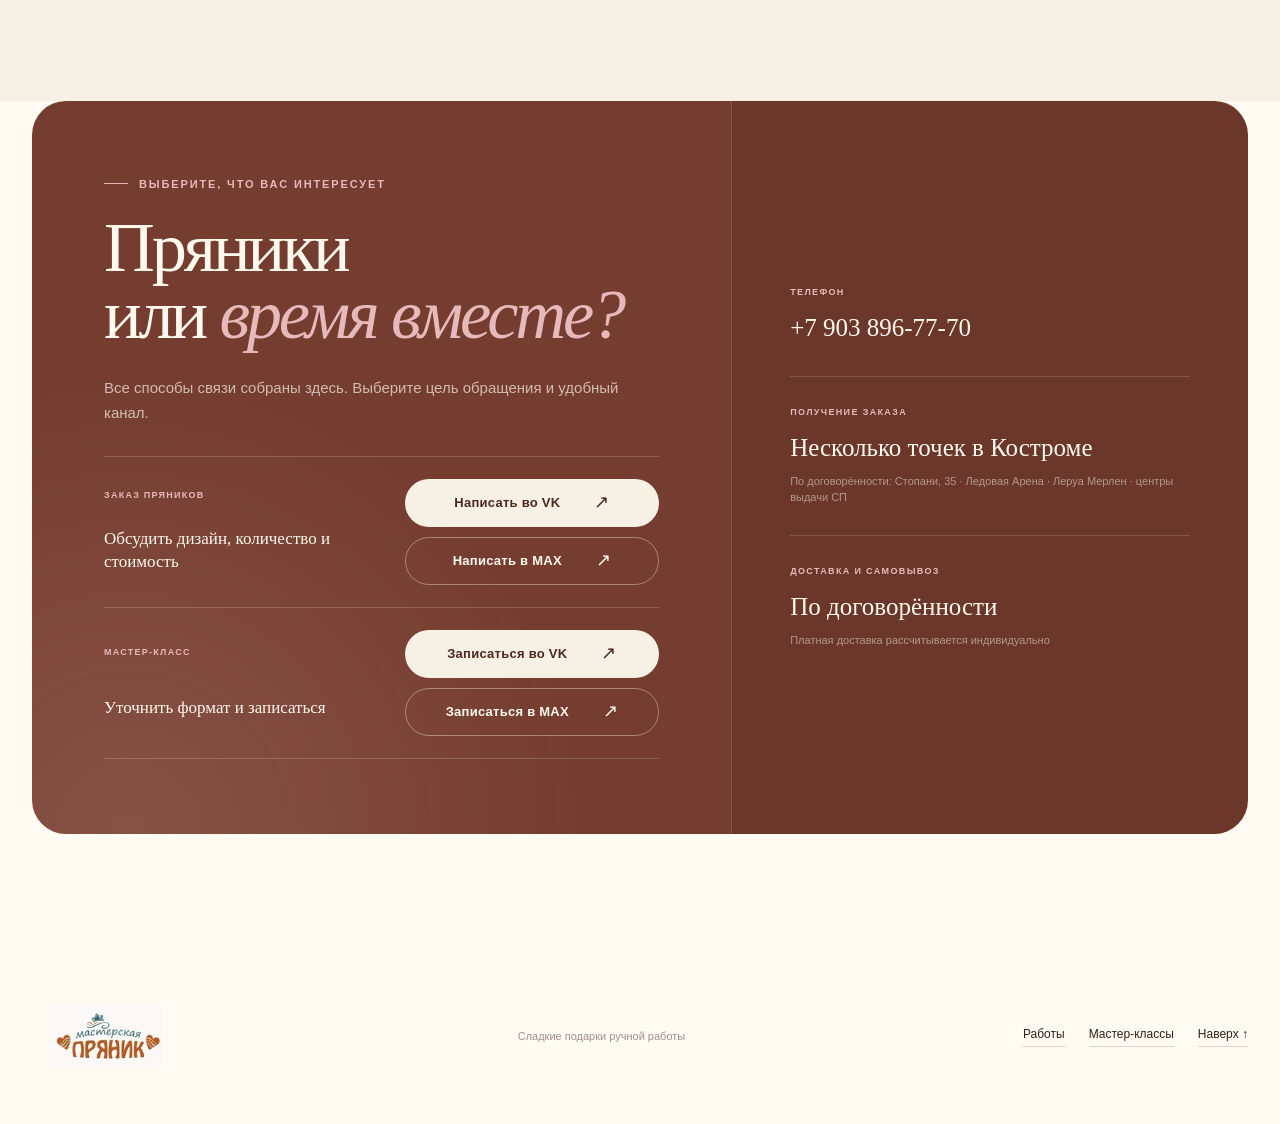
